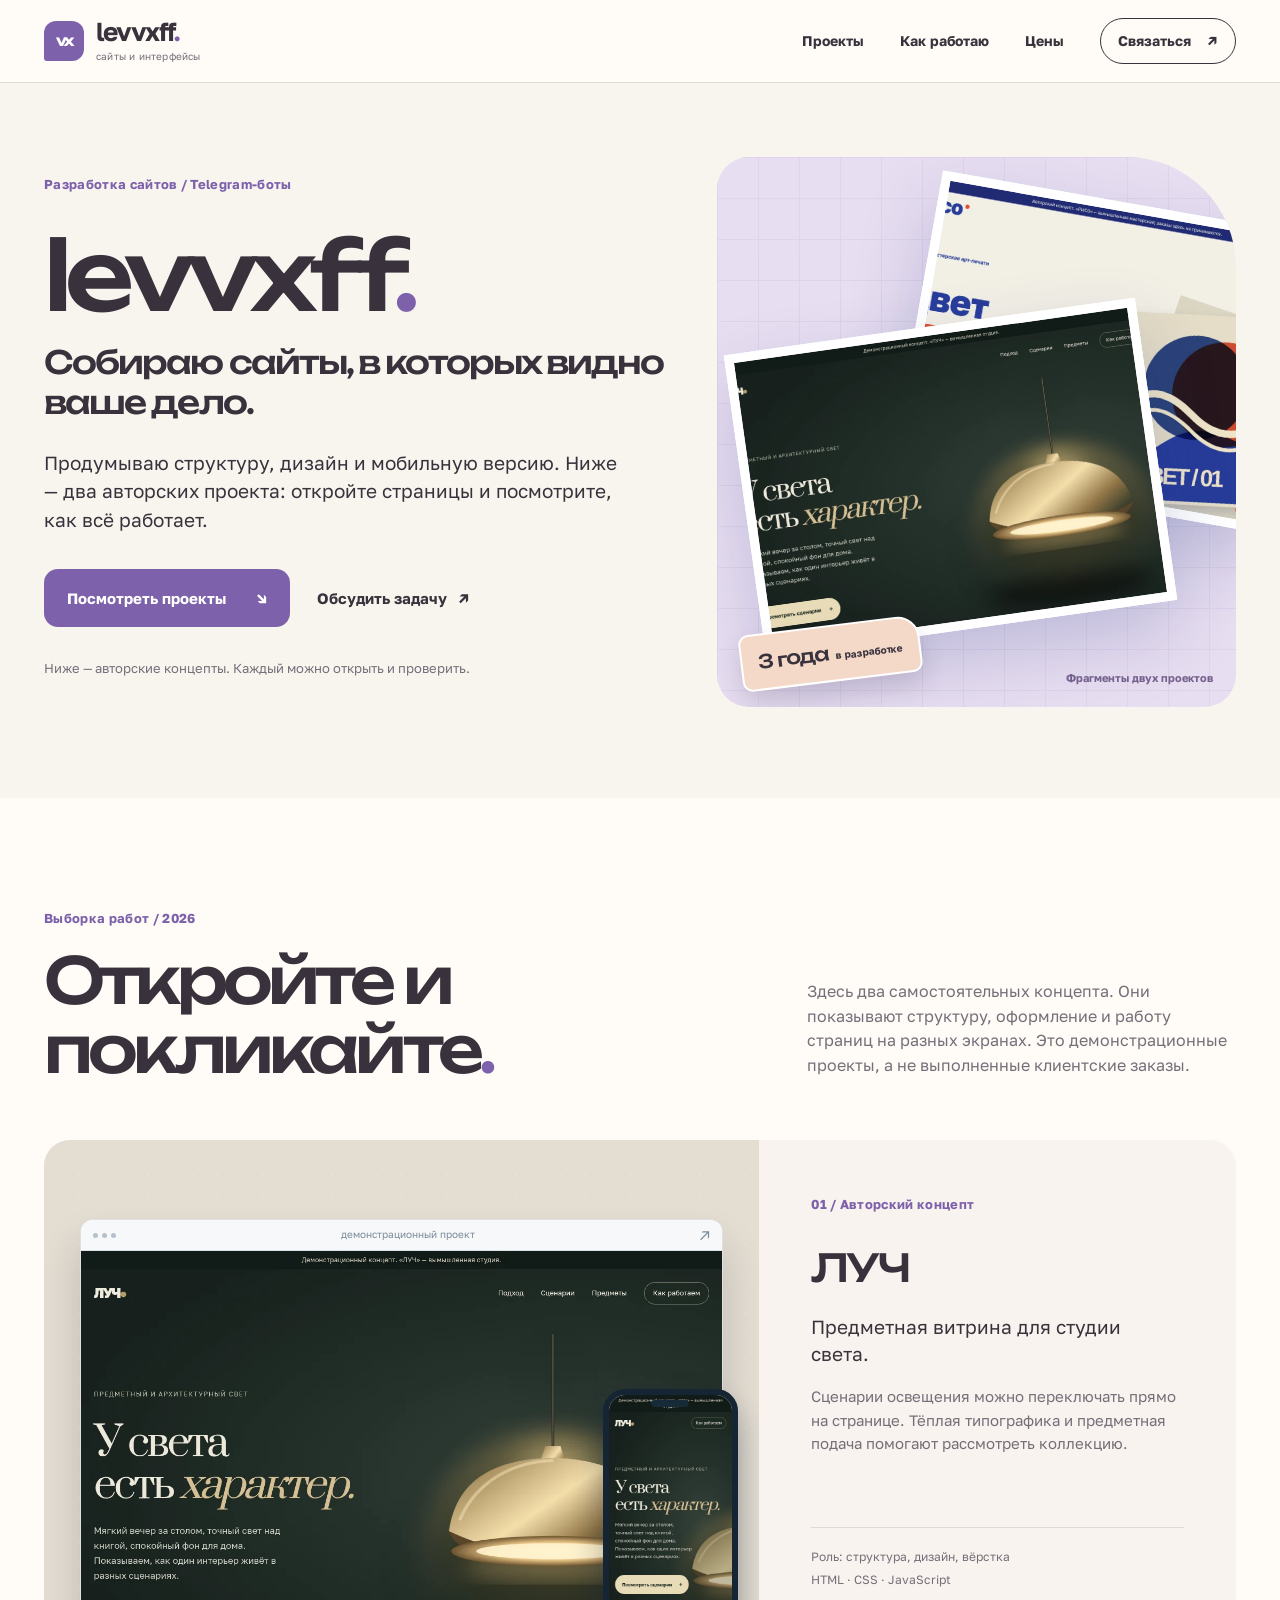
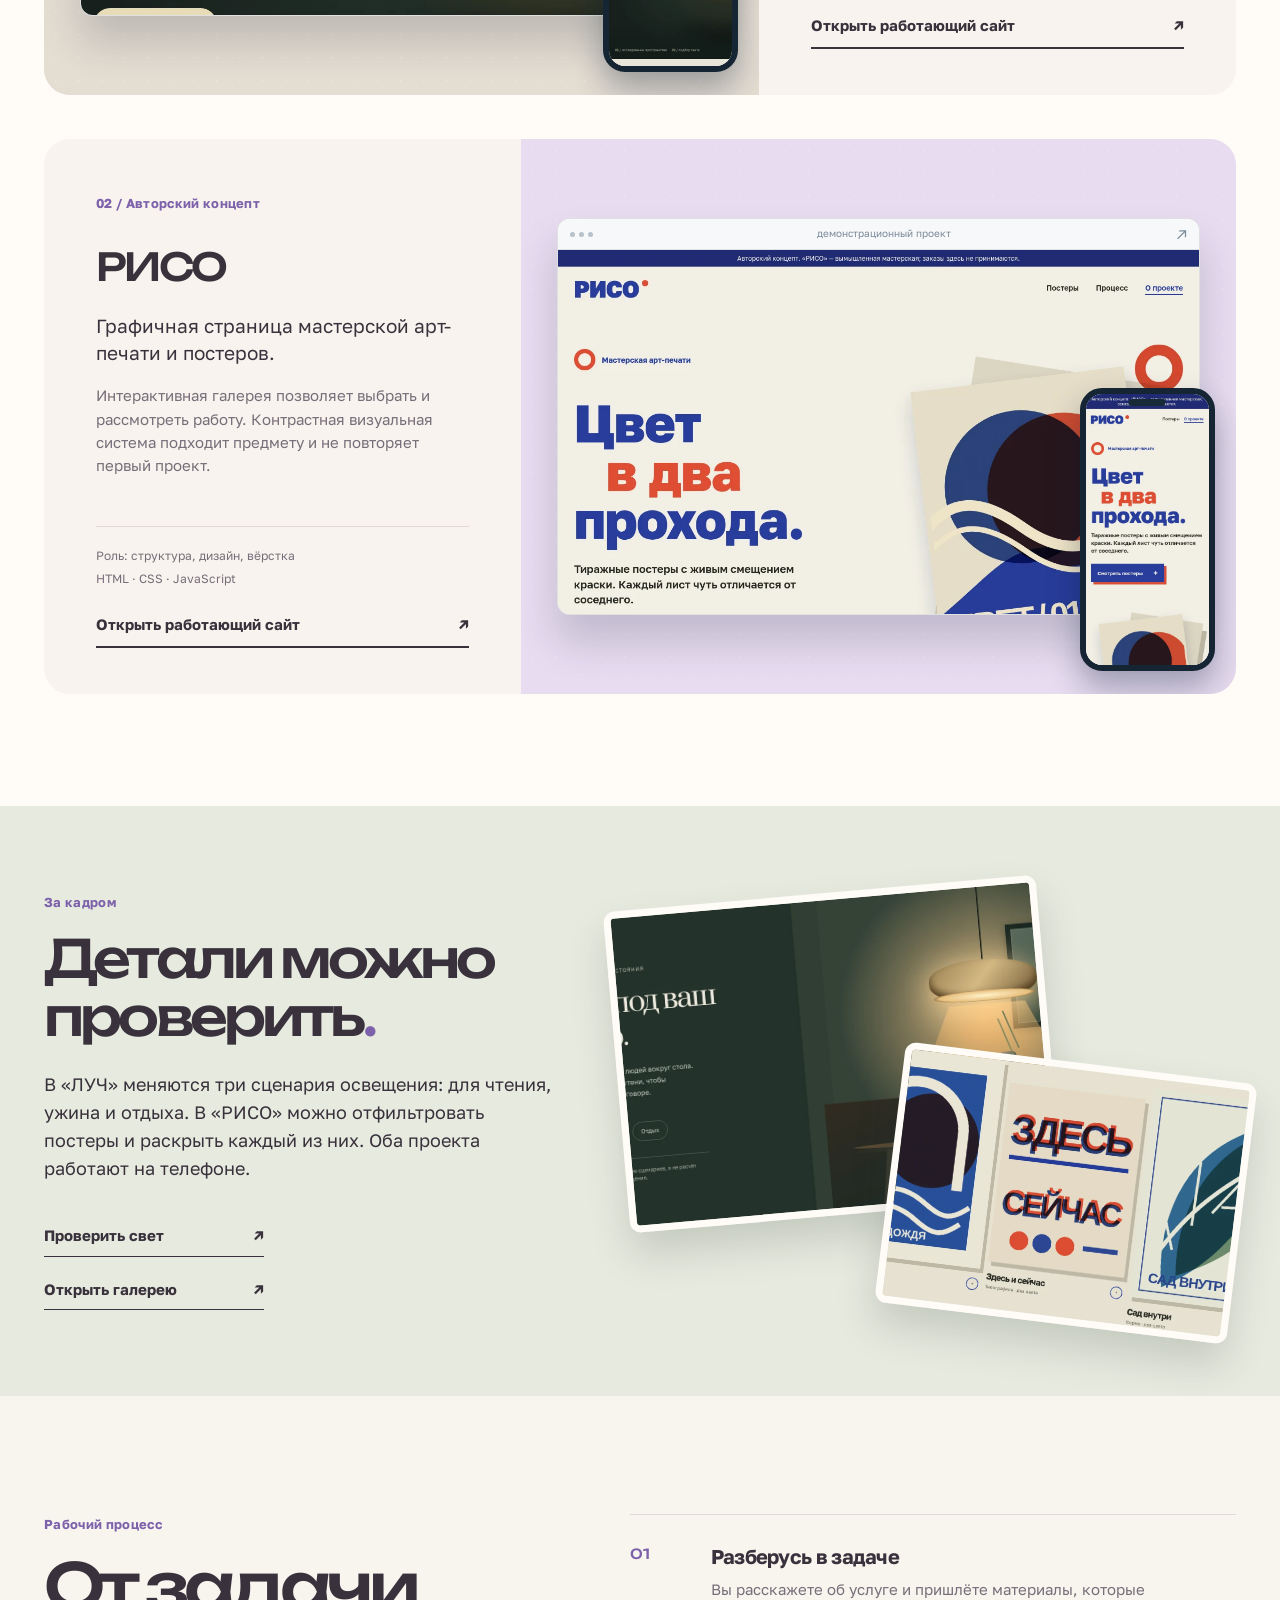
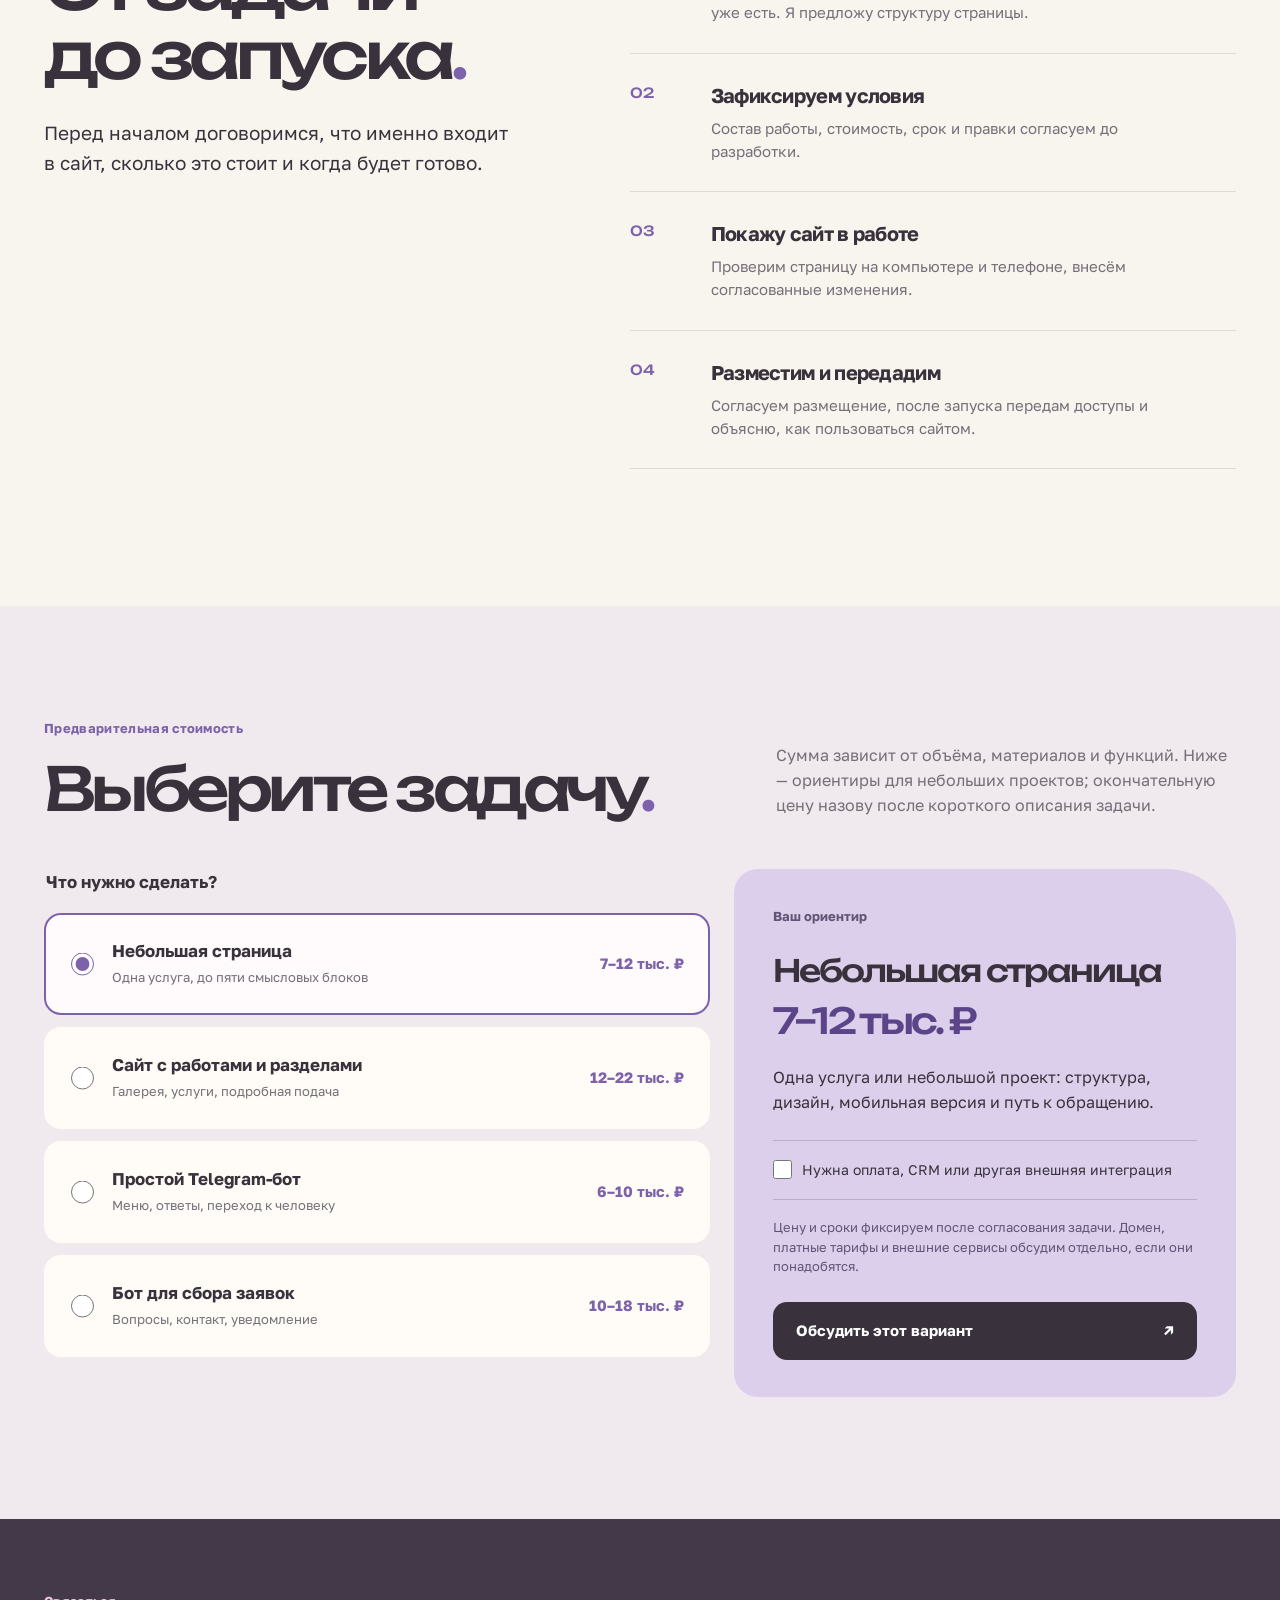
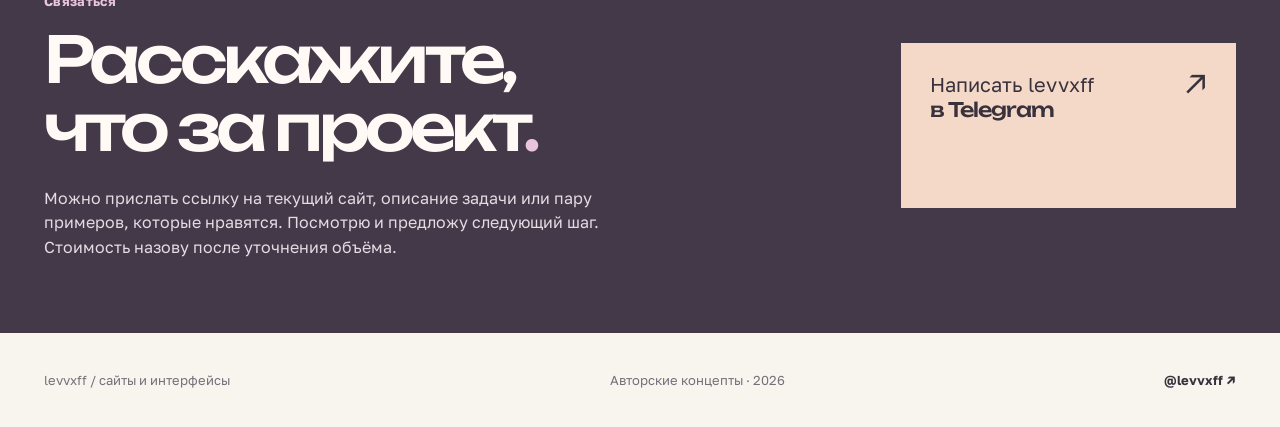
==== index.html @ 9b50fb4b "Publish levvxff portfolio" ====
<!doctype html>
<html lang="ru">
<head>
  <meta charset="utf-8">
  <meta name="viewport" content="width=device-width, initial-scale=1">
  <meta name="theme-color" content="#f8f5ef">
  <meta name="referrer" content="no-referrer">
  <meta http-equiv="Content-Security-Policy" content="default-src 'self'; img-src 'self' data:; style-src 'self'; font-src 'self'; script-src 'self'; object-src 'none'; base-uri 'none'; form-action 'none'">
  <meta name="description" content="levvxff: разработка сайтов и небольших Telegram-ботов. Два авторских концепта, живые страницы и ориентиры по цене.">
  <link rel="canonical" href="https://ccczxccc.github.io/portfolio/">
  <meta property="og:type" content="website">
  <meta property="og:title" content="levvxff — сайты и интерфейсы">
  <meta property="og:description" content="Авторские концепты сайтов, которые можно открыть и проверить. Структура, дизайн, адаптивная версия.">
  <meta property="og:url" content="https://ccczxccc.github.io/portfolio/">
  <meta property="og:image" content="https://ccczxccc.github.io/portfolio/assets/preview.png">
  <link rel="icon" href="assets/favicon.svg" type="image/svg+xml">
  <link rel="stylesheet" href="styles.css">
  <title>levvxff — сайты и интерфейсы</title>
</head>
<body>
  <a class="skip-link" href="#main">Перейти к содержимому</a>
  <header class="site-header">
    <div class="header-inner shell">
      <a class="wordmark" href="#top" aria-label="levvxff, на главную"><span class="wordmark-icon" aria-hidden="true">vx</span><span>levvxff<span class="wordmark-dot">.</span><small>сайты и интерфейсы</small></span></a>
      <nav aria-label="Основная навигация">
        <a href="#works">Проекты</a>
        <a href="#approach">Как работаю</a>
        <a href="#prices">Цены</a>
        <a class="nav-contact" href="https://t.me/levvxff" target="_blank" rel="noopener noreferrer">Связаться <span aria-hidden="true">↗</span></a>
      </nav>
    </div>
  </header>

  <main id="main" tabindex="-1">
    <section class="hero shell" id="top" aria-labelledby="hero-title">
      <div class="hero-copy">
        <p class="hero-intro">Разработка сайтов / Telegram-боты</p>
        <h1 id="hero-title">levvxff<span class="period">.</span></h1>
        <p class="hero-claim">Собираю сайты, в которых видно ваше дело.</p>
        <p class="hero-subtitle">Продумываю структуру, дизайн и мобильную версию. Ниже — два авторских проекта: откройте страницы и посмотрите, как всё работает.</p>
        <div class="hero-actions"><a class="button button-primary" href="#works">Посмотреть проекты <span aria-hidden="true">↘</span></a><a class="text-link" href="https://t.me/levvxff" target="_blank" rel="noopener noreferrer">Обсудить задачу <span aria-hidden="true">↗</span></a></div>
        <p class="hero-note">Ниже — авторские концепты. Каждый можно открыть и проверить.</p>
      </div>
      <div class="hero-art" aria-hidden="true">
        <div class="art-grid"></div>
        <div class="art-frame frame-back"><img src="assets/project-two-desktop.webp" width="1200" height="780" alt=""></div>
        <div class="art-frame frame-front"><img src="assets/project-one-desktop.webp" width="1200" height="780" alt=""></div>
        <span class="experience-badge"><strong>3 года</strong><small>в разработке</small></span>
        <span class="art-index">Фрагменты двух проектов</span>
      </div>
    </section>

    <section class="work-section" id="works" aria-labelledby="works-title">
      <div class="shell work-heading"><div><p class="section-index">Выборка работ / 2026</p><h2 id="works-title">Откройте и<br>покликайте<span class="period">.</span></h2></div><p>Здесь два самостоятельных концепта. Они показывают структуру, оформление и работу страниц на разных экранах. Это демонстрационные проекты, а не выполненные клиентские заказы.</p></div>
      <div class="shell project-list">
        <article class="project project-one" aria-labelledby="project-one-title">
          <div class="project-visual visual-one"><div class="browser"><div class="browser-top"><span class="browser-dots" aria-hidden="true"><i></i><i></i><i></i></span><span>демонстрационный проект</span><span class="browser-arrow" aria-hidden="true">↗</span></div><img src="assets/project-one-desktop.webp" width="1200" height="780" alt="Главный экран авторского концепта «ЛУЧ»"></div><div class="phone"><div class="phone-notch" aria-hidden="true"></div><img src="assets/project-one-mobile.webp" width="390" height="844" alt="Мобильная версия концепта «ЛУЧ»"></div></div>
          <div class="project-copy"><span class="project-number">01 / Авторский концепт</span><h3 id="project-one-title">ЛУЧ</h3><p class="project-lead">Предметная витрина для студии света.</p><p class="project-detail">Сценарии освещения можно переключать прямо на странице. Тёплая типографика и предметная подача помогают рассмотреть коллекцию.</p><div class="project-meta"><span>Роль: структура, дизайн, вёрстка</span><span>HTML · CSS · JavaScript</span></div><a class="project-link" href="projects/studio-light/" target="_blank" rel="noopener noreferrer">Открыть работающий сайт <span aria-hidden="true">↗</span></a></div>
        </article>
        <article class="project project-two" aria-labelledby="project-two-title">
          <div class="project-visual visual-two"><div class="browser"><div class="browser-top"><span class="browser-dots" aria-hidden="true"><i></i><i></i><i></i></span><span>демонстрационный проект</span><span class="browser-arrow" aria-hidden="true">↗</span></div><img src="assets/project-two-desktop.webp" width="1200" height="780" alt="Главный экран авторского концепта «РИСО»"></div><div class="phone"><div class="phone-notch" aria-hidden="true"></div><img src="assets/project-two-mobile.webp" width="390" height="844" alt="Мобильная версия концепта «РИСО»"></div></div>
          <div class="project-copy"><span class="project-number">02 / Авторский концепт</span><h3 id="project-two-title">РИСО</h3><p class="project-lead">Графичная страница мастерской арт-печати и постеров.</p><p class="project-detail">Интерактивная галерея позволяет выбрать и рассмотреть работу. Контрастная визуальная система подходит предмету и не повторяет первый проект.</p><div class="project-meta"><span>Роль: структура, дизайн, вёрстка</span><span>HTML · CSS · JavaScript</span></div><a class="project-link" href="projects/poster-studio/" target="_blank" rel="noopener noreferrer">Открыть работающий сайт <span aria-hidden="true">↗</span></a></div>
        </article>
      </div>
    </section>

    <section class="detail-section" aria-labelledby="detail-title"><div class="shell detail-inner"><div class="detail-copy"><p class="section-index">За кадром</p><h2 id="detail-title">Детали можно проверить<span class="period">.</span></h2><p>В «ЛУЧ» меняются три сценария освещения: для чтения, ужина и отдыха. В «РИСО» можно отфильтровать постеры и раскрыть каждый из них. Оба проекта работают на телефоне.</p><div class="detail-links"><a href="projects/studio-light/#scenes" target="_blank" rel="noopener noreferrer">Проверить свет <span aria-hidden="true">↗</span></a><a href="projects/poster-studio/#works" target="_blank" rel="noopener noreferrer">Открыть галерею <span aria-hidden="true">↗</span></a></div></div><div class="detail-previews"><img class="detail-img detail-luch" src="assets/luch-detail.webp" width="680" height="600" alt="Сценарий освещения в концепте «ЛУЧ»"><img class="detail-img detail-riso" src="assets/riso-detail.webp" width="680" height="600" alt="Галерея постеров в концепте «РИСО»"></div></div></section>

    <section class="approach shell" id="approach" aria-labelledby="approach-title"><div class="approach-heading"><p class="section-index">Рабочий процесс</p><h2 id="approach-title">От задачи<br>до запуска<span class="period">.</span></h2><p>Перед началом договоримся, что именно входит в сайт, сколько это стоит и когда будет готово.</p></div><ol class="steps"><li><span>01</span><div><h3>Разберусь в задаче</h3><p>Вы расскажете об услуге и пришлёте материалы, которые уже есть. Я предложу структуру страницы.</p></div></li><li><span>02</span><div><h3>Зафиксируем условия</h3><p>Состав работы, стоимость, срок и правки согласуем до разработки.</p></div></li><li><span>03</span><div><h3>Покажу сайт в работе</h3><p>Проверим страницу на компьютере и телефоне, внесём согласованные изменения.</p></div></li><li><span>04</span><div><h3>Разместим и передадим</h3><p>Согласуем размещение, после запуска передам доступы и объясню, как пользоваться сайтом.</p></div></li></ol></section>

    <section class="pricing-section" id="prices" aria-labelledby="prices-title"><div class="shell"><div class="pricing-heading"><div><p class="section-index">Предварительная стоимость</p><h2 id="prices-title">Выберите задачу<span class="period">.</span></h2></div><p>Сумма зависит от объёма, материалов и функций. Ниже — ориентиры для небольших проектов; окончательную цену назову после короткого описания задачи.</p></div><div class="pricing-layout"><fieldset class="price-options"><legend>Что нужно сделать?</legend><label class="price-option"><input type="radio" name="price-service" value="onepage" checked data-min="7000" data-max="12000" data-title="Небольшая страница" data-detail="Одна услуга или небольшой проект: структура, дизайн, мобильная версия и путь к обращению."><span class="price-option-main"><strong>Небольшая страница</strong><small>Одна услуга, до пяти смысловых блоков</small></span><span class="price-range">7–12 тыс. ₽</span></label><label class="price-option"><input type="radio" name="price-service" value="site" data-min="12000" data-max="22000" data-title="Сайт с работами и разделами" data-detail="Несколько разделов, галерея или каталог без сложной серверной части. Объём страниц уточним отдельно."><span class="price-option-main"><strong>Сайт с работами и разделами</strong><small>Галерея, услуги, подробная подача</small></span><span class="price-range">12–22 тыс. ₽</span></label><label class="price-option"><input type="radio" name="price-service" value="simple-bot" data-min="6000" data-max="10000" data-title="Простой Telegram-бот" data-detail="Меню, ответы на частые вопросы и переход к человеку. Без внешних систем и платежей."><span class="price-option-main"><strong>Простой Telegram-бот</strong><small>Меню, ответы, переход к человеку</small></span><span class="price-range">6–10 тыс. ₽</span></label><label class="price-option"><input type="radio" name="price-service" value="request-bot" data-min="10000" data-max="18000" data-title="Бот для сбора заявок" data-detail="Сценарий вопросов, сбор данных и уведомление о заявке. Способ хранения и передачи данных согласуем до работы."><span class="price-option-main"><strong>Бот для сбора заявок</strong><small>Вопросы, контакт, уведомление</small></span><span class="price-range">10–18 тыс. ₽</span></label></fieldset><aside class="price-result" aria-label="Предварительная оценка"><p class="result-kicker">Ваш ориентир</p><h3 id="estimate-title">Небольшая страница</h3><strong id="estimate-amount" aria-live="polite">7–12 тыс. ₽</strong><p id="estimate-detail">Одна услуга или небольшой проект: структура, дизайн, мобильная версия и путь к обращению.</p><label class="custom-option"><input id="complex-integration" type="checkbox"><span>Нужна оплата, CRM или другая внешняя интеграция</span></label><p class="estimate-note" id="estimate-note">Цену и сроки фиксируем после согласования задачи. Домен, платные тарифы и внешние сервисы обсудим отдельно, если они понадобятся.</p><a href="https://t.me/levvxff" target="_blank" rel="noopener noreferrer" class="button button-price">Обсудить этот вариант <span aria-hidden="true">↗</span></a></aside></div></div></section>

    <section class="contact-section" id="contact" aria-labelledby="contact-title"><div class="shell contact-inner"><div><p class="section-index">Связаться</p><h2 id="contact-title">Расскажите,<br>что за проект<span class="period">.</span></h2><p>Можно прислать ссылку на текущий сайт, описание задачи или пару примеров, которые нравятся. Посмотрю и предложу следующий шаг. Стоимость назову после уточнения объёма.</p></div><a class="contact-button" href="https://t.me/levvxff" target="_blank" rel="noopener noreferrer"><span>Написать levvxff<br><strong>в Telegram</strong></span><span aria-hidden="true">↗</span></a></div></section>
  </main>
  <footer class="site-footer shell"><span>levvxff / сайты и интерфейсы</span><span>Авторские концепты · 2026</span><a href="https://t.me/levvxff" target="_blank" rel="noopener noreferrer">@levvxff <span aria-hidden="true">↗</span></a></footer>
  <script src="pricing.js" defer></script>
</body>
</html>
---- styles.css ----
@font-face{font-family:Golos;src:url('assets/golos-regular.ttf') format('truetype');font-style:normal;font-weight:400;font-display:swap}
@font-face{font-family:Golos;src:url('assets/golos-bold.ttf') format('truetype');font-style:normal;font-weight:700;font-display:swap}
@font-face{font-family:Unbounded;src:url('assets/unbounded-medium.ttf') format('truetype');font-style:normal;font-weight:500;font-display:swap}
:root{--paper:#f8f5ef;--white:#fffcf7;--ink:#39323c;--muted:#766e79;--blue:#7d62ab;--line:#e0d9d8;--bluewash:#e9dff1;--lime:#f4d9c8;--display:Unbounded,Golos,Arial,sans-serif;--body:Golos,Arial,sans-serif}
*,*::before,*::after{box-sizing:border-box}
html{scroll-behavior:smooth;scroll-padding-top:90px}
body{margin:0;background:var(--paper);color:var(--ink);font-family:var(--body);font-size:17px;line-height:1.55;-webkit-font-smoothing:antialiased}
img{max-width:100%;display:block}
a{color:inherit;text-decoration:none}
button,a{-webkit-tap-highlight-color:transparent}
:focus-visible{outline:3px solid var(--blue);outline-offset:4px}
.skip-link{position:absolute;z-index:20;left:1rem;top:-4rem;padding:.65rem 1rem;background:var(--blue);color:#fff}
.skip-link:focus{top:1rem}
.shell{width:min(100% - 88px,1376px);margin-inline:auto}
.site-header{position:relative;z-index:10;border-bottom:1px solid var(--line);background:var(--white)}
.header-inner{min-height:82px;display:flex;align-items:center;justify-content:space-between;gap:2rem}
.wordmark{display:flex;align-items:center;gap:12px;font-size:26px;font-weight:700;line-height:.86;letter-spacing:-.065em}
.wordmark-icon{width:40px;height:40px;display:grid;place-items:center;border-radius:12px 12px 12px 3px;background:var(--blue);color:#fff;font-family:var(--display);font-size:14px;letter-spacing:-.12em}
.wordmark-dot,.period{color:var(--blue)}
.wordmark small{display:block;margin-top:8px;color:var(--muted);font-size:10px;font-weight:400;letter-spacing:.02em;line-height:1}
nav{display:flex;align-items:center;gap:36px;font-size:14px;font-weight:700}
nav a{padding:10px 0}
nav a:hover,.text-link:hover,.project-link:hover,.site-footer a:hover{color:var(--blue)}
nav .nav-contact{display:flex;align-items:center;gap:16px;padding:11px 17px;border:1px solid var(--ink);border-radius:100px}
nav .nav-contact:hover{border-color:var(--blue)}
.hero{min-height:690px;display:grid;grid-template-columns:1.1fr .9fr;align-items:center;gap:3vw;padding-top:74px;padding-bottom:91px}
.hero-copy{position:relative;z-index:2;padding-bottom:12px}
.hero-intro,.section-index,.project-number{margin:0;color:var(--blue);font-size:13px;font-weight:700;letter-spacing:.025em}
h1,h2,h3,p{margin-top:0}
h1,h2{font-family:var(--display);font-weight:500;letter-spacing:-.075em;line-height:1.07}
h1{max-width:850px;margin:30px 0 17px;font-size:clamp(65px,7.5vw,112px)}
.hero-claim{max-width:650px;margin:0 0 26px;font-family:var(--display);font-size:clamp(26px,2.5vw,36px);font-weight:500;letter-spacing:-.06em;line-height:1.24}
.hero-subtitle{max-width:580px;margin-bottom:35px;font-size:19px;line-height:1.5}
.hero-actions{display:flex;align-items:center;gap:27px;flex-wrap:wrap}
.button{min-height:58px;display:inline-flex;align-items:center;justify-content:space-between;gap:30px;padding:15px 23px;border-radius:14px;font-size:15px;font-weight:700;transition:transform .2s ease,background .2s ease}
.button:hover{transform:translateY(-2px)}
.button-primary{background:var(--blue);color:#fff}
.button-primary:hover{background:#694e98}
.text-link{font-size:15px;font-weight:700}
.text-link span{margin-left:7px}
.hero-note{margin:31px 0 0;color:var(--muted);font-size:13px}
.hero-art{position:relative;isolation:isolate;width:100%;height:550px;overflow:hidden;border-radius:32px 110px 32px 32px;background:#e8def1}
.art-grid{position:absolute;inset:0;background-image:linear-gradient(#d6c9e3 1px,transparent 1px),linear-gradient(90deg,#d6c9e3 1px,transparent 1px);background-size:41px 41px;opacity:.5}
.art-frame{position:absolute;overflow:hidden;border:9px solid #fff;background:#fff;box-shadow:0 30px 70px rgba(24,48,126,.2)}
.art-frame img{width:100%;height:100%;object-fit:cover;object-position:center top}
.frame-back{top:44px;right:-11%;width:73%;height:302px;transform:rotate(10deg)}
.frame-front{top:168px;left:5%;width:80%;height:305px;transform:rotate(-8deg)}
.browser-dots i{width:6px;height:6px;display:block;border-radius:50%;background:#9fabc6}
.experience-badge{position:absolute;z-index:3;left:23px;bottom:25px;display:flex;align-items:baseline;gap:7px;padding:12px 16px;border:2px solid #fff;border-radius:10px 22px 10px 10px;background:#f4d9c8;color:var(--ink);box-shadow:0 12px 23px #40304926;transform:rotate(-7deg)}
.experience-badge strong{font-family:var(--display);font-size:19px;font-weight:500;letter-spacing:-.06em}
.experience-badge small{font-size:10px;font-weight:700}
.art-index{position:absolute;right:23px;bottom:21px;color:#74618e;font-size:11px;font-weight:700}
.work-section{padding:110px 0 112px;background:var(--white)}
.work-heading{display:flex;align-items:end;justify-content:space-between;gap:4rem;margin-bottom:57px}
.work-heading h2,.approach h2,.contact-section h2{margin:18px 0 0;font-size:clamp(44px,5vw,75px)}
.work-heading>p{max-width:425px;margin:0 4px 5px 0;color:var(--muted);font-size:16px}
.project-list{display:grid;gap:44px}
.project{min-height:555px;display:grid;grid-template-columns:minmax(0,1.2fr) minmax(330px,.8fr);overflow:hidden;border-radius:26px;background:#f8f3ee}
.project-two{grid-template-columns:minmax(330px,.8fr) minmax(0,1.2fr)}
.project-two .project-visual{order:2}
.project-visual{position:relative;min-height:555px;overflow:hidden;display:flex;align-items:center;justify-content:center;padding:54px 36px}
.visual-one{background:#e4ddd2}
.visual-two{background:#e7dcf0}
.project-visual::before{content:'';position:absolute;inset:0;background-image:radial-gradient(circle at 50% 50%,rgba(255,255,255,.35) 1px,transparent 1px);background-size:23px 23px;opacity:.5}
.browser{position:relative;z-index:1;width:min(100%,680px);height:397px;overflow:hidden;background:#fff;border:1px solid rgba(0,0,0,.12);border-radius:13px;box-shadow:0 26px 40px rgba(25,36,55,.19)}
.browser-top{height:31px;display:flex;align-items:center;justify-content:space-between;gap:10px;padding:0 12px;background:#f6f8f9;border-bottom:1px solid #dde2e7;color:#7b8a99;font-size:10px}
.browser-dots{display:flex;gap:4px}
.browser-dots i{width:5px;height:5px;background:#b7c1cc}
.browser-arrow{font-size:15px;line-height:1}
.browser img{width:100%;height:calc(100% - 31px);object-fit:cover;object-position:top center}
.phone{position:absolute;z-index:2;right:3%;bottom:23px;width:135px;height:283px;overflow:hidden;border:6px solid #152534;border-radius:22px;background:#fff;box-shadow:0 17px 32px rgba(13,28,52,.33)}
.phone-notch{position:absolute;z-index:2;top:5px;left:50%;width:37px;height:7px;transform:translateX(-50%);background:#172a38;border-radius:99px}
.phone img{width:100%;height:100%;object-fit:cover;object-position:top center}
.project-copy{display:flex;flex-direction:column;align-items:start;padding:54px 52px 46px}
.project-copy h3{margin:32px 0 23px;font-family:var(--display);font-size:clamp(32px,3vw,48px);font-weight:500;letter-spacing:-.07em;line-height:1.14}
.project-lead{max-width:390px;margin-bottom:18px;font-size:19px;line-height:1.43}
.project-detail{max-width:420px;margin-bottom:30px;color:var(--muted);font-size:15px;line-height:1.55}
.project-meta{display:flex;flex-direction:column;gap:5px;width:100%;margin-top:auto;padding-top:20px;border-top:1px solid var(--line);color:var(--muted);font-size:12px}
.project-link{display:flex;align-items:center;justify-content:space-between;gap:20px;width:100%;margin-top:24px;padding-bottom:10px;border-bottom:2px solid var(--ink);font-size:15px;font-weight:700}
.detail-section{overflow:hidden;background:#e7eadf}
.detail-inner{display:grid;grid-template-columns:.9fr 1.1fr;align-items:center;gap:5vw;min-height:590px;padding-top:70px;padding-bottom:70px}
.detail-copy h2{max-width:560px;margin:18px 0 25px;font-family:var(--display);font-size:clamp(40px,4.1vw,64px);font-weight:500;letter-spacing:-.073em;line-height:1.1}
.detail-copy>p:not(.section-index){max-width:530px;margin-bottom:34px;font-size:18px}
.detail-links{display:flex;align-items:start;flex-direction:column;gap:13px}
.detail-links a{display:flex;justify-content:space-between;gap:18px;min-width:220px;padding:8px 0;border-bottom:1px solid var(--ink);font-size:15px;font-weight:700}
.detail-links a:hover{color:var(--blue);border-color:var(--blue)}
.detail-previews{position:relative;min-height:445px}
.detail-img{position:absolute;display:block;aspect-ratio:1.35;max-width:none;height:auto;object-fit:cover;object-position:center;border:7px solid var(--white);border-radius:11px;box-shadow:0 22px 39px #343c352e}
.detail-luch{top:14px;left:0;width:70%;transform:rotate(-5deg)}
.detail-riso{right:-1%;bottom:0;width:57%;transform:rotate(7deg)}
.approach{display:grid;grid-template-columns:.9fr 1.1fr;gap:7vw;padding-top:118px;padding-bottom:137px}
.approach-heading>p:last-child{max-width:470px;margin:29px 0 0;font-size:19px}
.steps{list-style:none;margin:0;padding:0;border-top:1px solid var(--line)}
.steps li{display:grid;grid-template-columns:61px 1fr;gap:20px;padding:26px 0 28px;border-bottom:1px solid var(--line)}
.steps li>span{padding-top:2px;color:var(--blue);font-family:var(--display);font-size:14px}
.steps h3{margin:0 0 6px;font-size:20px;letter-spacing:-.035em}
.steps p{max-width:460px;margin:0;color:var(--muted);font-size:15px}
.pricing-section{padding:112px 0 122px;background:#f0e9ed}
.pricing-heading{display:flex;align-items:end;justify-content:space-between;gap:50px;margin-bottom:47px}
.pricing-heading h2{margin:18px 0 0;font-family:var(--display);font-size:clamp(42px,4.7vw,72px);font-weight:500;letter-spacing:-.075em;line-height:1.1}
.pricing-heading>p{max-width:460px;margin:0 0 5px;color:var(--muted);font-size:16px}
.pricing-layout{display:grid;grid-template-columns:1.14fr .86fr;gap:24px;align-items:start}
.price-options{display:grid;gap:12px;margin:0;padding:0;border:0}
.price-options legend{margin-bottom:17px;font-size:17px;font-weight:700}
.price-option{position:relative;display:flex;align-items:center;justify-content:space-between;gap:20px;min-height:102px;padding:21px 24px 21px 66px;border:2px solid transparent;border-radius:17px;background:var(--white);cursor:pointer;transition:border-color .18s ease,transform .18s ease}
.price-option:hover{transform:translateX(3px)}
.price-option:has(input:checked){border-color:var(--blue);background:#fffafc}
.price-option:has(input:focus-visible){outline:3px solid var(--blue);outline-offset:4px}
.price-option input{position:absolute;left:25px;top:50%;width:23px;height:23px;margin:0;transform:translateY(-50%);accent-color:var(--blue)}
.price-option-main{display:flex;flex-direction:column;gap:5px}
.price-option-main strong{font-size:17px;line-height:1.28}
.price-option-main small{color:var(--muted);font-size:13px}
.price-range{flex:none;color:var(--blue);font-size:15px;font-weight:700;white-space:nowrap}
.price-result{position:sticky;top:24px;min-height:444px;display:flex;flex-direction:column;padding:37px 39px;border-radius:24px 70px 24px 24px;background:#dbcfeb}
.result-kicker{margin:0 0 26px;color:#625477;font-size:13px;font-weight:700}
.price-result h3{margin:0 0 12px;font-family:var(--display);font-size:clamp(27px,2.4vw,37px);font-weight:500;letter-spacing:-.065em;line-height:1.2}
#estimate-amount{display:block;margin-bottom:24px;color:#5c4488;font-family:var(--display);font-size:clamp(29px,2.8vw,42px);font-weight:500;letter-spacing:-.075em;line-height:1.1}
#estimate-detail{max-width:440px;margin:0 0 26px;font-size:16px}
.custom-option{display:flex;align-items:start;gap:10px;padding:19px 0;border-top:1px solid #b9adca;border-bottom:1px solid #b9adca;font-size:14px;line-height:1.4;cursor:pointer}
.custom-option input{flex:none;width:19px;height:19px;margin:0;accent-color:var(--blue)}
.estimate-note{margin:18px 0 25px;color:#625477;font-size:13px;line-height:1.5}
.button-price{width:100%;margin-top:auto;background:var(--ink);color:#fff}
.button-price:hover{background:#584a60}
.contact-section{background:#433948;color:#fffaf5}
.contact-inner{min-height:380px;display:flex;align-items:center;justify-content:space-between;gap:50px;padding-top:72px;padding-bottom:73px}
.contact-section .section-index{color:#e9c5db}
.contact-section h2{margin:14px 0 24px}
.contact-section .period{color:#e9c5db}
.contact-section p:not(.section-index){max-width:600px;margin:0;color:#e4dce4;font-size:16px}
.contact-button{flex:0 0 335px;min-height:165px;display:flex;align-items:start;justify-content:space-between;padding:29px;background:var(--lime);color:var(--ink);font-size:20px;line-height:1.27;transition:transform .2s ease}
.contact-button:hover{transform:translateY(-4px)}
.contact-button strong{font-family:var(--display);font-size:20px;font-weight:500;letter-spacing:-.05em}
.contact-button>span:last-child{font-size:31px;line-height:.8}
.site-footer{min-height:94px;display:flex;align-items:center;justify-content:space-between;gap:20px;color:var(--muted);font-size:13px}
.site-footer a{color:var(--ink);font-weight:700}
@media(max-width:1100px){.shell{width:min(100% - 54px,1376px)}.hero{grid-template-columns:1fr .8fr;min-height:615px}.hero-art{height:465px}.frame-front{top:135px;height:275px}.frame-back{top:47px;height:270px}.project{grid-template-columns:1fr 1fr}.project-two{grid-template-columns:1fr 1fr}.project-visual{min-height:505px;padding:38px 24px}.browser{height:330px}.project-copy{padding:38px 34px}.phone{width:111px;height:235px;right:2%}.approach{gap:5vw}}
@media(max-width:780px){.shell{width:min(100% - 38px,1376px)}.header-inner{min-height:72px}.site-header nav{gap:19px}.site-header nav a:not(.nav-contact){display:none}.hero{grid-template-columns:1fr;gap:42px;padding-top:80px;padding-bottom:78px}.hero-copy{padding:0}.hero-art{height:410px;max-width:620px}.hero h1{max-width:690px;font-size:clamp(64px,12vw,100px)}.work-section{padding-top:76px;padding-bottom:82px}.work-heading{display:block;margin-bottom:38px}.work-heading>p{max-width:650px;margin-top:27px}.project-list{gap:26px}.project,.project-two{grid-template-columns:1fr}.project-two .project-visual{order:0}.project-visual{min-height:435px}.browser{height:320px}.phone{right:7%;bottom:19px}.project-copy{min-height:390px}.project-copy h3{margin-top:22px}.approach{grid-template-columns:1fr;gap:54px;padding-top:84px;padding-bottom:99px}.contact-inner{align-items:start;flex-direction:column;gap:38px}.contact-button{flex-basis:auto;width:min(100%,420px);min-height:145px}.site-footer{flex-wrap:wrap;padding-top:27px;padding-bottom:27px}}
@media(max-width:500px){body{font-size:16px}.header-inner{gap:9px}.wordmark{font-size:20px}.wordmark-icon{width:36px;height:36px;font-size:12px}.wordmark small{font-size:9px}.site-header nav .nav-contact{padding:9px 12px;font-size:12px;gap:7px}.hero{padding-top:61px;gap:36px}.hero h1{margin:21px 0 17px;font-size:clamp(47px,13vw,65px)}.hero-claim{font-size:23px;margin-bottom:20px}.hero-subtitle{margin-bottom:28px;font-size:17px}.hero-actions{gap:16px}.button{width:100%}.hero-note{margin-top:23px}.hero-art{height:345px;border-top-right-radius:61px}.frame-back{top:39px;right:-33px;height:205px}.frame-front{top:102px;left:7%;height:204px;width:80%}.art-index{right:16px;bottom:11px;font-size:10px}.work-heading h2,.approach h2,.contact-section h2{font-size:clamp(38px,11vw,56px)}.work-heading>p{font-size:15px}.project-visual{min-height:320px;padding:22px 19px}.browser{height:225px}.browser-top{height:26px;font-size:8px}.browser img{height:calc(100% - 26px)}.phone{right:2%;bottom:11px;width:87px;height:177px;border-width:4px;border-radius:16px}.phone-notch{top:4px;width:26px;height:5px}.project-copy{min-height:0;padding:32px 25px 35px}.project-copy h3{font-size:35px;margin:19px 0 18px}.project-lead{font-size:17px}.project-detail{font-size:14px}.project-meta{margin-top:8px}.approach-heading>p:last-child{font-size:17px}.steps li{grid-template-columns:45px 1fr;gap:12px}.steps h3{font-size:18px}.steps p{font-size:14px}.contact-inner{padding-top:65px;padding-bottom:65px}.contact-section p:not(.section-index){font-size:15px}.site-footer span:nth-child(2){display:none}}
@media(max-width:900px){.pricing-layout{grid-template-columns:1fr}.price-result{position:static;min-height:0}.pricing-heading{display:block}.pricing-heading>p{margin:23px 0 0;max-width:650px}}
@media(max-width:780px){.detail-inner{grid-template-columns:1fr;gap:35px;padding-top:75px;padding-bottom:65px}.detail-previews{min-height:420px;max-width:630px;width:100%;margin-inline:auto}.detail-copy h2{font-size:clamp(40px,7vw,60px)}}
@media(max-width:780px){.pricing-section{padding-top:81px;padding-bottom:89px}.pricing-heading{margin-bottom:33px}.price-option{min-height:93px}.price-result{padding:32px}}
@media(max-width:500px){.experience-badge{left:13px;bottom:14px;padding:9px 11px}.experience-badge strong{font-size:15px}.experience-badge small{font-size:8px}.art-index{max-width:86px;text-align:right}.detail-copy h2{font-size:40px}.detail-copy>p:not(.section-index){font-size:16px}.detail-previews{min-height:275px}.detail-img{border-width:5px}.detail-luch{width:78%;top:7px}.detail-riso{width:63%;bottom:3px}}
@media(max-width:500px){.pricing-heading h2{font-size:clamp(38px,10.4vw,55px)}.pricing-heading>p{font-size:15px}.price-option{align-items:start;flex-direction:column;justify-content:center;gap:5px;padding:17px 17px 17px 54px}.price-option input{left:17px;top:23px;transform:none}.price-option-main strong{font-size:15px}.price-option-main small{font-size:12px}.price-range{font-size:14px}.price-result{padding:27px;border-top-right-radius:53px}.price-result h3{font-size:28px}#estimate-amount{font-size:32px}.custom-option{font-size:13px}}
@media(prefers-reduced-motion:reduce){html{scroll-behavior:auto}.button,.contact-button{transition:none}}
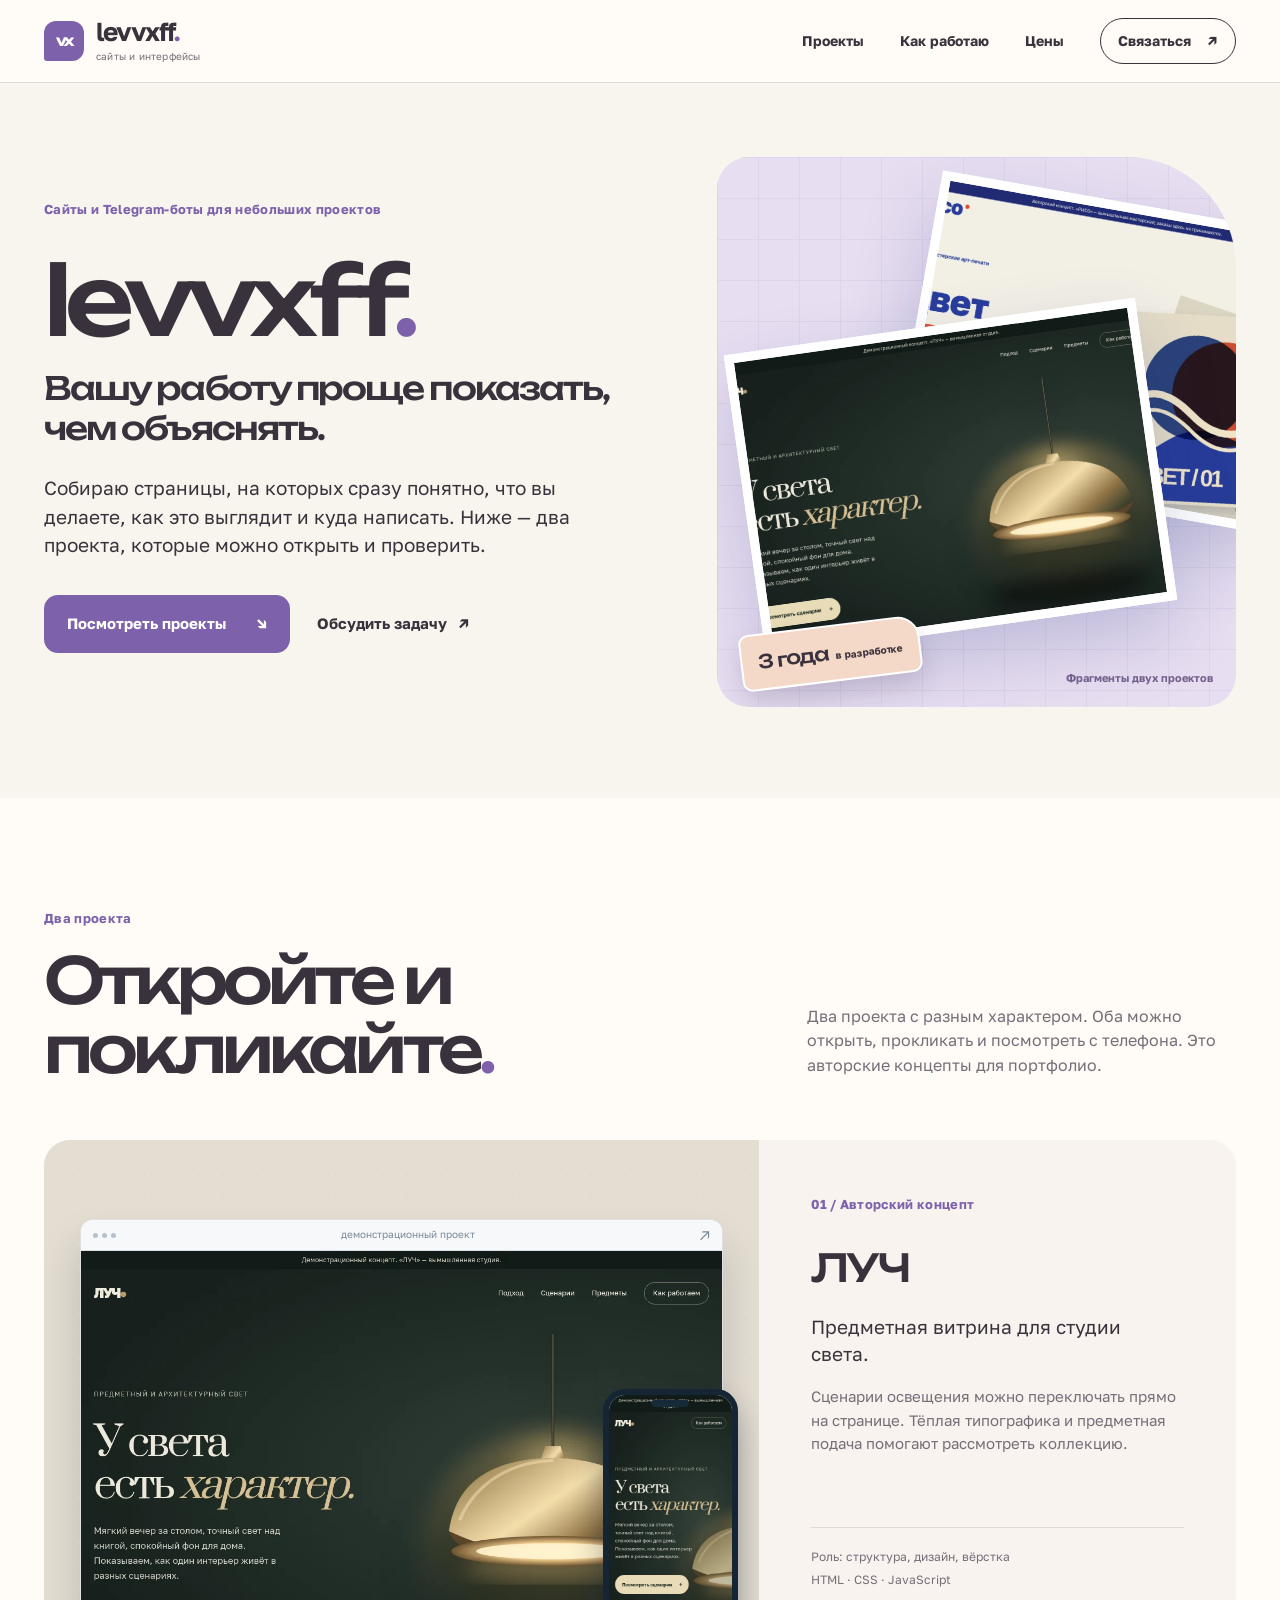
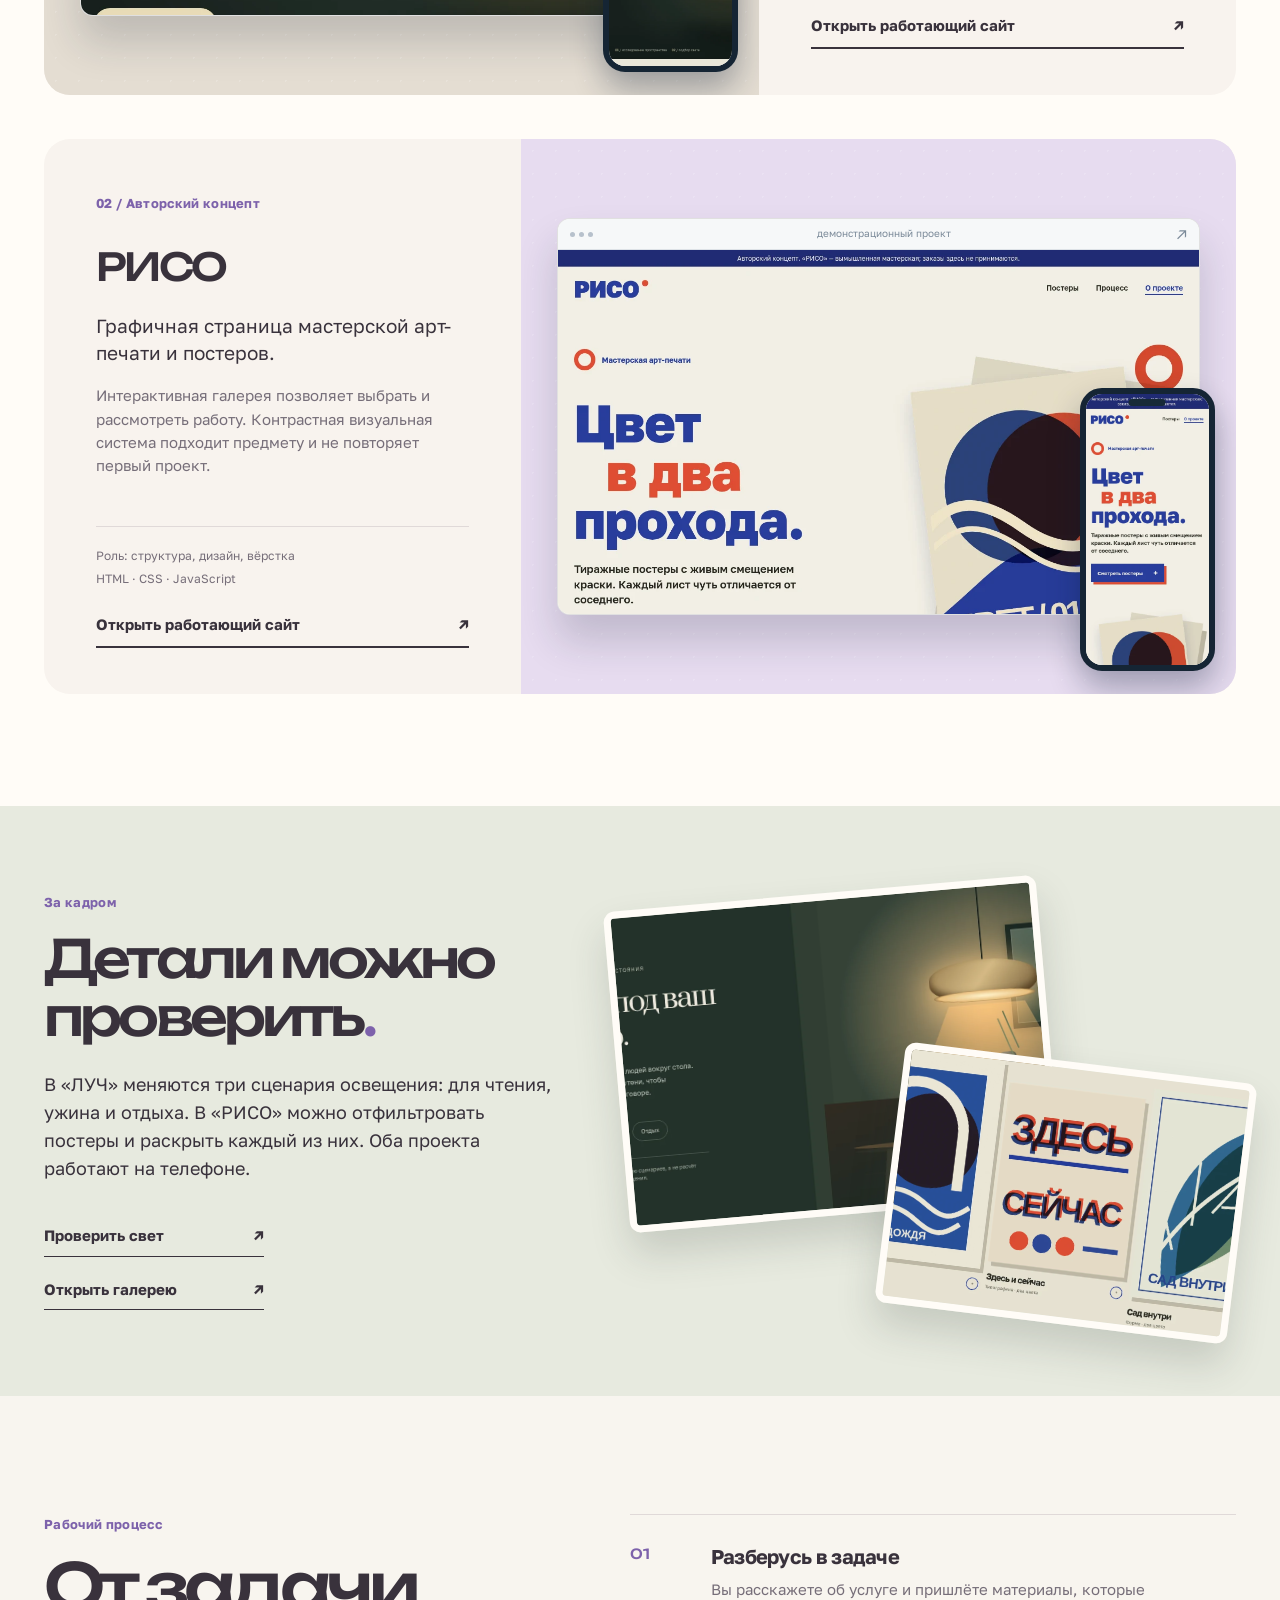
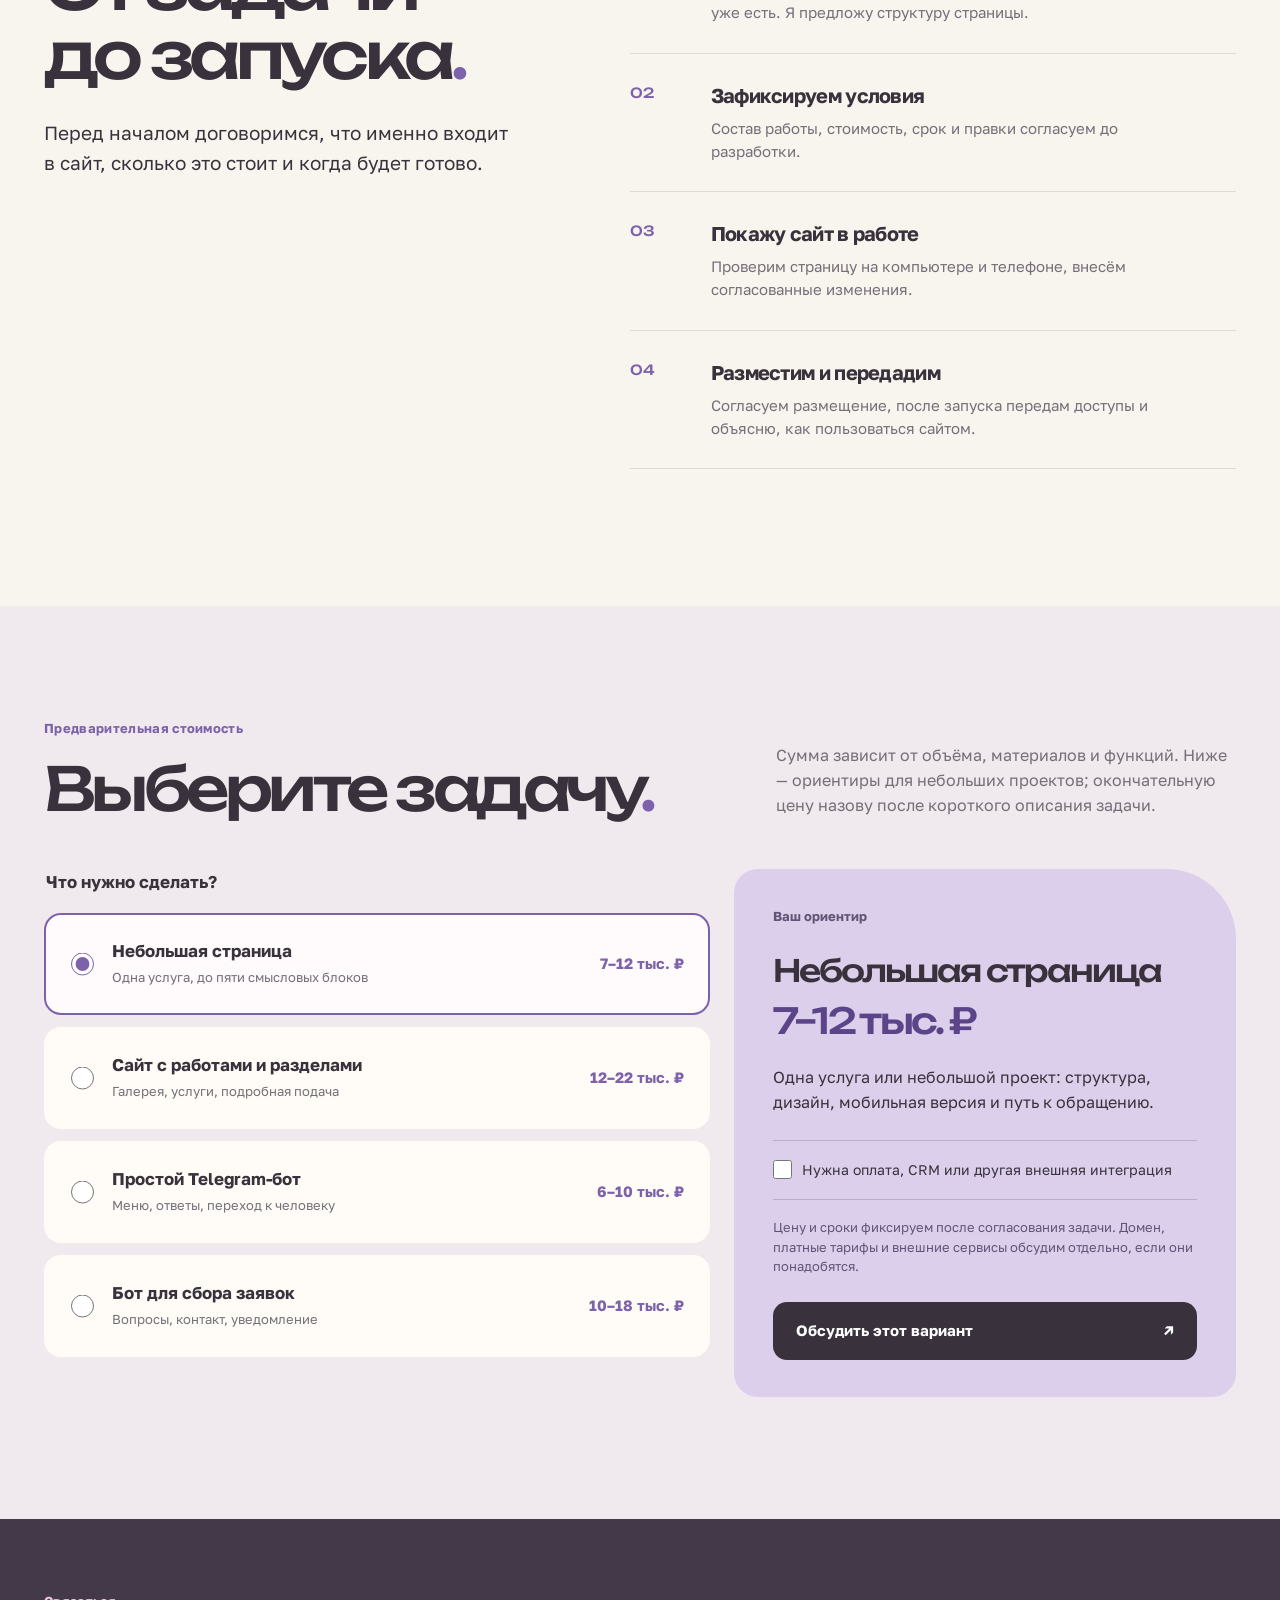
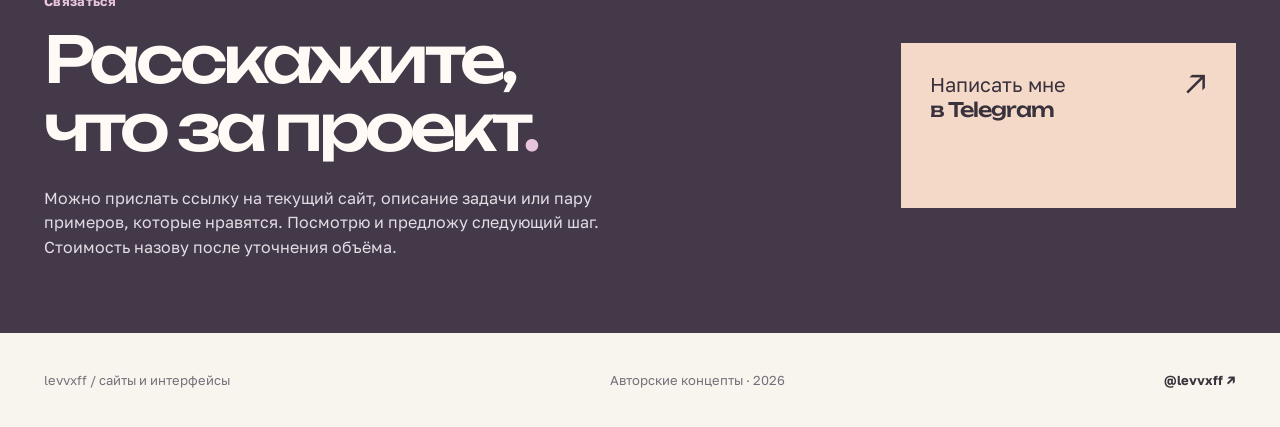
==== commit 7a6e29fd: "Refine portfolio introduction" ====
--- a/index.html
+++ b/index.html
@@ -34,12 +34,11 @@
   <main id="main" tabindex="-1">
     <section class="hero shell" id="top" aria-labelledby="hero-title">
       <div class="hero-copy">
-        <p class="hero-intro">Разработка сайтов / Telegram-боты</p>
+        <p class="hero-intro">Сайты и Telegram-боты для небольших проектов</p>
         <h1 id="hero-title">levvxff<span class="period">.</span></h1>
-        <p class="hero-claim">Собираю сайты, в которых видно ваше дело.</p>
-        <p class="hero-subtitle">Продумываю структуру, дизайн и мобильную версию. Ниже — два авторских проекта: откройте страницы и посмотрите, как всё работает.</p>
+        <p class="hero-claim">Вашу работу проще показать, чем объяснять.</p>
+        <p class="hero-subtitle">Собираю страницы, на которых сразу понятно, что вы делаете, как это выглядит и куда написать. Ниже — два проекта, которые можно открыть и проверить.</p>
         <div class="hero-actions"><a class="button button-primary" href="#works">Посмотреть проекты <span aria-hidden="true">↘</span></a><a class="text-link" href="https://t.me/levvxff" target="_blank" rel="noopener noreferrer">Обсудить задачу <span aria-hidden="true">↗</span></a></div>
-        <p class="hero-note">Ниже — авторские концепты. Каждый можно открыть и проверить.</p>
       </div>
       <div class="hero-art" aria-hidden="true">
         <div class="art-grid"></div>
@@ -51,7 +50,7 @@
     </section>
 
     <section class="work-section" id="works" aria-labelledby="works-title">
-      <div class="shell work-heading"><div><p class="section-index">Выборка работ / 2026</p><h2 id="works-title">Откройте и<br>покликайте<span class="period">.</span></h2></div><p>Здесь два самостоятельных концепта. Они показывают структуру, оформление и работу страниц на разных экранах. Это демонстрационные проекты, а не выполненные клиентские заказы.</p></div>
+      <div class="shell work-heading"><div><p class="section-index">Два проекта</p><h2 id="works-title">Откройте и<br>покликайте<span class="period">.</span></h2></div><p>Два проекта с разным характером. Оба можно открыть, прокликать и посмотреть с телефона. Это авторские концепты для портфолио.</p></div>
       <div class="shell project-list">
         <article class="project project-one" aria-labelledby="project-one-title">
           <div class="project-visual visual-one"><div class="browser"><div class="browser-top"><span class="browser-dots" aria-hidden="true"><i></i><i></i><i></i></span><span>демонстрационный проект</span><span class="browser-arrow" aria-hidden="true">↗</span></div><img src="assets/project-one-desktop.webp" width="1200" height="780" alt="Главный экран авторского концепта «ЛУЧ»"></div><div class="phone"><div class="phone-notch" aria-hidden="true"></div><img src="assets/project-one-mobile.webp" width="390" height="844" alt="Мобильная версия концепта «ЛУЧ»"></div></div>
@@ -70,7 +69,7 @@
 
     <section class="pricing-section" id="prices" aria-labelledby="prices-title"><div class="shell"><div class="pricing-heading"><div><p class="section-index">Предварительная стоимость</p><h2 id="prices-title">Выберите задачу<span class="period">.</span></h2></div><p>Сумма зависит от объёма, материалов и функций. Ниже — ориентиры для небольших проектов; окончательную цену назову после короткого описания задачи.</p></div><div class="pricing-layout"><fieldset class="price-options"><legend>Что нужно сделать?</legend><label class="price-option"><input type="radio" name="price-service" value="onepage" checked data-min="7000" data-max="12000" data-title="Небольшая страница" data-detail="Одна услуга или небольшой проект: структура, дизайн, мобильная версия и путь к обращению."><span class="price-option-main"><strong>Небольшая страница</strong><small>Одна услуга, до пяти смысловых блоков</small></span><span class="price-range">7–12 тыс. ₽</span></label><label class="price-option"><input type="radio" name="price-service" value="site" data-min="12000" data-max="22000" data-title="Сайт с работами и разделами" data-detail="Несколько разделов, галерея или каталог без сложной серверной части. Объём страниц уточним отдельно."><span class="price-option-main"><strong>Сайт с работами и разделами</strong><small>Галерея, услуги, подробная подача</small></span><span class="price-range">12–22 тыс. ₽</span></label><label class="price-option"><input type="radio" name="price-service" value="simple-bot" data-min="6000" data-max="10000" data-title="Простой Telegram-бот" data-detail="Меню, ответы на частые вопросы и переход к человеку. Без внешних систем и платежей."><span class="price-option-main"><strong>Простой Telegram-бот</strong><small>Меню, ответы, переход к человеку</small></span><span class="price-range">6–10 тыс. ₽</span></label><label class="price-option"><input type="radio" name="price-service" value="request-bot" data-min="10000" data-max="18000" data-title="Бот для сбора заявок" data-detail="Сценарий вопросов, сбор данных и уведомление о заявке. Способ хранения и передачи данных согласуем до работы."><span class="price-option-main"><strong>Бот для сбора заявок</strong><small>Вопросы, контакт, уведомление</small></span><span class="price-range">10–18 тыс. ₽</span></label></fieldset><aside class="price-result" aria-label="Предварительная оценка"><p class="result-kicker">Ваш ориентир</p><h3 id="estimate-title">Небольшая страница</h3><strong id="estimate-amount" aria-live="polite">7–12 тыс. ₽</strong><p id="estimate-detail">Одна услуга или небольшой проект: структура, дизайн, мобильная версия и путь к обращению.</p><label class="custom-option"><input id="complex-integration" type="checkbox"><span>Нужна оплата, CRM или другая внешняя интеграция</span></label><p class="estimate-note" id="estimate-note">Цену и сроки фиксируем после согласования задачи. Домен, платные тарифы и внешние сервисы обсудим отдельно, если они понадобятся.</p><a href="https://t.me/levvxff" target="_blank" rel="noopener noreferrer" class="button button-price">Обсудить этот вариант <span aria-hidden="true">↗</span></a></aside></div></div></section>
 
-    <section class="contact-section" id="contact" aria-labelledby="contact-title"><div class="shell contact-inner"><div><p class="section-index">Связаться</p><h2 id="contact-title">Расскажите,<br>что за проект<span class="period">.</span></h2><p>Можно прислать ссылку на текущий сайт, описание задачи или пару примеров, которые нравятся. Посмотрю и предложу следующий шаг. Стоимость назову после уточнения объёма.</p></div><a class="contact-button" href="https://t.me/levvxff" target="_blank" rel="noopener noreferrer"><span>Написать levvxff<br><strong>в Telegram</strong></span><span aria-hidden="true">↗</span></a></div></section>
+    <section class="contact-section" id="contact" aria-labelledby="contact-title"><div class="shell contact-inner"><div><p class="section-index">Связаться</p><h2 id="contact-title">Расскажите,<br>что за проект<span class="period">.</span></h2><p>Можно прислать ссылку на текущий сайт, описание задачи или пару примеров, которые нравятся. Посмотрю и предложу следующий шаг. Стоимость назову после уточнения объёма.</p></div><a class="contact-button" href="https://t.me/levvxff" target="_blank" rel="noopener noreferrer"><span>Написать мне<br><strong>в Telegram</strong></span><span aria-hidden="true">↗</span></a></div></section>
   </main>
   <footer class="site-footer shell"><span>levvxff / сайты и интерфейсы</span><span>Авторские концепты · 2026</span><a href="https://t.me/levvxff" target="_blank" rel="noopener noreferrer">@levvxff <span aria-hidden="true">↗</span></a></footer>
   <script src="pricing.js" defer></script>
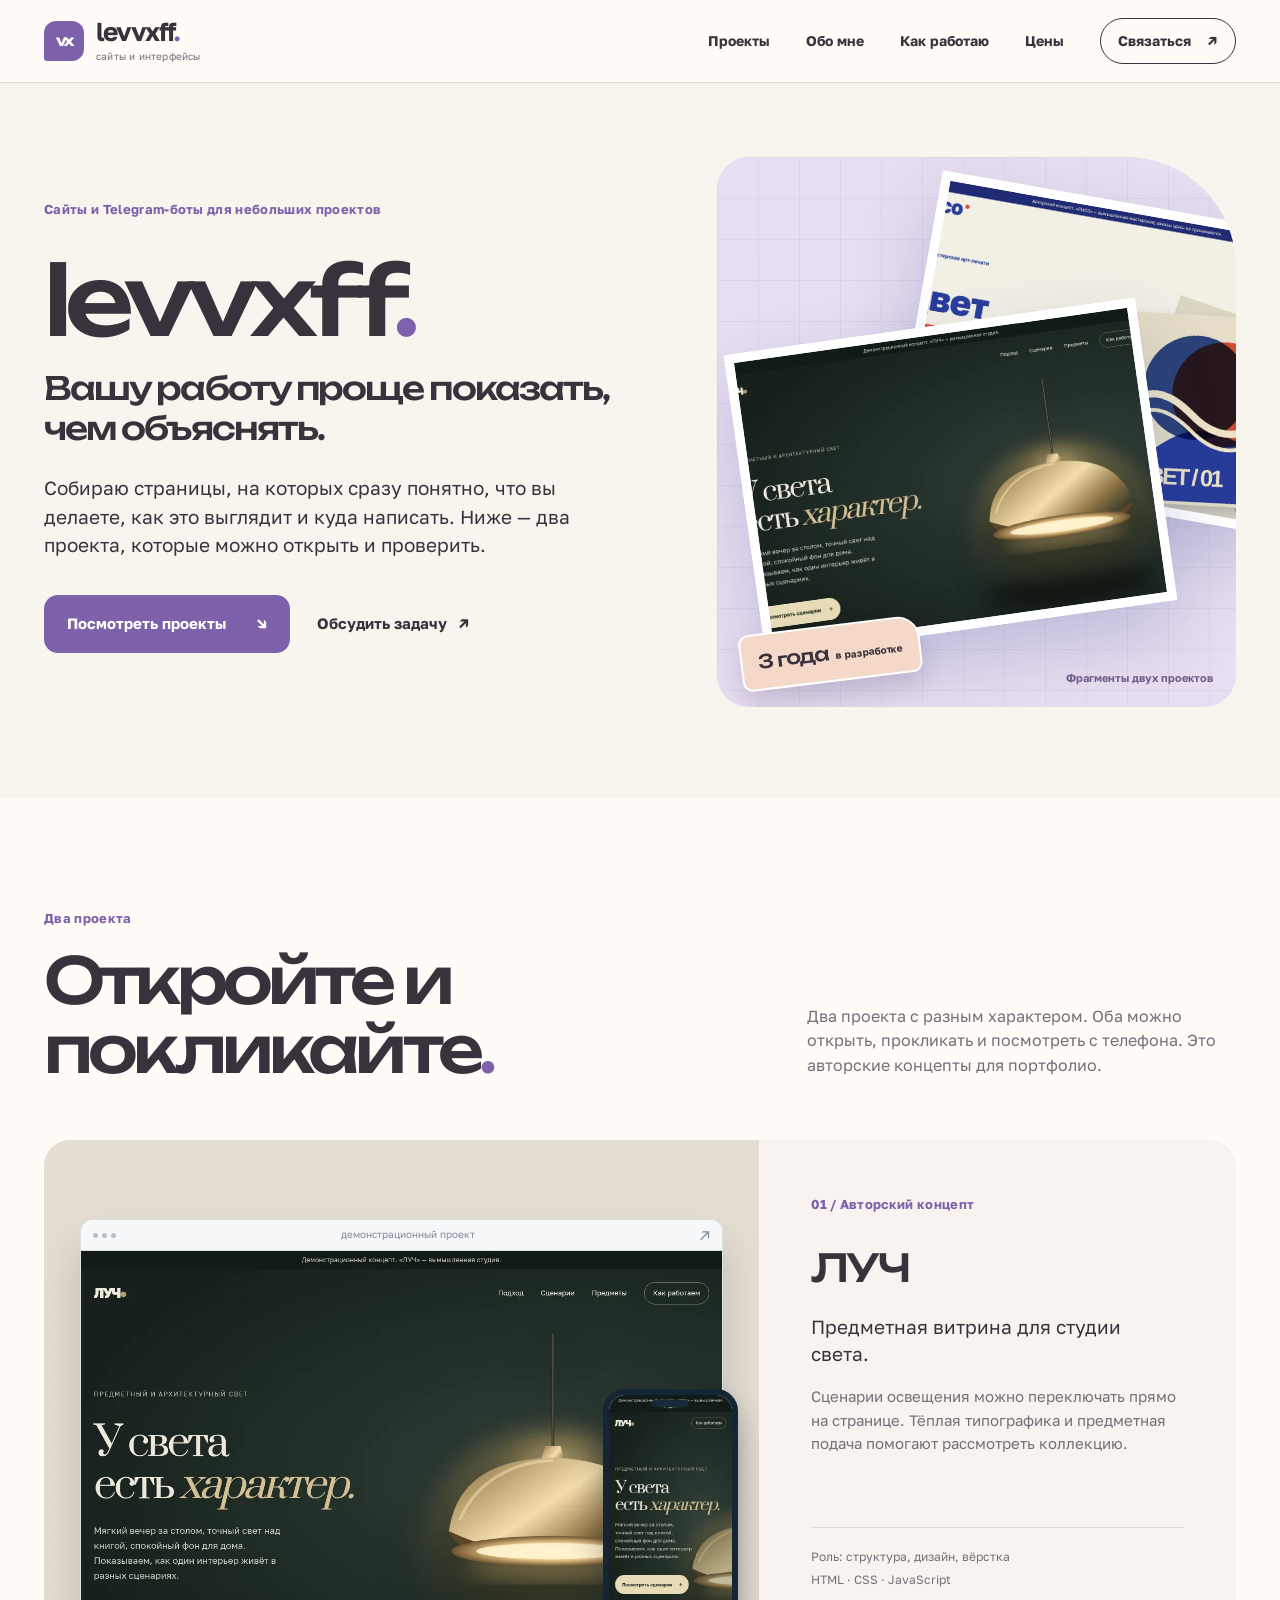
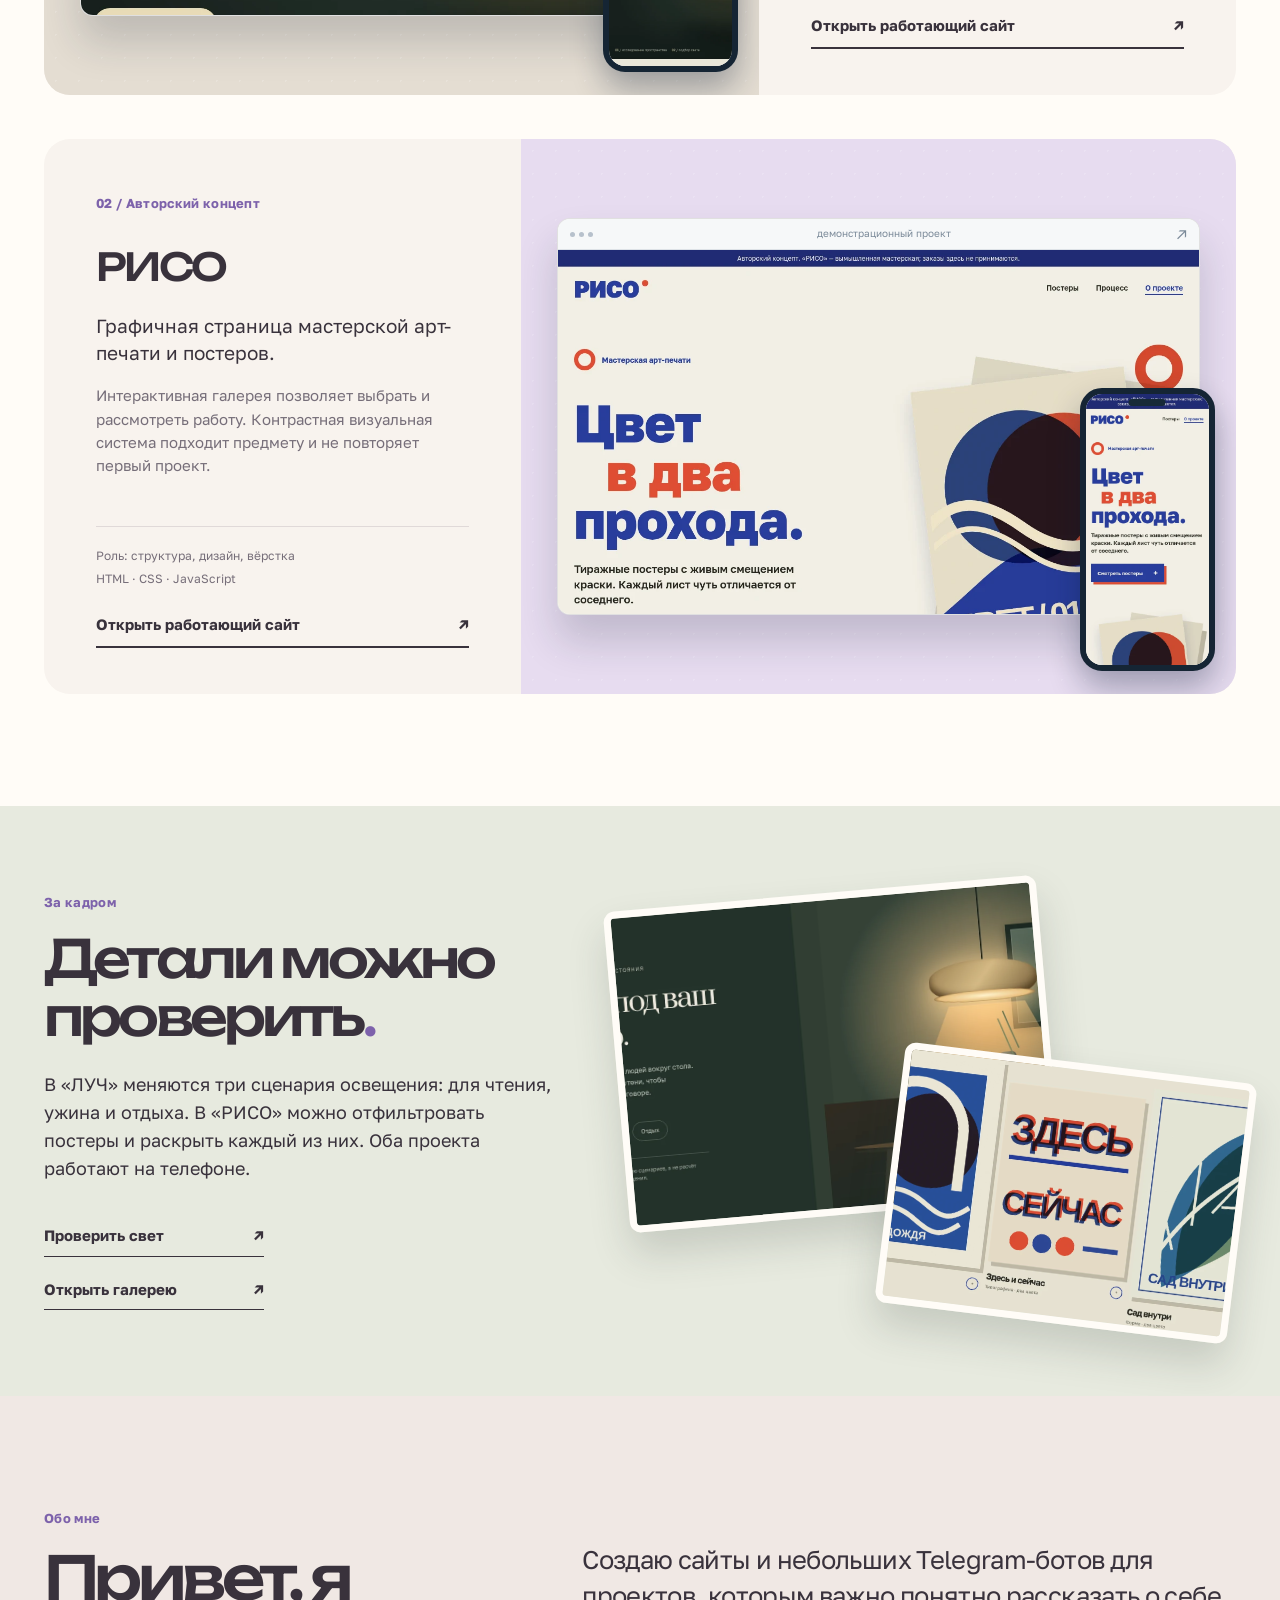
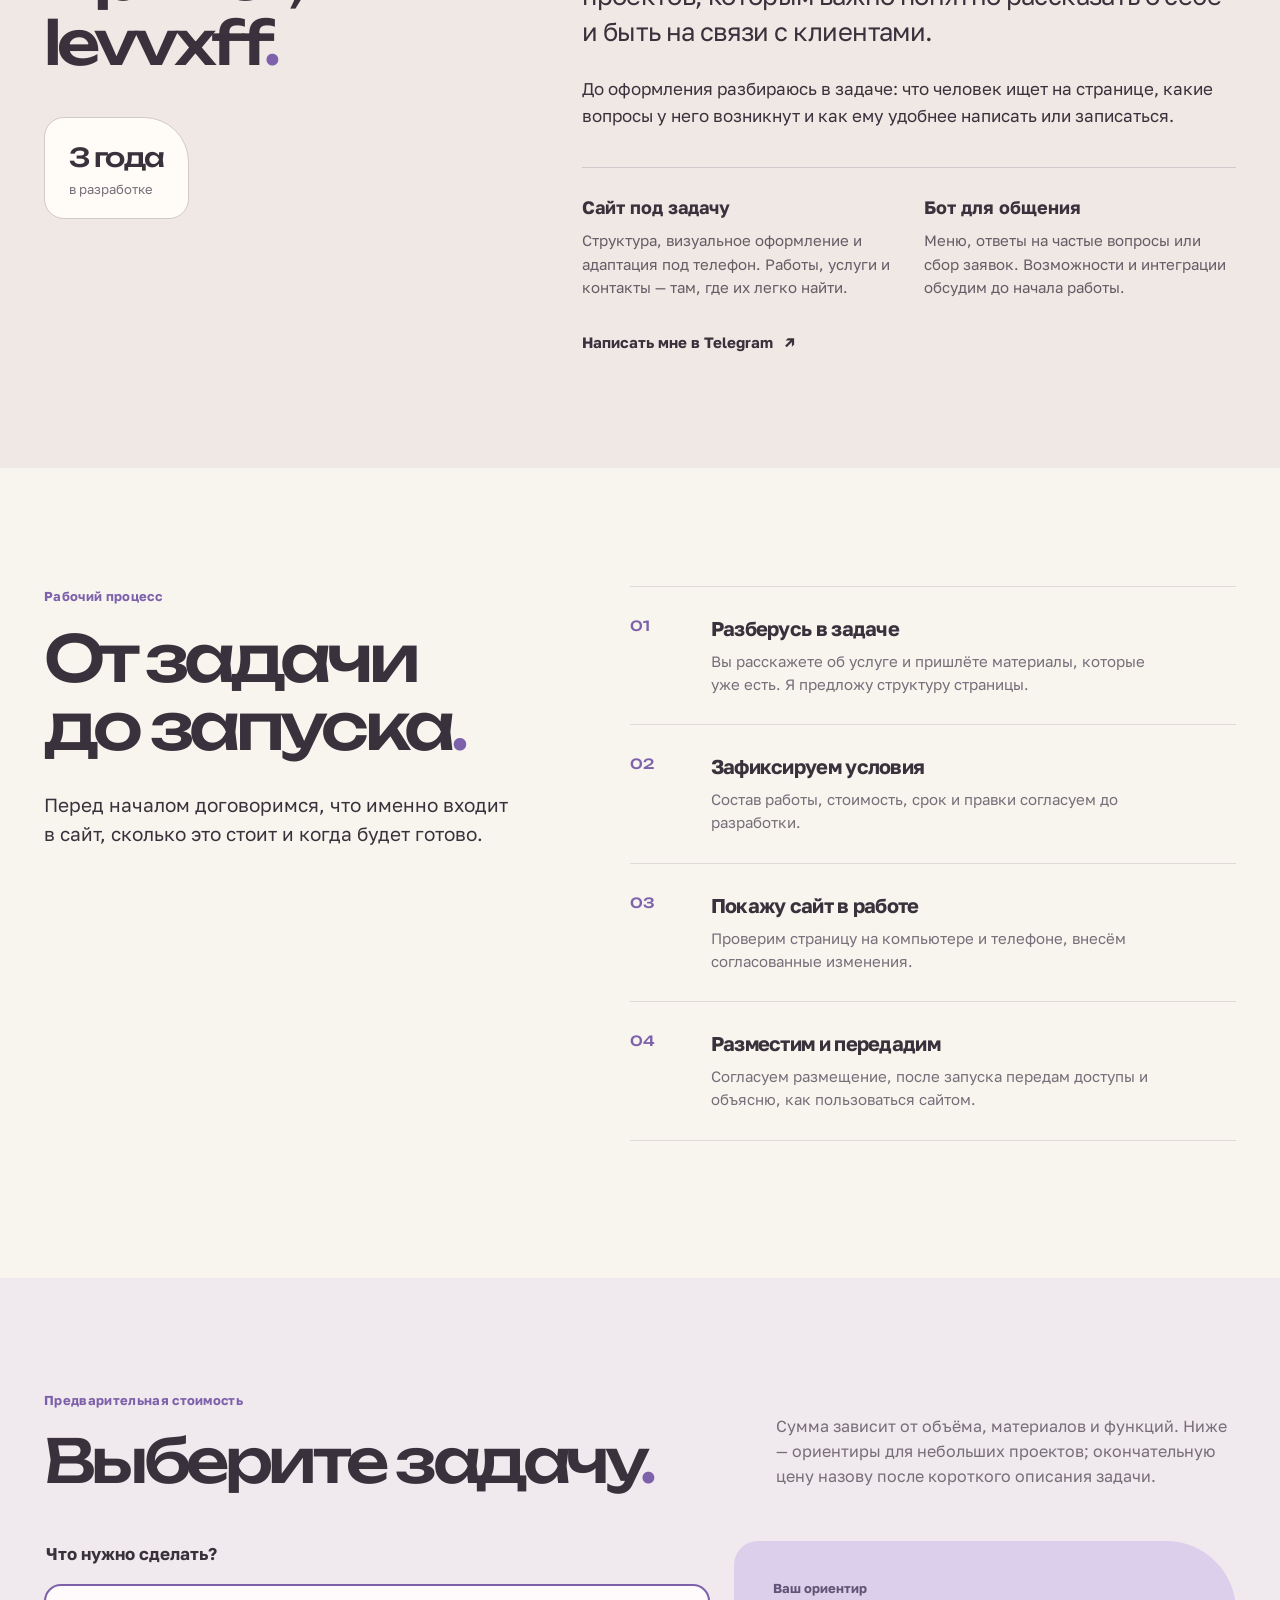
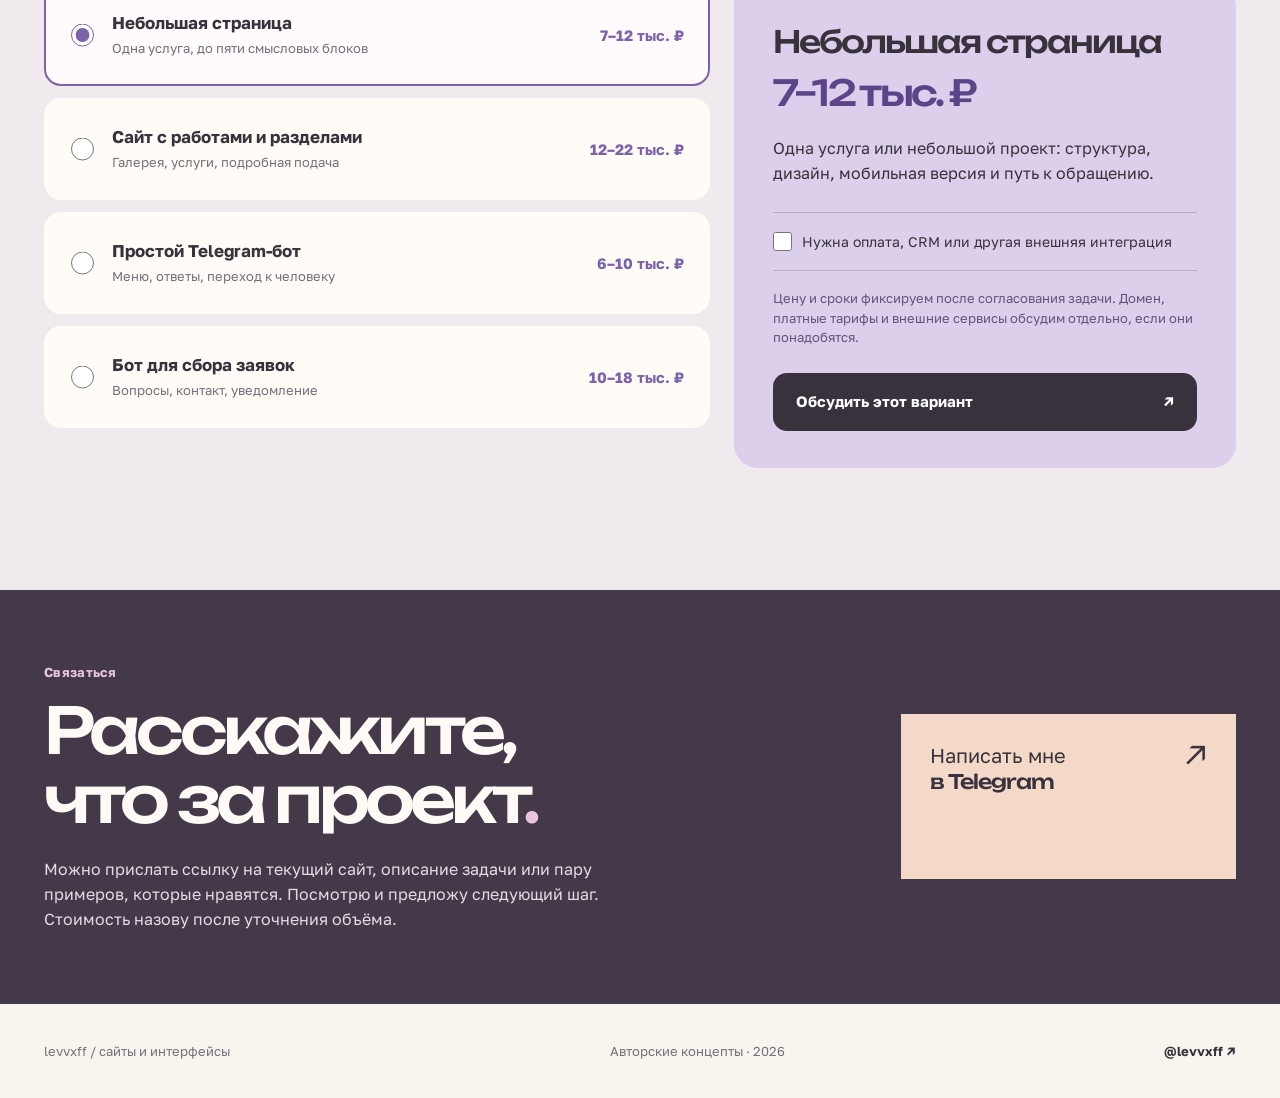
==== commit 30a19914: "Add introduction and services" ====
--- a/index.html
+++ b/index.html
@@ -24,6 +24,7 @@
       <a class="wordmark" href="#top" aria-label="levvxff, на главную"><span class="wordmark-icon" aria-hidden="true">vx</span><span>levvxff<span class="wordmark-dot">.</span><small>сайты и интерфейсы</small></span></a>
       <nav aria-label="Основная навигация">
         <a href="#works">Проекты</a>
+        <a href="#about">Обо мне</a>
         <a href="#approach">Как работаю</a>
         <a href="#prices">Цены</a>
         <a class="nav-contact" href="https://t.me/levvxff" target="_blank" rel="noopener noreferrer">Связаться <span aria-hidden="true">↗</span></a>
@@ -65,6 +66,8 @@
 
     <section class="detail-section" aria-labelledby="detail-title"><div class="shell detail-inner"><div class="detail-copy"><p class="section-index">За кадром</p><h2 id="detail-title">Детали можно проверить<span class="period">.</span></h2><p>В «ЛУЧ» меняются три сценария освещения: для чтения, ужина и отдыха. В «РИСО» можно отфильтровать постеры и раскрыть каждый из них. Оба проекта работают на телефоне.</p><div class="detail-links"><a href="projects/studio-light/#scenes" target="_blank" rel="noopener noreferrer">Проверить свет <span aria-hidden="true">↗</span></a><a href="projects/poster-studio/#works" target="_blank" rel="noopener noreferrer">Открыть галерею <span aria-hidden="true">↗</span></a></div></div><div class="detail-previews"><img class="detail-img detail-luch" src="assets/luch-detail.webp" width="680" height="600" alt="Сценарий освещения в концепте «ЛУЧ»"><img class="detail-img detail-riso" src="assets/riso-detail.webp" width="680" height="600" alt="Галерея постеров в концепте «РИСО»"></div></div></section>
 
+    <section class="about-section" id="about" aria-labelledby="about-title"><div class="shell about-layout"><div class="about-heading"><p class="section-index">Обо мне</p><h2 id="about-title">Привет, я<br>levvxff<span class="period">.</span></h2><p class="about-experience"><strong>3 года</strong><span>в разработке</span></p></div><div class="about-copy"><p class="about-lead">Создаю сайты и небольших Telegram-ботов для проектов, которым важно понятно рассказать о себе и быть на связи с клиентами.</p><p>До оформления разбираюсь в задаче: что человек ищет на странице, какие вопросы у него возникнут и как ему удобнее написать или записаться.</p><div class="about-offer"><div><h3>Сайт под задачу</h3><p>Структура, визуальное оформление и адаптация под телефон. Работы, услуги и контакты — там, где их легко найти.</p></div><div><h3>Бот для общения</h3><p>Меню, ответы на частые вопросы или сбор заявок. Возможности и интеграции обсудим до начала работы.</p></div></div><a class="text-link" href="https://t.me/levvxff" target="_blank" rel="noopener noreferrer">Написать мне в Telegram <span aria-hidden="true">↗</span></a></div></div></section>
+
     <section class="approach shell" id="approach" aria-labelledby="approach-title"><div class="approach-heading"><p class="section-index">Рабочий процесс</p><h2 id="approach-title">От задачи<br>до запуска<span class="period">.</span></h2><p>Перед началом договоримся, что именно входит в сайт, сколько это стоит и когда будет готово.</p></div><ol class="steps"><li><span>01</span><div><h3>Разберусь в задаче</h3><p>Вы расскажете об услуге и пришлёте материалы, которые уже есть. Я предложу структуру страницы.</p></div></li><li><span>02</span><div><h3>Зафиксируем условия</h3><p>Состав работы, стоимость, срок и правки согласуем до разработки.</p></div></li><li><span>03</span><div><h3>Покажу сайт в работе</h3><p>Проверим страницу на компьютере и телефоне, внесём согласованные изменения.</p></div></li><li><span>04</span><div><h3>Разместим и передадим</h3><p>Согласуем размещение, после запуска передам доступы и объясню, как пользоваться сайтом.</p></div></li></ol></section>
 
     <section class="pricing-section" id="prices" aria-labelledby="prices-title"><div class="shell"><div class="pricing-heading"><div><p class="section-index">Предварительная стоимость</p><h2 id="prices-title">Выберите задачу<span class="period">.</span></h2></div><p>Сумма зависит от объёма, материалов и функций. Ниже — ориентиры для небольших проектов; окончательную цену назову после короткого описания задачи.</p></div><div class="pricing-layout"><fieldset class="price-options"><legend>Что нужно сделать?</legend><label class="price-option"><input type="radio" name="price-service" value="onepage" checked data-min="7000" data-max="12000" data-title="Небольшая страница" data-detail="Одна услуга или небольшой проект: структура, дизайн, мобильная версия и путь к обращению."><span class="price-option-main"><strong>Небольшая страница</strong><small>Одна услуга, до пяти смысловых блоков</small></span><span class="price-range">7–12 тыс. ₽</span></label><label class="price-option"><input type="radio" name="price-service" value="site" data-min="12000" data-max="22000" data-title="Сайт с работами и разделами" data-detail="Несколько разделов, галерея или каталог без сложной серверной части. Объём страниц уточним отдельно."><span class="price-option-main"><strong>Сайт с работами и разделами</strong><small>Галерея, услуги, подробная подача</small></span><span class="price-range">12–22 тыс. ₽</span></label><label class="price-option"><input type="radio" name="price-service" value="simple-bot" data-min="6000" data-max="10000" data-title="Простой Telegram-бот" data-detail="Меню, ответы на частые вопросы и переход к человеку. Без внешних систем и платежей."><span class="price-option-main"><strong>Простой Telegram-бот</strong><small>Меню, ответы, переход к человеку</small></span><span class="price-range">6–10 тыс. ₽</span></label><label class="price-option"><input type="radio" name="price-service" value="request-bot" data-min="10000" data-max="18000" data-title="Бот для сбора заявок" data-detail="Сценарий вопросов, сбор данных и уведомление о заявке. Способ хранения и передачи данных согласуем до работы."><span class="price-option-main"><strong>Бот для сбора заявок</strong><small>Вопросы, контакт, уведомление</small></span><span class="price-range">10–18 тыс. ₽</span></label></fieldset><aside class="price-result" aria-label="Предварительная оценка"><p class="result-kicker">Ваш ориентир</p><h3 id="estimate-title">Небольшая страница</h3><strong id="estimate-amount" aria-live="polite">7–12 тыс. ₽</strong><p id="estimate-detail">Одна услуга или небольшой проект: структура, дизайн, мобильная версия и путь к обращению.</p><label class="custom-option"><input id="complex-integration" type="checkbox"><span>Нужна оплата, CRM или другая внешняя интеграция</span></label><p class="estimate-note" id="estimate-note">Цену и сроки фиксируем после согласования задачи. Домен, платные тарифы и внешние сервисы обсудим отдельно, если они понадобятся.</p><a href="https://t.me/levvxff" target="_blank" rel="noopener noreferrer" class="button button-price">Обсудить этот вариант <span aria-hidden="true">↗</span></a></aside></div></div></section>
--- a/styles.css
+++ b/styles.css
@@ -88,6 +88,20 @@
 .detail-img{position:absolute;display:block;aspect-ratio:1.35;max-width:none;height:auto;object-fit:cover;object-position:center;border:7px solid var(--white);border-radius:11px;box-shadow:0 22px 39px #343c352e}
 .detail-luch{top:14px;left:0;width:70%;transform:rotate(-5deg)}
 .detail-riso{right:-1%;bottom:0;width:57%;transform:rotate(7deg)}
+.about-section{padding:112px 0;background:#f0e8e4}
+.about-layout{display:grid;grid-template-columns:.8fr 1.2fr;gap:8vw}
+.about-heading h2{margin:18px 0 42px;font-size:clamp(42px,4.7vw,70px)}
+.about-experience{display:inline-flex;flex-direction:column;gap:2px;margin:0;padding:19px 24px;border:1px solid #d3c8cb;border-radius:20px 45px 20px 20px;background:var(--white)}
+.about-experience strong{font-family:var(--display);font-size:26px;font-weight:500;letter-spacing:-.06em}
+.about-experience span{color:var(--muted);font-size:13px}
+.about-copy{max-width:690px;padding-top:34px}
+.about-copy>p{max-width:640px;font-size:17px;line-height:1.6}
+.about-copy .about-lead{font-size:clamp(22px,2vw,29px);line-height:1.4;letter-spacing:-.025em}
+.about-offer{display:grid;grid-template-columns:1fr 1fr;gap:30px;margin:37px 0 30px;padding-top:26px;border-top:1px solid #d3c8cb}
+.about-offer h3{margin:0 0 8px;font-size:18px}
+.about-offer p{margin:0;color:#655d66;font-size:15px;line-height:1.55}
+@media(max-width:780px){.about-section{padding:80px 0}.about-layout{grid-template-columns:1fr;gap:32px}.about-heading h2{margin-bottom:26px}.about-copy{padding-top:0}}
+@media(max-width:500px){.about-heading h2{font-size:42px}.about-offer{grid-template-columns:1fr;gap:22px}}
 .approach{display:grid;grid-template-columns:.9fr 1.1fr;gap:7vw;padding-top:118px;padding-bottom:137px}
 .approach-heading>p:last-child{max-width:470px;margin:29px 0 0;font-size:19px}
 .steps{list-style:none;margin:0;padding:0;border-top:1px solid var(--line)}
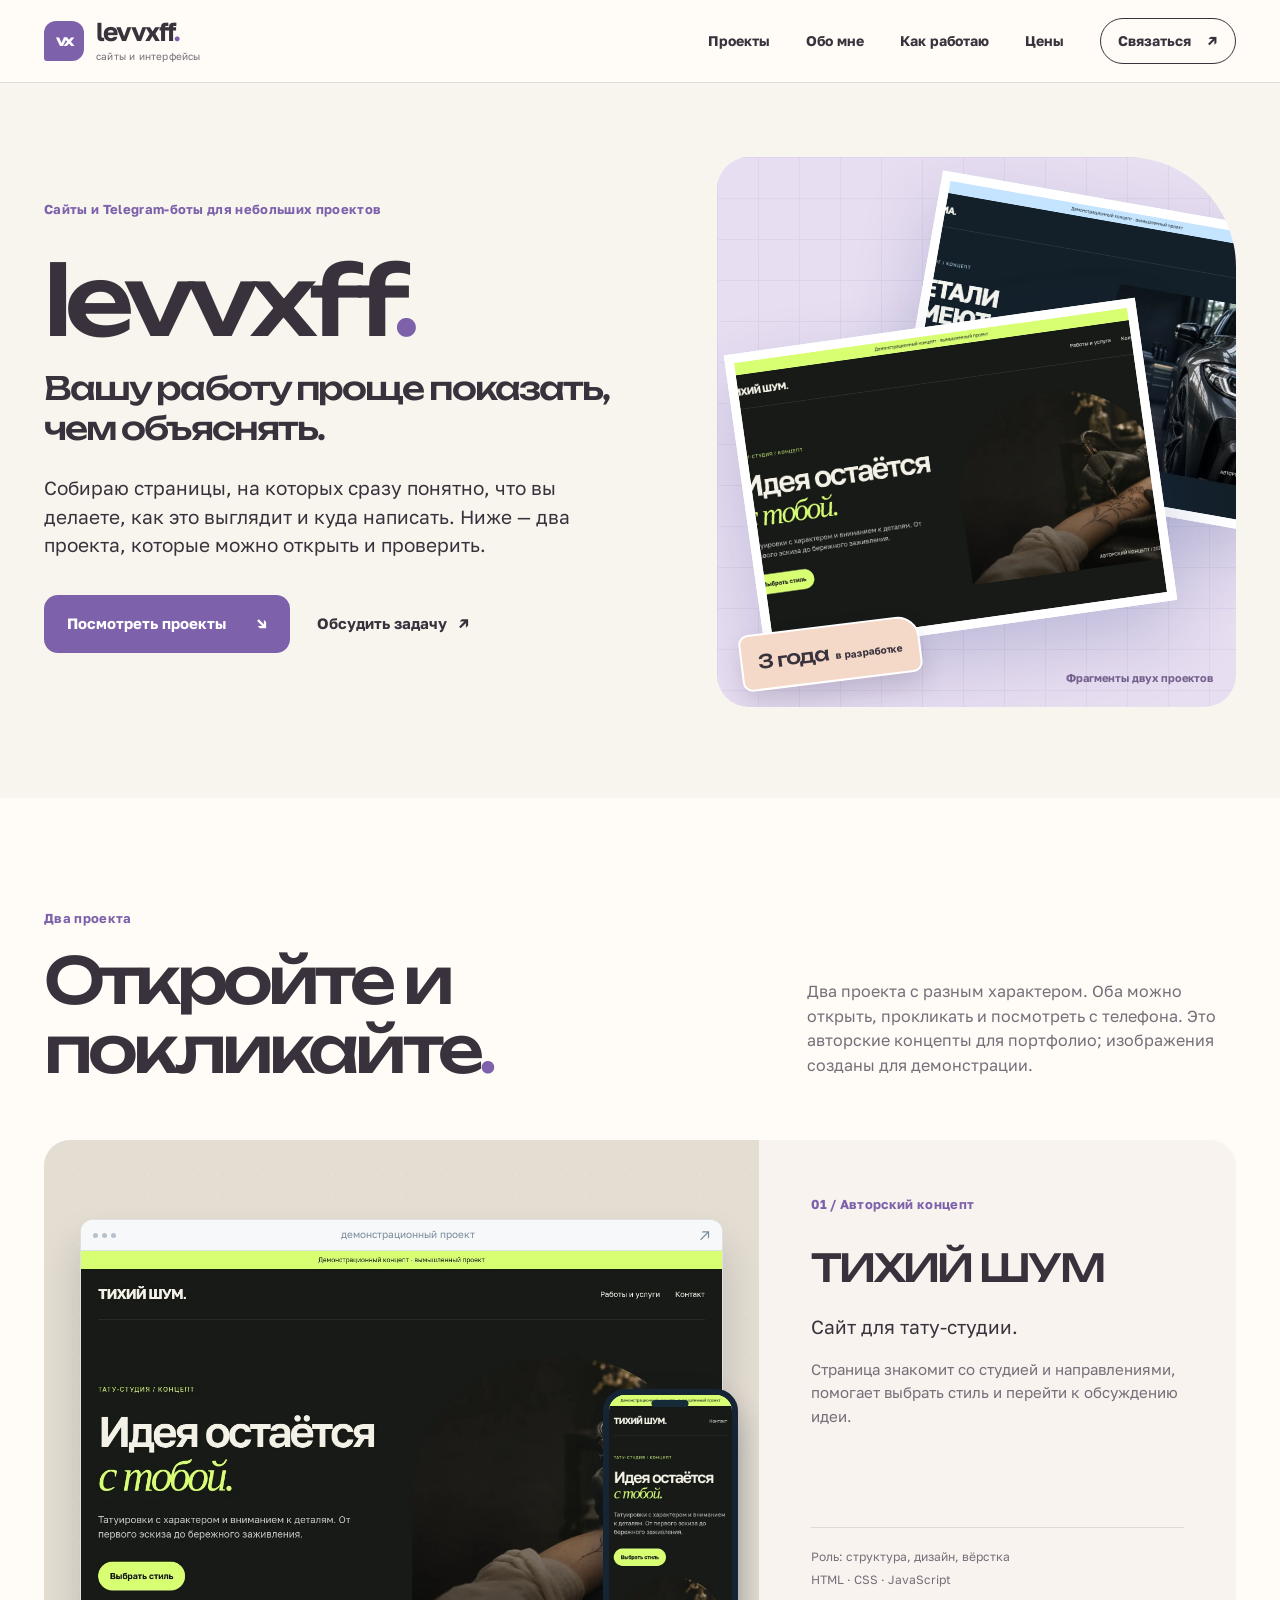
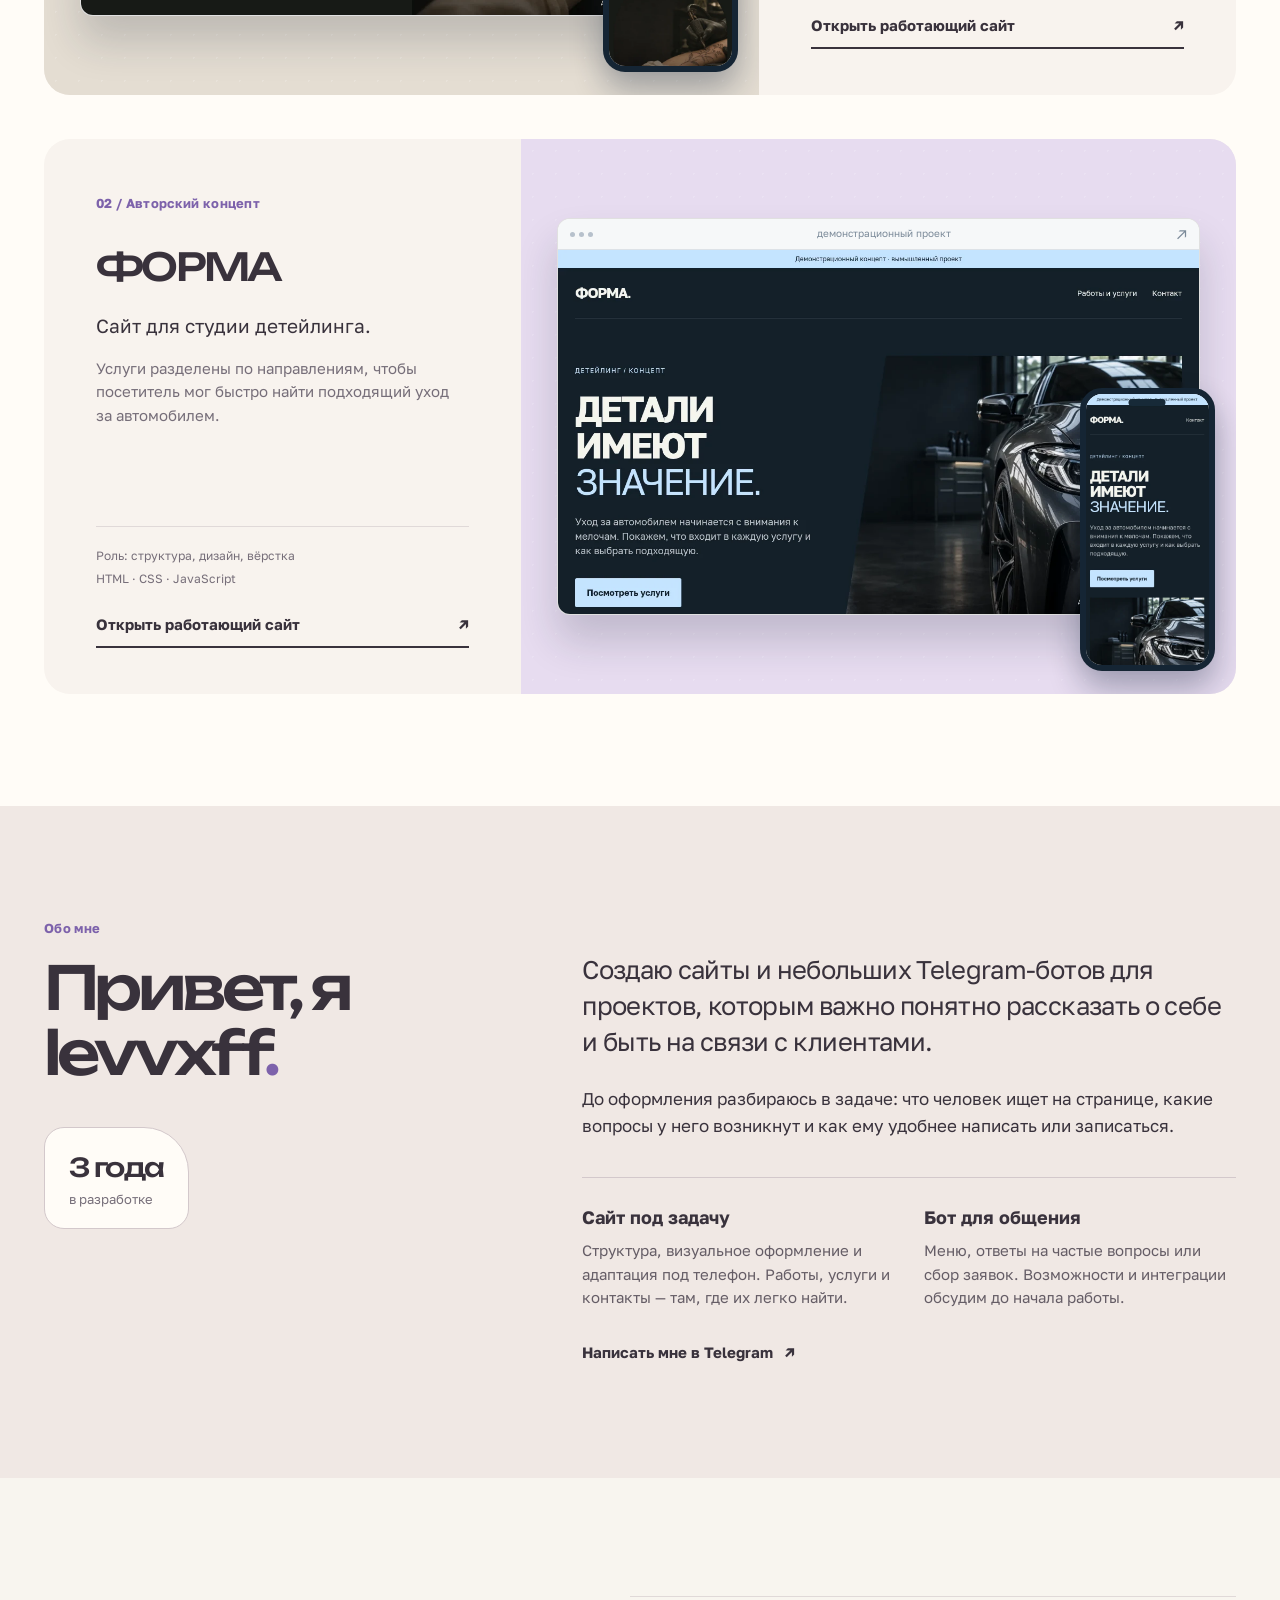
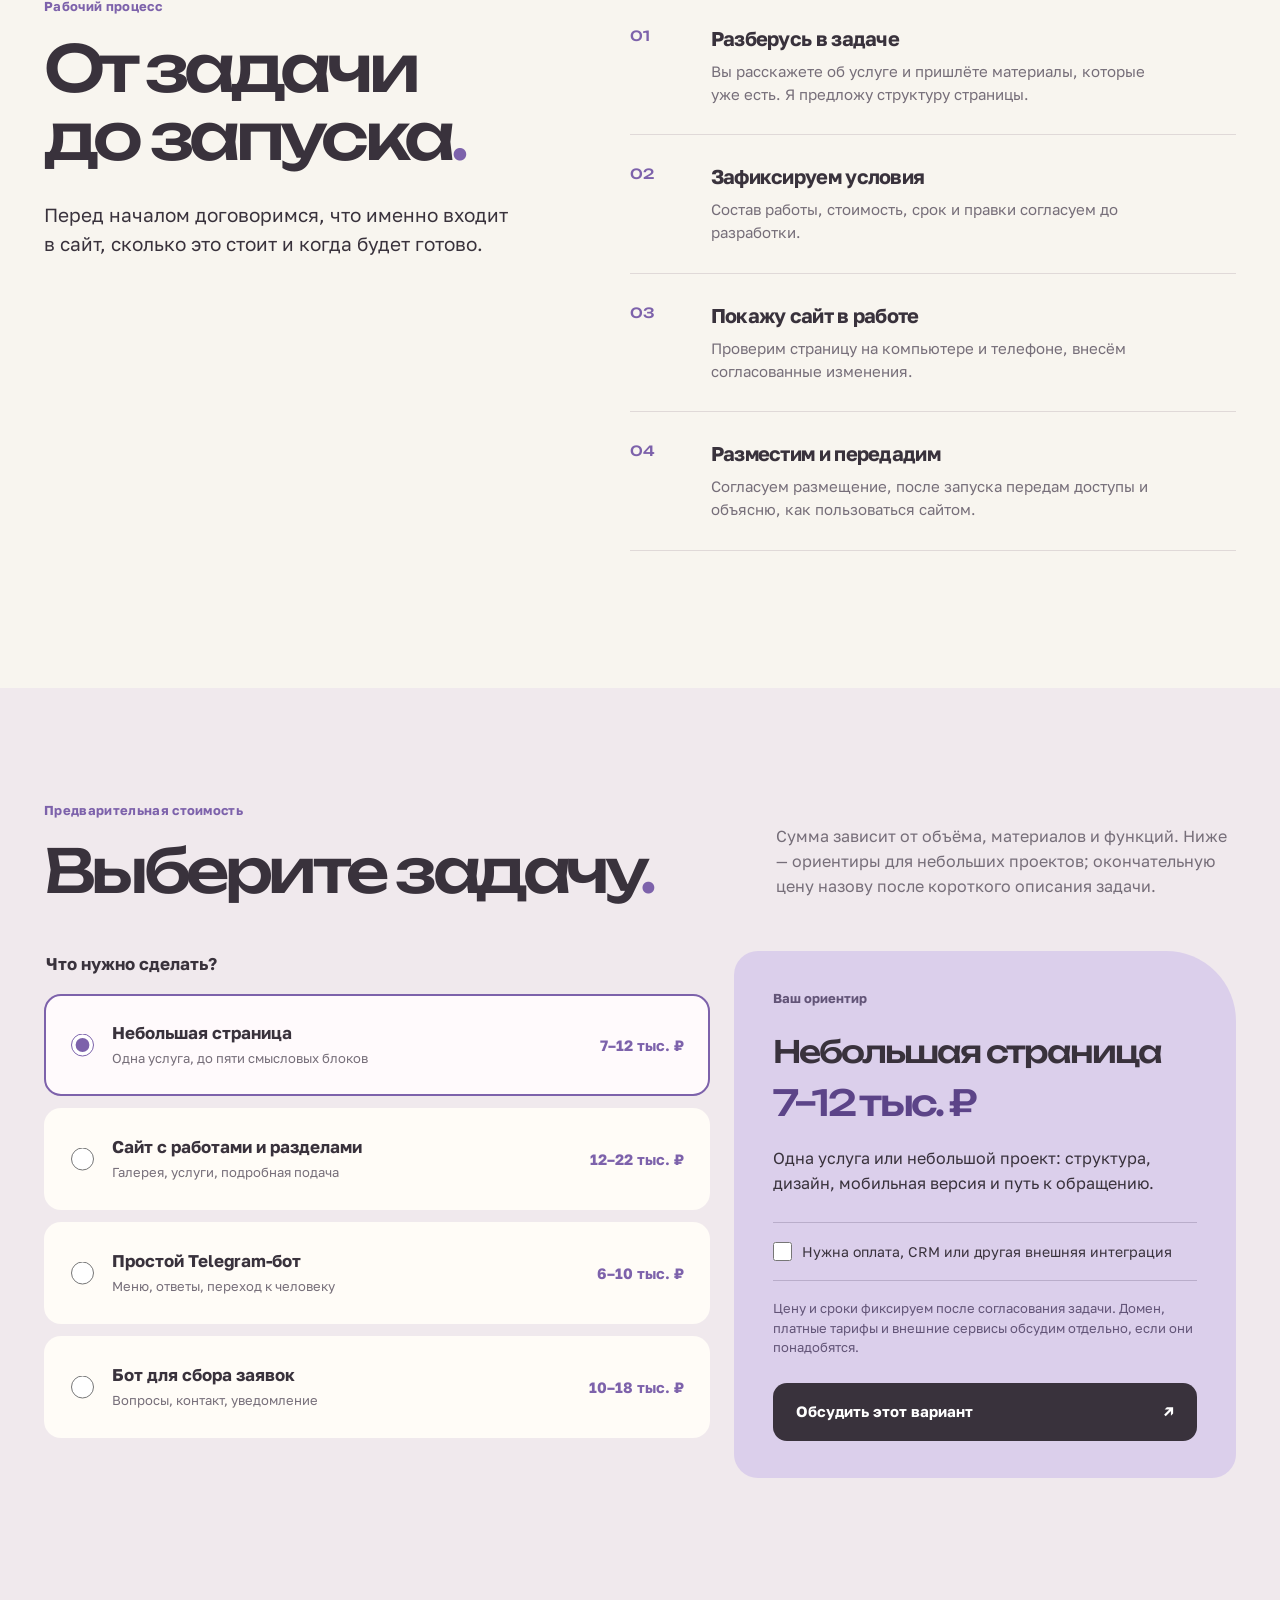
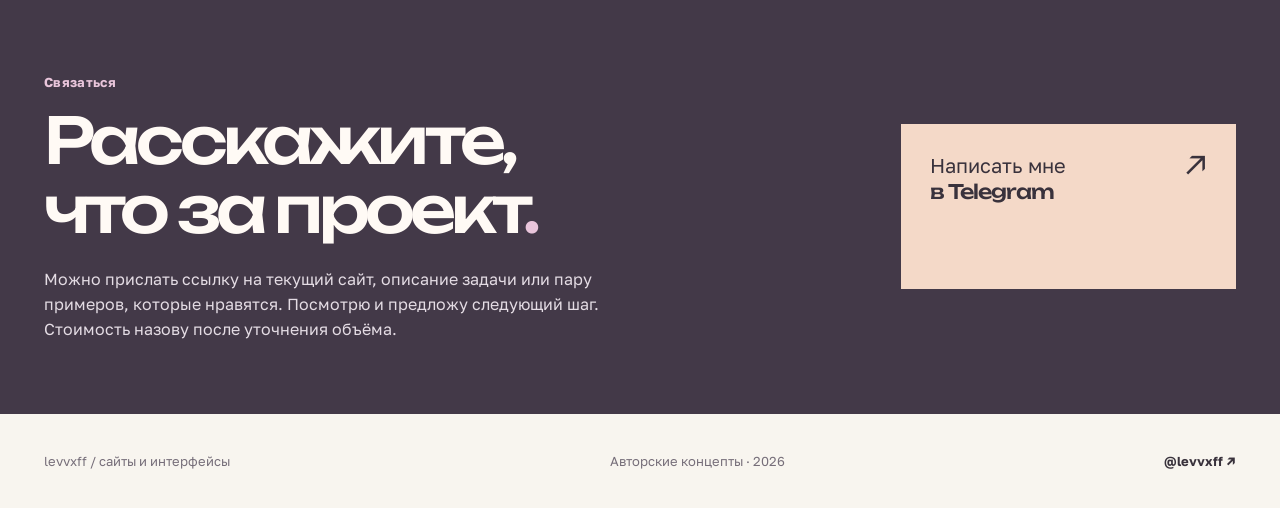
==== commit 7130b3aa: "Showcase tattoo and detailing concepts" ====
--- a/index.html
+++ b/index.html
@@ -51,20 +51,18 @@
     </section>
 
     <section class="work-section" id="works" aria-labelledby="works-title">
-      <div class="shell work-heading"><div><p class="section-index">Два проекта</p><h2 id="works-title">Откройте и<br>покликайте<span class="period">.</span></h2></div><p>Два проекта с разным характером. Оба можно открыть, прокликать и посмотреть с телефона. Это авторские концепты для портфолио.</p></div>
+      <div class="shell work-heading"><div><p class="section-index">Два проекта</p><h2 id="works-title">Откройте и<br>покликайте<span class="period">.</span></h2></div><p>Два проекта с разным характером. Оба можно открыть, прокликать и посмотреть с телефона. Это авторские концепты для портфолио; изображения созданы для демонстрации.</p></div>
       <div class="shell project-list">
         <article class="project project-one" aria-labelledby="project-one-title">
-          <div class="project-visual visual-one"><div class="browser"><div class="browser-top"><span class="browser-dots" aria-hidden="true"><i></i><i></i><i></i></span><span>демонстрационный проект</span><span class="browser-arrow" aria-hidden="true">↗</span></div><img src="assets/project-one-desktop.webp" width="1200" height="780" alt="Главный экран авторского концепта «ЛУЧ»"></div><div class="phone"><div class="phone-notch" aria-hidden="true"></div><img src="assets/project-one-mobile.webp" width="390" height="844" alt="Мобильная версия концепта «ЛУЧ»"></div></div>
-          <div class="project-copy"><span class="project-number">01 / Авторский концепт</span><h3 id="project-one-title">ЛУЧ</h3><p class="project-lead">Предметная витрина для студии света.</p><p class="project-detail">Сценарии освещения можно переключать прямо на странице. Тёплая типографика и предметная подача помогают рассмотреть коллекцию.</p><div class="project-meta"><span>Роль: структура, дизайн, вёрстка</span><span>HTML · CSS · JavaScript</span></div><a class="project-link" href="projects/studio-light/" target="_blank" rel="noopener noreferrer">Открыть работающий сайт <span aria-hidden="true">↗</span></a></div>
+          <div class="project-visual visual-one"><div class="browser"><div class="browser-top"><span class="browser-dots" aria-hidden="true"><i></i><i></i><i></i></span><span>демонстрационный проект</span><span class="browser-arrow" aria-hidden="true">↗</span></div><img src="assets/project-one-desktop.webp" width="1200" height="780" alt="Главный экран авторского концепта «ТИХИЙ ШУМ»"></div><div class="phone"><div class="phone-notch" aria-hidden="true"></div><img src="assets/project-one-mobile.webp" width="390" height="844" alt="Мобильная версия концепта «ТИХИЙ ШУМ»"></div></div>
+          <div class="project-copy"><span class="project-number">01 / Авторский концепт</span><h3 id="project-one-title">ТИХИЙ ШУМ</h3><p class="project-lead">Сайт для тату-студии.</p><p class="project-detail">Страница знакомит со студией и направлениями, помогает выбрать стиль и перейти к обсуждению идеи.</p><div class="project-meta"><span>Роль: структура, дизайн, вёрстка</span><span>HTML · CSS · JavaScript</span></div><a class="project-link" href="projects/atelier-ink/" target="_blank" rel="noopener noreferrer">Открыть работающий сайт <span aria-hidden="true">↗</span></a></div>
         </article>
         <article class="project project-two" aria-labelledby="project-two-title">
-          <div class="project-visual visual-two"><div class="browser"><div class="browser-top"><span class="browser-dots" aria-hidden="true"><i></i><i></i><i></i></span><span>демонстрационный проект</span><span class="browser-arrow" aria-hidden="true">↗</span></div><img src="assets/project-two-desktop.webp" width="1200" height="780" alt="Главный экран авторского концепта «РИСО»"></div><div class="phone"><div class="phone-notch" aria-hidden="true"></div><img src="assets/project-two-mobile.webp" width="390" height="844" alt="Мобильная версия концепта «РИСО»"></div></div>
-          <div class="project-copy"><span class="project-number">02 / Авторский концепт</span><h3 id="project-two-title">РИСО</h3><p class="project-lead">Графичная страница мастерской арт-печати и постеров.</p><p class="project-detail">Интерактивная галерея позволяет выбрать и рассмотреть работу. Контрастная визуальная система подходит предмету и не повторяет первый проект.</p><div class="project-meta"><span>Роль: структура, дизайн, вёрстка</span><span>HTML · CSS · JavaScript</span></div><a class="project-link" href="projects/poster-studio/" target="_blank" rel="noopener noreferrer">Открыть работающий сайт <span aria-hidden="true">↗</span></a></div>
+          <div class="project-visual visual-two"><div class="browser"><div class="browser-top"><span class="browser-dots" aria-hidden="true"><i></i><i></i><i></i></span><span>демонстрационный проект</span><span class="browser-arrow" aria-hidden="true">↗</span></div><img src="assets/project-two-desktop.webp" width="1200" height="780" alt="Главный экран авторского концепта «ФОРМА»"></div><div class="phone"><div class="phone-notch" aria-hidden="true"></div><img src="assets/project-two-mobile.webp" width="390" height="844" alt="Мобильная версия концепта «ФОРМА»"></div></div>
+          <div class="project-copy"><span class="project-number">02 / Авторский концепт</span><h3 id="project-two-title">ФОРМА</h3><p class="project-lead">Сайт для студии детейлинга.</p><p class="project-detail">Услуги разделены по направлениям, чтобы посетитель мог быстро найти подходящий уход за автомобилем.</p><div class="project-meta"><span>Роль: структура, дизайн, вёрстка</span><span>HTML · CSS · JavaScript</span></div><a class="project-link" href="projects/drive-care/" target="_blank" rel="noopener noreferrer">Открыть работающий сайт <span aria-hidden="true">↗</span></a></div>
         </article>
       </div>
     </section>
-
-    <section class="detail-section" aria-labelledby="detail-title"><div class="shell detail-inner"><div class="detail-copy"><p class="section-index">За кадром</p><h2 id="detail-title">Детали можно проверить<span class="period">.</span></h2><p>В «ЛУЧ» меняются три сценария освещения: для чтения, ужина и отдыха. В «РИСО» можно отфильтровать постеры и раскрыть каждый из них. Оба проекта работают на телефоне.</p><div class="detail-links"><a href="projects/studio-light/#scenes" target="_blank" rel="noopener noreferrer">Проверить свет <span aria-hidden="true">↗</span></a><a href="projects/poster-studio/#works" target="_blank" rel="noopener noreferrer">Открыть галерею <span aria-hidden="true">↗</span></a></div></div><div class="detail-previews"><img class="detail-img detail-luch" src="assets/luch-detail.webp" width="680" height="600" alt="Сценарий освещения в концепте «ЛУЧ»"><img class="detail-img detail-riso" src="assets/riso-detail.webp" width="680" height="600" alt="Галерея постеров в концепте «РИСО»"></div></div></section>
 
     <section class="about-section" id="about" aria-labelledby="about-title"><div class="shell about-layout"><div class="about-heading"><p class="section-index">Обо мне</p><h2 id="about-title">Привет, я<br>levvxff<span class="period">.</span></h2><p class="about-experience"><strong>3 года</strong><span>в разработке</span></p></div><div class="about-copy"><p class="about-lead">Создаю сайты и небольших Telegram-ботов для проектов, которым важно понятно рассказать о себе и быть на связи с клиентами.</p><p>До оформления разбираюсь в задаче: что человек ищет на странице, какие вопросы у него возникнут и как ему удобнее написать или записаться.</p><div class="about-offer"><div><h3>Сайт под задачу</h3><p>Структура, визуальное оформление и адаптация под телефон. Работы, услуги и контакты — там, где их легко найти.</p></div><div><h3>Бот для общения</h3><p>Меню, ответы на частые вопросы или сбор заявок. Возможности и интеграции обсудим до начала работы.</p></div></div><a class="text-link" href="https://t.me/levvxff" target="_blank" rel="noopener noreferrer">Написать мне в Telegram <span aria-hidden="true">↗</span></a></div></div></section>
 
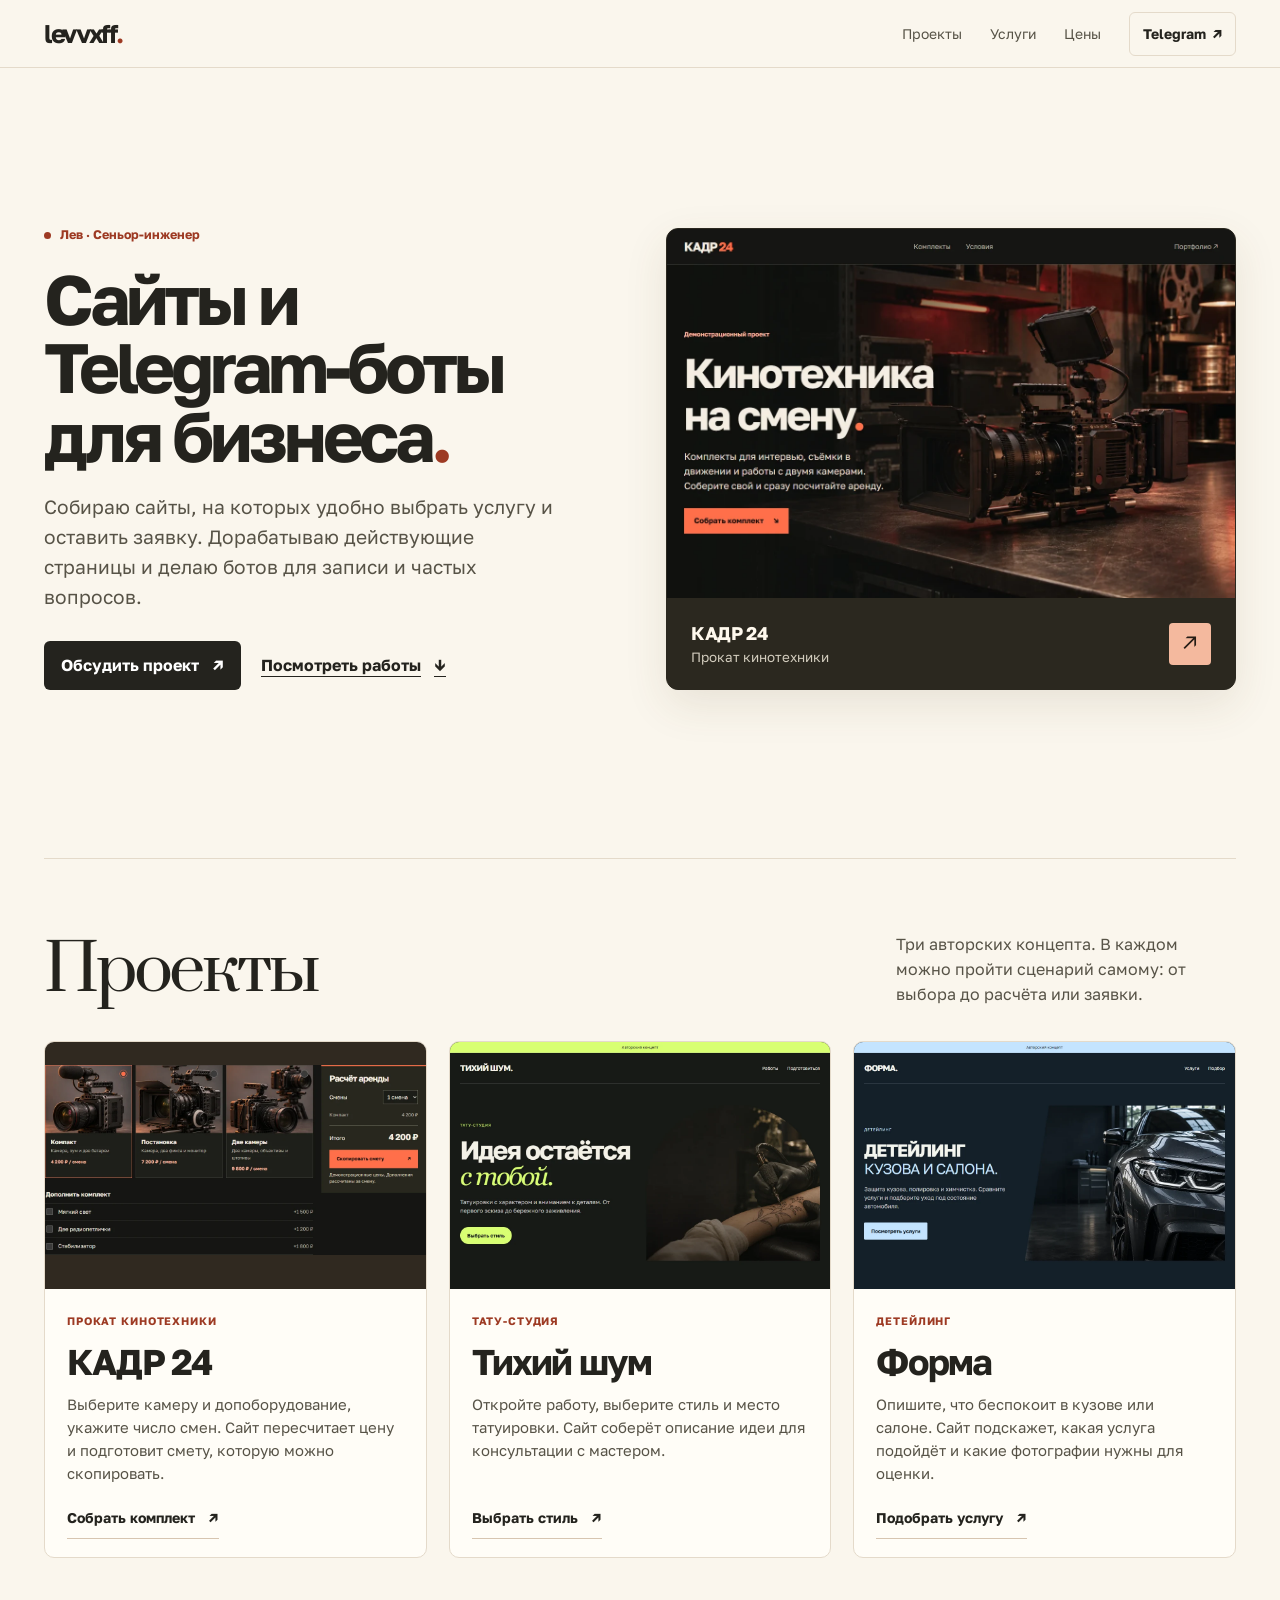
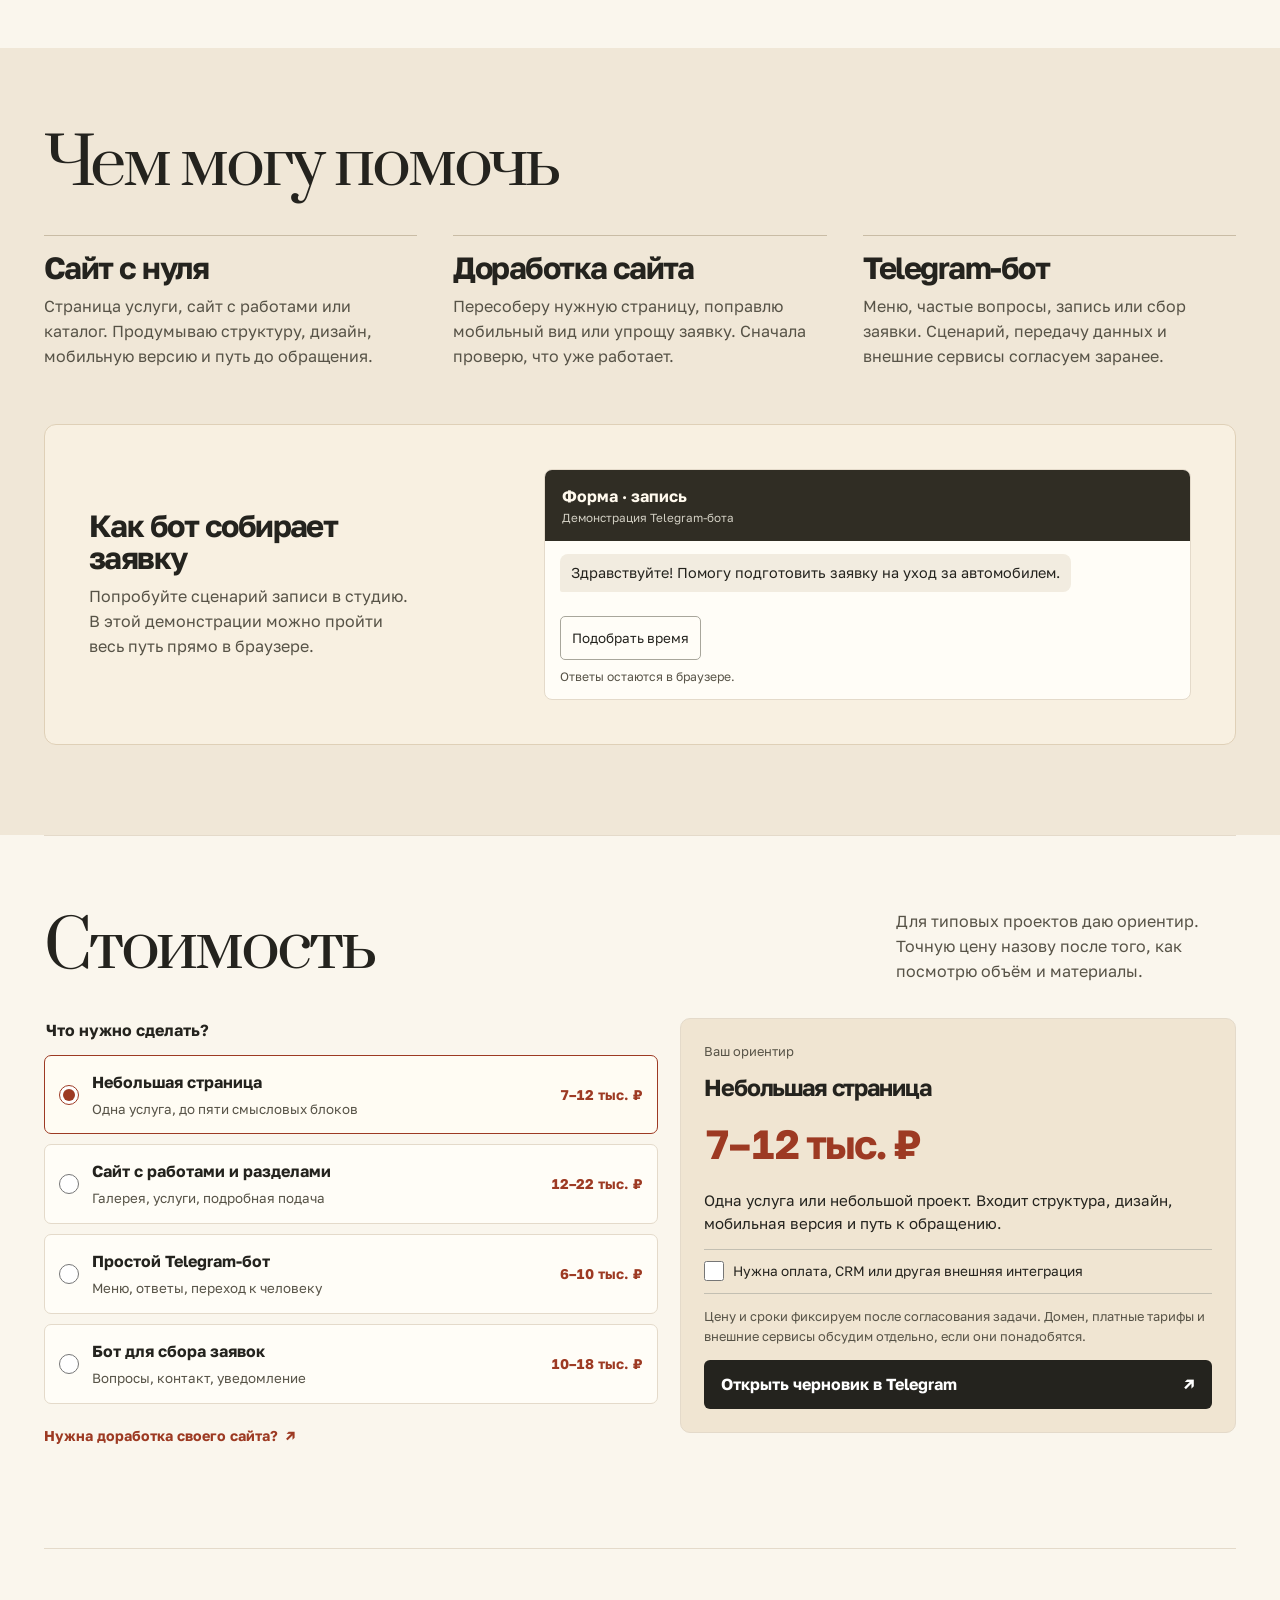
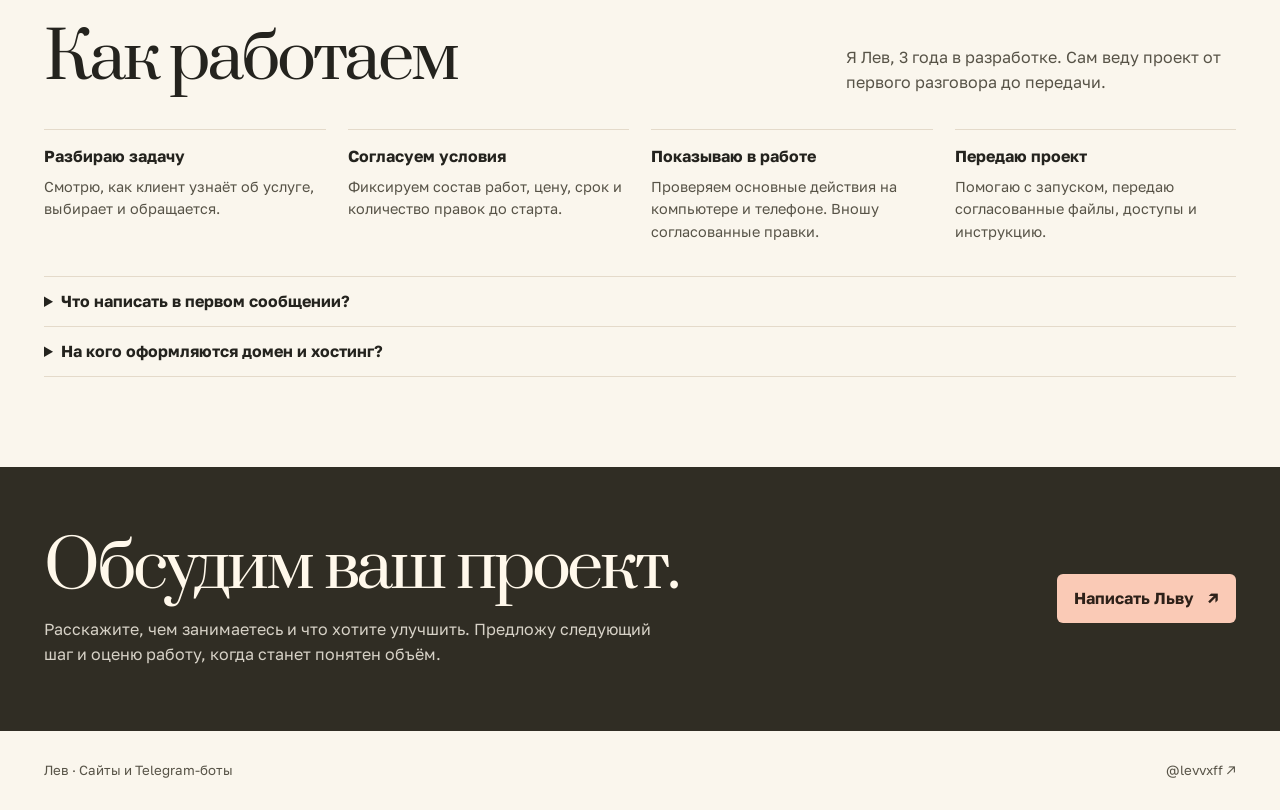
==== commit 72b8b4ac: "Publish the refreshed portfolio and interactive project demos" ====
--- a/index.html
+++ b/index.html
@@ -1,78 +1,151 @@
 <!doctype html>
-<html lang="ru">
+<html lang="ru" data-type="service">
 <head>
   <meta charset="utf-8">
   <meta name="viewport" content="width=device-width, initial-scale=1">
-  <meta name="theme-color" content="#f8f5ef">
+  <meta name="theme-color" content="#faf6ed">
   <meta name="referrer" content="no-referrer">
   <meta http-equiv="Content-Security-Policy" content="default-src 'self'; img-src 'self' data:; style-src 'self'; font-src 'self'; script-src 'self'; object-src 'none'; base-uri 'none'; form-action 'none'">
-  <meta name="description" content="levvxff: разработка сайтов и небольших Telegram-ботов. Два авторских концепта, живые страницы и ориентиры по цене.">
+  <meta name="page-type" content="service">
+  <meta name="site-kind" content="other">
+  <meta name="description" content="Лев, сеньор-инженер. Сайты, доработки и Telegram-боты для малого бизнеса. Три работающих концепта и ориентиры по стоимости.">
   <link rel="canonical" href="https://ccczxccc.github.io/portfolio/">
   <meta property="og:type" content="website">
-  <meta property="og:title" content="levvxff — сайты и интерфейсы">
-  <meta property="og:description" content="Авторские концепты сайтов, которые можно открыть и проверить. Структура, дизайн, адаптивная версия.">
+  <meta property="og:title" content="Лев · Сайты и Telegram-боты для бизнеса">
+  <meta property="og:description" content="Подбор комплекта, расчёт, заявки и Telegram-боты. Откройте проекты и попробуйте их в деле.">
   <meta property="og:url" content="https://ccczxccc.github.io/portfolio/">
   <meta property="og:image" content="https://ccczxccc.github.io/portfolio/assets/preview.png">
   <link rel="icon" href="assets/favicon.svg" type="image/svg+xml">
   <link rel="stylesheet" href="styles.css">
-  <title>levvxff — сайты и интерфейсы</title>
+  <script src="pricing.js" defer></script>
+  <script src="bot-demo.js" defer></script>
+  <title>Лев · Сайты и Telegram-боты для бизнеса</title>
 </head>
 <body>
   <a class="skip-link" href="#main">Перейти к содержимому</a>
   <header class="site-header">
-    <div class="header-inner shell">
-      <a class="wordmark" href="#top" aria-label="levvxff, на главную"><span class="wordmark-icon" aria-hidden="true">vx</span><span>levvxff<span class="wordmark-dot">.</span><small>сайты и интерфейсы</small></span></a>
+    <div class="shell header-inner">
+      <a class="wordmark" href="#main" aria-label="Лев, на главную">levvxff<span>.</span></a>
       <nav aria-label="Основная навигация">
         <a href="#works">Проекты</a>
-        <a href="#about">Обо мне</a>
-        <a href="#approach">Как работаю</a>
+        <a class="nav-services" href="#services">Услуги</a>
         <a href="#prices">Цены</a>
-        <a class="nav-contact" href="https://t.me/levvxff" target="_blank" rel="noopener noreferrer">Связаться <span aria-hidden="true">↗</span></a>
+        <a class="nav-contact" href="https://t.me/levvxff" target="_blank" rel="noopener noreferrer">Telegram <span aria-hidden="true">↗</span></a>
       </nav>
     </div>
   </header>
 
   <main id="main" tabindex="-1">
-    <section class="hero shell" id="top" aria-labelledby="hero-title">
+    <section class="hero shell" aria-labelledby="hero-title">
       <div class="hero-copy">
-        <p class="hero-intro">Сайты и Telegram-боты для небольших проектов</p>
-        <h1 id="hero-title">levvxff<span class="period">.</span></h1>
-        <p class="hero-claim">Вашу работу проще показать, чем объяснять.</p>
-        <p class="hero-subtitle">Собираю страницы, на которых сразу понятно, что вы делаете, как это выглядит и куда написать. Ниже — два проекта, которые можно открыть и проверить.</p>
-        <div class="hero-actions"><a class="button button-primary" href="#works">Посмотреть проекты <span aria-hidden="true">↘</span></a><a class="text-link" href="https://t.me/levvxff" target="_blank" rel="noopener noreferrer">Обсудить задачу <span aria-hidden="true">↗</span></a></div>
+        <p class="intro-label"><span aria-hidden="true"></span>Лев · Сеньор-инженер</p>
+        <h1 id="hero-title">Сайты и<br>Telegram-боты<br>для бизнеса<span>.</span></h1>
+        <p class="hero-subtitle">Собираю сайты, на которых удобно выбрать услугу и оставить заявку. Дорабатываю действующие страницы и делаю ботов для записи и частых вопросов.</p>
+        <div class="hero-actions">
+          <a class="button primary" href="https://t.me/levvxff?text=Здравствуйте%2C%20Лев%21%20Хочу%20обсудить%20проект." target="_blank" rel="noopener noreferrer">Обсудить проект <span aria-hidden="true">↗</span></a>
+          <a class="text-link" href="#works">Посмотреть работы <span aria-hidden="true">↓</span></a>
+        </div>
       </div>
-      <div class="hero-art" aria-hidden="true">
-        <div class="art-grid"></div>
-        <div class="art-frame frame-back"><img src="assets/project-two-desktop.webp" width="1200" height="780" alt=""></div>
-        <div class="art-frame frame-front"><img src="assets/project-one-desktop.webp" width="1200" height="780" alt=""></div>
-        <span class="experience-badge"><strong>3 года</strong><small>в разработке</small></span>
-        <span class="art-index">Фрагменты двух проектов</span>
-      </div>
+      <a class="feature" href="projects/kadr24/" aria-label="Открыть сайт Кадр 24">
+        <picture>
+          <source media="(max-width: 700px)" srcset="assets/kadr-mobile.webp">
+          <img src="assets/kadr-desktop.webp" width="1200" height="780" alt="" fetchpriority="high">
+        </picture>
+        <div class="feature-bottom"><span><strong>КАДР 24</strong><small>Прокат кинотехники</small></span><span class="feature-arrow" aria-hidden="true">↗</span></div>
+      </a>
     </section>
 
-    <section class="work-section" id="works" aria-labelledby="works-title">
-      <div class="shell work-heading"><div><p class="section-index">Два проекта</p><h2 id="works-title">Откройте и<br>покликайте<span class="period">.</span></h2></div><p>Два проекта с разным характером. Оба можно открыть, прокликать и посмотреть с телефона. Это авторские концепты для портфолио; изображения созданы для демонстрации.</p></div>
-      <div class="shell project-list">
-        <article class="project project-one" aria-labelledby="project-one-title">
-          <div class="project-visual visual-one"><div class="browser"><div class="browser-top"><span class="browser-dots" aria-hidden="true"><i></i><i></i><i></i></span><span>демонстрационный проект</span><span class="browser-arrow" aria-hidden="true">↗</span></div><img src="assets/project-one-desktop.webp" width="1200" height="780" alt="Главный экран авторского концепта «ТИХИЙ ШУМ»"></div><div class="phone"><div class="phone-notch" aria-hidden="true"></div><img src="assets/project-one-mobile.webp" width="390" height="844" alt="Мобильная версия концепта «ТИХИЙ ШУМ»"></div></div>
-          <div class="project-copy"><span class="project-number">01 / Авторский концепт</span><h3 id="project-one-title">ТИХИЙ ШУМ</h3><p class="project-lead">Сайт для тату-студии.</p><p class="project-detail">Страница знакомит со студией и направлениями, помогает выбрать стиль и перейти к обсуждению идеи.</p><div class="project-meta"><span>Роль: структура, дизайн, вёрстка</span><span>HTML · CSS · JavaScript</span></div><a class="project-link" href="projects/atelier-ink/" target="_blank" rel="noopener noreferrer">Открыть работающий сайт <span aria-hidden="true">↗</span></a></div>
+    <section class="works shell" id="works" aria-labelledby="works-title">
+      <header class="section-head">
+        <h2 id="works-title">Проекты</h2>
+        <p>Три авторских концепта. В каждом можно пройти сценарий самому: от выбора до расчёта или заявки.</p>
+      </header>
+      <div class="project-list">
+        <article class="project">
+          <a class="project-preview preview-kadr" href="projects/kadr24/#kits" aria-label="Открыть подбор комплекта в Кадр 24">
+            <img src="assets/kadr-detail.webp" width="1152" height="680" loading="lazy" decoding="async" alt="Комплекты кинотехники и расчёт стоимости аренды">
+          </a>
+          <div class="project-copy">
+            <p class="category">ПРОКАТ КИНОТЕХНИКИ</p>
+            <h3>КАДР 24</h3>
+            <p>Выберите камеру и допоборудование, укажите число смен. Сайт пересчитает цену и подготовит смету, которую можно скопировать.</p>
+            <a class="text-link project-link" href="projects/kadr24/#kits">Собрать комплект <span aria-hidden="true">↗</span></a>
+          </div>
         </article>
-        <article class="project project-two" aria-labelledby="project-two-title">
-          <div class="project-visual visual-two"><div class="browser"><div class="browser-top"><span class="browser-dots" aria-hidden="true"><i></i><i></i><i></i></span><span>демонстрационный проект</span><span class="browser-arrow" aria-hidden="true">↗</span></div><img src="assets/project-two-desktop.webp" width="1200" height="780" alt="Главный экран авторского концепта «ФОРМА»"></div><div class="phone"><div class="phone-notch" aria-hidden="true"></div><img src="assets/project-two-mobile.webp" width="390" height="844" alt="Мобильная версия концепта «ФОРМА»"></div></div>
-          <div class="project-copy"><span class="project-number">02 / Авторский концепт</span><h3 id="project-two-title">ФОРМА</h3><p class="project-lead">Сайт для студии детейлинга.</p><p class="project-detail">Услуги разделены по направлениям, чтобы посетитель мог быстро найти подходящий уход за автомобилем.</p><div class="project-meta"><span>Роль: структура, дизайн, вёрстка</span><span>HTML · CSS · JavaScript</span></div><a class="project-link" href="projects/drive-care/" target="_blank" rel="noopener noreferrer">Открыть работающий сайт <span aria-hidden="true">↗</span></a></div>
+        <article class="project">
+          <a class="project-preview preview-ink" href="projects/atelier-ink/" aria-label="Открыть сайт Тихий шум">
+            <img src="assets/project-one-desktop.webp" width="1200" height="780" loading="lazy" decoding="async" alt="Тихий шум — первый экран сайта тату-студии">
+          </a>
+          <div class="project-copy">
+            <p class="category">ТАТУ-СТУДИЯ</p>
+            <h3>Тихий шум</h3>
+            <p>Откройте работу, выберите стиль и место татуировки. Сайт соберёт описание идеи для консультации с мастером.</p>
+            <a class="text-link project-link" href="projects/atelier-ink/#work">Выбрать стиль <span aria-hidden="true">↗</span></a>
+          </div>
+        </article>
+        <article class="project">
+          <a class="project-preview preview-care" href="projects/drive-care/" aria-label="Открыть сайт Форма">
+            <img src="assets/project-two-desktop.webp" width="1200" height="780" loading="lazy" decoding="async" alt="Форма — первый экран сайта детейлинг-студии">
+          </a>
+          <div class="project-copy">
+            <p class="category">ДЕТЕЙЛИНГ</p>
+            <h3>Форма</h3>
+            <p>Опишите, что беспокоит в кузове или салоне. Сайт подскажет, какая услуга подойдёт и какие фотографии нужны для оценки.</p>
+            <a class="text-link project-link" href="projects/drive-care/#contact">Подобрать услугу <span aria-hidden="true">↗</span></a>
+          </div>
         </article>
       </div>
     </section>
 
-    <section class="about-section" id="about" aria-labelledby="about-title"><div class="shell about-layout"><div class="about-heading"><p class="section-index">Обо мне</p><h2 id="about-title">Привет, я<br>levvxff<span class="period">.</span></h2><p class="about-experience"><strong>3 года</strong><span>в разработке</span></p></div><div class="about-copy"><p class="about-lead">Создаю сайты и небольших Telegram-ботов для проектов, которым важно понятно рассказать о себе и быть на связи с клиентами.</p><p>До оформления разбираюсь в задаче: что человек ищет на странице, какие вопросы у него возникнут и как ему удобнее написать или записаться.</p><div class="about-offer"><div><h3>Сайт под задачу</h3><p>Структура, визуальное оформление и адаптация под телефон. Работы, услуги и контакты — там, где их легко найти.</p></div><div><h3>Бот для общения</h3><p>Меню, ответы на частые вопросы или сбор заявок. Возможности и интеграции обсудим до начала работы.</p></div></div><a class="text-link" href="https://t.me/levvxff" target="_blank" rel="noopener noreferrer">Написать мне в Telegram <span aria-hidden="true">↗</span></a></div></div></section>
+    <section class="services" id="services" aria-labelledby="services-title">
+      <div class="shell">
+        <header class="section-head"><h2 id="services-title">Чем могу помочь</h2></header>
+        <div class="service-list">
+          <article><h3>Сайт с нуля</h3><p>Страница услуги, сайт с работами или каталог. Продумываю структуру, дизайн, мобильную версию и путь до обращения.</p></article>
+          <article><h3>Доработка сайта</h3><p>Пересоберу нужную страницу, поправлю мобильный вид или упрощу заявку. Сначала проверю, что уже работает.</p></article>
+          <article><h3>Telegram-бот</h3><p>Меню, частые вопросы, запись или сбор заявки. Сценарий, передачу данных и внешние сервисы согласуем заранее.</p></article>
+        </div>
+        <div class="bot-demo">
+          <div class="bot-description"><h3>Как бот собирает заявку</h3><p>Попробуйте сценарий записи в студию. В этой демонстрации можно пройти весь путь прямо в браузере.</p></div>
+          <section class="chat" aria-labelledby="chat-title">
+            <header class="chat-head"><div><strong id="chat-title">Форма · запись</strong><small>Демонстрация Telegram-бота</small></div><button type="button" id="bot-reset" hidden>Начать заново</button></header>
+            <div class="chat-log" id="bot-log" tabindex="-1" role="log" aria-live="polite" aria-relevant="additions">
+              <p class="bot-message">Здравствуйте! Помогу подготовить заявку на уход за автомобилем.</p>
+            </div>
+            <div class="chat-choices" id="bot-choices"><button type="button" data-bot-start>Подобрать время</button></div>
+            <p class="chat-note">Ответы остаются в браузере.</p>
+          </section>
+        </div>
+      </div>
+    </section>
 
-    <section class="approach shell" id="approach" aria-labelledby="approach-title"><div class="approach-heading"><p class="section-index">Рабочий процесс</p><h2 id="approach-title">От задачи<br>до запуска<span class="period">.</span></h2><p>Перед началом договоримся, что именно входит в сайт, сколько это стоит и когда будет готово.</p></div><ol class="steps"><li><span>01</span><div><h3>Разберусь в задаче</h3><p>Вы расскажете об услуге и пришлёте материалы, которые уже есть. Я предложу структуру страницы.</p></div></li><li><span>02</span><div><h3>Зафиксируем условия</h3><p>Состав работы, стоимость, срок и правки согласуем до разработки.</p></div></li><li><span>03</span><div><h3>Покажу сайт в работе</h3><p>Проверим страницу на компьютере и телефоне, внесём согласованные изменения.</p></div></li><li><span>04</span><div><h3>Разместим и передадим</h3><p>Согласуем размещение, после запуска передам доступы и объясню, как пользоваться сайтом.</p></div></li></ol></section>
+    <section class="pricing shell" id="prices" aria-labelledby="prices-title">
+      <header class="section-head"><h2 id="prices-title">Стоимость</h2><p>Для типовых проектов даю ориентир. Точную цену назову после того, как посмотрю объём и материалы.</p></header>
+      <div class="pricing-layout"><fieldset class="price-options"><legend>Что нужно сделать?</legend><label class="price-option"><input type="radio" name="price-service" value="onepage" checked data-min="7000" data-max="12000" data-title="Небольшая страница" data-detail="Одна услуга или небольшой проект. Входит структура, дизайн, мобильная версия и путь к обращению."><span class="price-option-main"><strong>Небольшая страница</strong><small>Одна услуга, до пяти смысловых блоков</small></span><span class="price-range">7–12 тыс. ₽</span></label><label class="price-option"><input type="radio" name="price-service" value="site" data-min="12000" data-max="22000" data-title="Сайт с работами и разделами" data-detail="Несколько разделов, галерея или простой каталог. Количество страниц уточним отдельно."><span class="price-option-main"><strong>Сайт с работами и разделами</strong><small>Галерея, услуги, подробная подача</small></span><span class="price-range">12–22 тыс. ₽</span></label><label class="price-option"><input type="radio" name="price-service" value="simple-bot" data-min="6000" data-max="10000" data-title="Простой Telegram-бот" data-detail="Меню, ответы на частые вопросы и переход к человеку. Без внешних систем и платежей."><span class="price-option-main"><strong>Простой Telegram-бот</strong><small>Меню, ответы, переход к человеку</small></span><span class="price-range">6–10 тыс. ₽</span></label><label class="price-option"><input type="radio" name="price-service" value="request-bot" data-min="10000" data-max="18000" data-title="Бот для сбора заявок" data-detail="Сценарий вопросов, сбор данных и уведомление о заявке. Способ хранения и передачи данных согласуем до работы."><span class="price-option-main"><strong>Бот для сбора заявок</strong><small>Вопросы, контакт, уведомление</small></span><span class="price-range">10–18 тыс. ₽</span></label><a class="repair-link" href="https://t.me/levvxff?text=Здравствуйте%2C%20Лев%21%20Хочу%20доработать%20сайт." target="_blank" rel="noopener noreferrer">Нужна доработка своего сайта? <span aria-hidden="true">↗</span></a></fieldset><aside class="price-result" aria-label="Предварительная оценка"><p class="result-kicker">Ваш ориентир</p><h3 id="estimate-title">Небольшая страница</h3><strong id="estimate-amount" aria-live="polite">7–12 тыс. ₽</strong><p id="estimate-detail">Одна услуга или небольшой проект. Входит структура, дизайн, мобильная версия и путь к обращению.</p><label class="custom-option"><input id="complex-integration" type="checkbox"><span>Нужна оплата, CRM или другая внешняя интеграция</span></label><p class="estimate-note" id="estimate-note">Цену и сроки фиксируем после согласования задачи. Домен, платные тарифы и внешние сервисы обсудим отдельно, если они понадобятся.</p><a href="https://t.me/levvxff" target="_blank" rel="noopener noreferrer" class="button button-price" id="estimate-contact">Открыть черновик в Telegram <span aria-hidden="true">↗</span></a></aside></div>
+    </section>
 
-    <section class="pricing-section" id="prices" aria-labelledby="prices-title"><div class="shell"><div class="pricing-heading"><div><p class="section-index">Предварительная стоимость</p><h2 id="prices-title">Выберите задачу<span class="period">.</span></h2></div><p>Сумма зависит от объёма, материалов и функций. Ниже — ориентиры для небольших проектов; окончательную цену назову после короткого описания задачи.</p></div><div class="pricing-layout"><fieldset class="price-options"><legend>Что нужно сделать?</legend><label class="price-option"><input type="radio" name="price-service" value="onepage" checked data-min="7000" data-max="12000" data-title="Небольшая страница" data-detail="Одна услуга или небольшой проект: структура, дизайн, мобильная версия и путь к обращению."><span class="price-option-main"><strong>Небольшая страница</strong><small>Одна услуга, до пяти смысловых блоков</small></span><span class="price-range">7–12 тыс. ₽</span></label><label class="price-option"><input type="radio" name="price-service" value="site" data-min="12000" data-max="22000" data-title="Сайт с работами и разделами" data-detail="Несколько разделов, галерея или каталог без сложной серверной части. Объём страниц уточним отдельно."><span class="price-option-main"><strong>Сайт с работами и разделами</strong><small>Галерея, услуги, подробная подача</small></span><span class="price-range">12–22 тыс. ₽</span></label><label class="price-option"><input type="radio" name="price-service" value="simple-bot" data-min="6000" data-max="10000" data-title="Простой Telegram-бот" data-detail="Меню, ответы на частые вопросы и переход к человеку. Без внешних систем и платежей."><span class="price-option-main"><strong>Простой Telegram-бот</strong><small>Меню, ответы, переход к человеку</small></span><span class="price-range">6–10 тыс. ₽</span></label><label class="price-option"><input type="radio" name="price-service" value="request-bot" data-min="10000" data-max="18000" data-title="Бот для сбора заявок" data-detail="Сценарий вопросов, сбор данных и уведомление о заявке. Способ хранения и передачи данных согласуем до работы."><span class="price-option-main"><strong>Бот для сбора заявок</strong><small>Вопросы, контакт, уведомление</small></span><span class="price-range">10–18 тыс. ₽</span></label></fieldset><aside class="price-result" aria-label="Предварительная оценка"><p class="result-kicker">Ваш ориентир</p><h3 id="estimate-title">Небольшая страница</h3><strong id="estimate-amount" aria-live="polite">7–12 тыс. ₽</strong><p id="estimate-detail">Одна услуга или небольшой проект: структура, дизайн, мобильная версия и путь к обращению.</p><label class="custom-option"><input id="complex-integration" type="checkbox"><span>Нужна оплата, CRM или другая внешняя интеграция</span></label><p class="estimate-note" id="estimate-note">Цену и сроки фиксируем после согласования задачи. Домен, платные тарифы и внешние сервисы обсудим отдельно, если они понадобятся.</p><a href="https://t.me/levvxff" target="_blank" rel="noopener noreferrer" class="button button-price">Обсудить этот вариант <span aria-hidden="true">↗</span></a></aside></div></div></section>
+    <section class="process shell" id="approach" aria-labelledby="approach-title">
+      <header class="section-head"><h2 id="approach-title">Как работаем</h2><p>Я Лев, 3 года в разработке. Сам веду проект от первого разговора до передачи.</p></header>
+      <ol class="steps">
+        <li><strong>Разбираю задачу</strong><p>Смотрю, как клиент узнаёт об услуге, выбирает и обращается.</p></li>
+        <li><strong>Согласуем условия</strong><p>Фиксируем состав работ, цену, срок и количество правок до старта.</p></li>
+        <li><strong>Показываю в работе</strong><p>Проверяем основные действия на компьютере и телефоне. Вношу согласованные правки.</p></li>
+        <li><strong>Передаю проект</strong><p>Помогаю с запуском, передаю согласованные файлы, доступы и инструкцию.</p></li>
+      </ol>
+      <div class="questions" aria-label="Частые вопросы">
+        <details><summary>Что написать в первом сообщении?</summary><p>Хватит пары строк о вашей услуге и задаче. Если есть сайт, пришлите ссылку и скажите, что хочется изменить.</p></details>
+        <details><summary>На кого оформляются домен и хостинг?</summary><p>Обычно их оформляет владелец сайта. Подходящий вариант и расходы обсудим перед запуском.</p></details>
+      </div>
+    </section>
 
-    <section class="contact-section" id="contact" aria-labelledby="contact-title"><div class="shell contact-inner"><div><p class="section-index">Связаться</p><h2 id="contact-title">Расскажите,<br>что за проект<span class="period">.</span></h2><p>Можно прислать ссылку на текущий сайт, описание задачи или пару примеров, которые нравятся. Посмотрю и предложу следующий шаг. Стоимость назову после уточнения объёма.</p></div><a class="contact-button" href="https://t.me/levvxff" target="_blank" rel="noopener noreferrer"><span>Написать мне<br><strong>в Telegram</strong></span><span aria-hidden="true">↗</span></a></div></section>
+    <section class="contact" id="contact" aria-labelledby="contact-title">
+      <div class="shell contact-inner">
+        <div><h2 id="contact-title">Обсудим ваш проект.</h2><p>Расскажите, чем занимаетесь и что хотите улучшить. Предложу следующий шаг и оценю работу, когда станет понятен объём.</p></div>
+        <a class="button primary" href="https://t.me/levvxff" target="_blank" rel="noopener noreferrer">Написать Льву <span aria-hidden="true">↗</span></a>
+      </div>
+    </section>
   </main>
-  <footer class="site-footer shell"><span>levvxff / сайты и интерфейсы</span><span>Авторские концепты · 2026</span><a href="https://t.me/levvxff" target="_blank" rel="noopener noreferrer">@levvxff <span aria-hidden="true">↗</span></a></footer>
-  <script src="pricing.js" defer></script>
+
+  <footer class="footer shell"><span>Лев · Сайты и Telegram-боты</span><a href="https://t.me/levvxff" target="_blank" rel="noopener noreferrer">@levvxff <span aria-hidden="true">↗</span></a></footer>
 </body>
 </html>
--- a/styles.css
+++ b/styles.css
@@ -1,158 +1,183 @@
-@font-face{font-family:Golos;src:url('assets/golos-regular.ttf') format('truetype');font-style:normal;font-weight:400;font-display:swap}
-@font-face{font-family:Golos;src:url('assets/golos-bold.ttf') format('truetype');font-style:normal;font-weight:700;font-display:swap}
-@font-face{font-family:Unbounded;src:url('assets/unbounded-medium.ttf') format('truetype');font-style:normal;font-weight:500;font-display:swap}
-:root{--paper:#f8f5ef;--white:#fffcf7;--ink:#39323c;--muted:#766e79;--blue:#7d62ab;--line:#e0d9d8;--bluewash:#e9dff1;--lime:#f4d9c8;--display:Unbounded,Golos,Arial,sans-serif;--body:Golos,Arial,sans-serif}
-*,*::before,*::after{box-sizing:border-box}
-html{scroll-behavior:smooth;scroll-padding-top:90px}
-body{margin:0;background:var(--paper);color:var(--ink);font-family:var(--body);font-size:17px;line-height:1.55;-webkit-font-smoothing:antialiased}
-img{max-width:100%;display:block}
+@font-face{font-family:Prata;src:url("assets/Prata-cyrillic.woff2") format("woff2");font-weight:400;font-display:swap;unicode-range:U+0400-045F,U+0490-0491,U+04B0-04B1,U+2116}
+@font-face{font-family:Prata;src:url("assets/Prata-latin.woff2") format("woff2");font-weight:400;font-display:swap;unicode-range:U+0000-00FF,U+2000-206F,U+20AC,U+2122,U+2191,U+2193,U+2212}
+@font-face{font-family:Golos;src:url("assets/golos-regular.ttf") format("truetype");font-weight:400;font-display:swap}
+@font-face{font-family:Golos;src:url("assets/golos-bold.ttf") format("truetype");font-weight:700;font-display:swap}
+:root{--paper:#faf6ed;--white:#fffdf7;--ink:#24231e;--muted:#575347;--line:#e4daca;--dark:#302d24;--accent:#9d3a23;--warm:#f4c9b0;--panel:#f0e7d7}
+*{box-sizing:border-box}
+html{scroll-behavior:smooth;scroll-padding-top:84px}
+body{margin:0;color:var(--ink);background:var(--paper);font:1rem/1.56 Golos,Arial,sans-serif;text-rendering:optimizeLegibility}
+h1,h2,h3,p,ol{margin:0}
+h1,h2,h3{line-height:1.05;letter-spacing:-.05em}
 a{color:inherit;text-decoration:none}
-button,a{-webkit-tap-highlight-color:transparent}
-:focus-visible{outline:3px solid var(--blue);outline-offset:4px}
-.skip-link{position:absolute;z-index:20;left:1rem;top:-4rem;padding:.65rem 1rem;background:var(--blue);color:#fff}
-.skip-link:focus{top:1rem}
-.shell{width:min(100% - 88px,1376px);margin-inline:auto}
-.site-header{position:relative;z-index:10;border-bottom:1px solid var(--line);background:var(--white)}
-.header-inner{min-height:82px;display:flex;align-items:center;justify-content:space-between;gap:2rem}
-.wordmark{display:flex;align-items:center;gap:12px;font-size:26px;font-weight:700;line-height:.86;letter-spacing:-.065em}
-.wordmark-icon{width:40px;height:40px;display:grid;place-items:center;border-radius:12px 12px 12px 3px;background:var(--blue);color:#fff;font-family:var(--display);font-size:14px;letter-spacing:-.12em}
-.wordmark-dot,.period{color:var(--blue)}
-.wordmark small{display:block;margin-top:8px;color:var(--muted);font-size:10px;font-weight:400;letter-spacing:.02em;line-height:1}
-nav{display:flex;align-items:center;gap:36px;font-size:14px;font-weight:700}
-nav a{padding:10px 0}
-nav a:hover,.text-link:hover,.project-link:hover,.site-footer a:hover{color:var(--blue)}
-nav .nav-contact{display:flex;align-items:center;gap:16px;padding:11px 17px;border:1px solid var(--ink);border-radius:100px}
-nav .nav-contact:hover{border-color:var(--blue)}
-.hero{min-height:690px;display:grid;grid-template-columns:1.1fr .9fr;align-items:center;gap:3vw;padding-top:74px;padding-bottom:91px}
-.hero-copy{position:relative;z-index:2;padding-bottom:12px}
-.hero-intro,.section-index,.project-number{margin:0;color:var(--blue);font-size:13px;font-weight:700;letter-spacing:.025em}
-h1,h2,h3,p{margin-top:0}
-h1,h2{font-family:var(--display);font-weight:500;letter-spacing:-.075em;line-height:1.07}
-h1{max-width:850px;margin:30px 0 17px;font-size:clamp(65px,7.5vw,112px)}
-.hero-claim{max-width:650px;margin:0 0 26px;font-family:var(--display);font-size:clamp(26px,2.5vw,36px);font-weight:500;letter-spacing:-.06em;line-height:1.24}
-.hero-subtitle{max-width:580px;margin-bottom:35px;font-size:19px;line-height:1.5}
-.hero-actions{display:flex;align-items:center;gap:27px;flex-wrap:wrap}
-.button{min-height:58px;display:inline-flex;align-items:center;justify-content:space-between;gap:30px;padding:15px 23px;border-radius:14px;font-size:15px;font-weight:700;transition:transform .2s ease,background .2s ease}
-.button:hover{transform:translateY(-2px)}
-.button-primary{background:var(--blue);color:#fff}
-.button-primary:hover{background:#694e98}
-.text-link{font-size:15px;font-weight:700}
-.text-link span{margin-left:7px}
-.hero-note{margin:31px 0 0;color:var(--muted);font-size:13px}
-.hero-art{position:relative;isolation:isolate;width:100%;height:550px;overflow:hidden;border-radius:32px 110px 32px 32px;background:#e8def1}
-.art-grid{position:absolute;inset:0;background-image:linear-gradient(#d6c9e3 1px,transparent 1px),linear-gradient(90deg,#d6c9e3 1px,transparent 1px);background-size:41px 41px;opacity:.5}
-.art-frame{position:absolute;overflow:hidden;border:9px solid #fff;background:#fff;box-shadow:0 30px 70px rgba(24,48,126,.2)}
-.art-frame img{width:100%;height:100%;object-fit:cover;object-position:center top}
-.frame-back{top:44px;right:-11%;width:73%;height:302px;transform:rotate(10deg)}
-.frame-front{top:168px;left:5%;width:80%;height:305px;transform:rotate(-8deg)}
-.browser-dots i{width:6px;height:6px;display:block;border-radius:50%;background:#9fabc6}
-.experience-badge{position:absolute;z-index:3;left:23px;bottom:25px;display:flex;align-items:baseline;gap:7px;padding:12px 16px;border:2px solid #fff;border-radius:10px 22px 10px 10px;background:#f4d9c8;color:var(--ink);box-shadow:0 12px 23px #40304926;transform:rotate(-7deg)}
-.experience-badge strong{font-family:var(--display);font-size:19px;font-weight:500;letter-spacing:-.06em}
-.experience-badge small{font-size:10px;font-weight:700}
-.art-index{position:absolute;right:23px;bottom:21px;color:#74618e;font-size:11px;font-weight:700}
-.work-section{padding:110px 0 112px;background:var(--white)}
-.work-heading{display:flex;align-items:end;justify-content:space-between;gap:4rem;margin-bottom:57px}
-.work-heading h2,.approach h2,.contact-section h2{margin:18px 0 0;font-size:clamp(44px,5vw,75px)}
-.work-heading>p{max-width:425px;margin:0 4px 5px 0;color:var(--muted);font-size:16px}
-.project-list{display:grid;gap:44px}
-.project{min-height:555px;display:grid;grid-template-columns:minmax(0,1.2fr) minmax(330px,.8fr);overflow:hidden;border-radius:26px;background:#f8f3ee}
-.project-two{grid-template-columns:minmax(330px,.8fr) minmax(0,1.2fr)}
-.project-two .project-visual{order:2}
-.project-visual{position:relative;min-height:555px;overflow:hidden;display:flex;align-items:center;justify-content:center;padding:54px 36px}
-.visual-one{background:#e4ddd2}
-.visual-two{background:#e7dcf0}
-.project-visual::before{content:'';position:absolute;inset:0;background-image:radial-gradient(circle at 50% 50%,rgba(255,255,255,.35) 1px,transparent 1px);background-size:23px 23px;opacity:.5}
-.browser{position:relative;z-index:1;width:min(100%,680px);height:397px;overflow:hidden;background:#fff;border:1px solid rgba(0,0,0,.12);border-radius:13px;box-shadow:0 26px 40px rgba(25,36,55,.19)}
-.browser-top{height:31px;display:flex;align-items:center;justify-content:space-between;gap:10px;padding:0 12px;background:#f6f8f9;border-bottom:1px solid #dde2e7;color:#7b8a99;font-size:10px}
-.browser-dots{display:flex;gap:4px}
-.browser-dots i{width:5px;height:5px;background:#b7c1cc}
-.browser-arrow{font-size:15px;line-height:1}
-.browser img{width:100%;height:calc(100% - 31px);object-fit:cover;object-position:top center}
-.phone{position:absolute;z-index:2;right:3%;bottom:23px;width:135px;height:283px;overflow:hidden;border:6px solid #152534;border-radius:22px;background:#fff;box-shadow:0 17px 32px rgba(13,28,52,.33)}
-.phone-notch{position:absolute;z-index:2;top:5px;left:50%;width:37px;height:7px;transform:translateX(-50%);background:#172a38;border-radius:99px}
-.phone img{width:100%;height:100%;object-fit:cover;object-position:top center}
-.project-copy{display:flex;flex-direction:column;align-items:start;padding:54px 52px 46px}
-.project-copy h3{margin:32px 0 23px;font-family:var(--display);font-size:clamp(32px,3vw,48px);font-weight:500;letter-spacing:-.07em;line-height:1.14}
-.project-lead{max-width:390px;margin-bottom:18px;font-size:19px;line-height:1.43}
-.project-detail{max-width:420px;margin-bottom:30px;color:var(--muted);font-size:15px;line-height:1.55}
-.project-meta{display:flex;flex-direction:column;gap:5px;width:100%;margin-top:auto;padding-top:20px;border-top:1px solid var(--line);color:var(--muted);font-size:12px}
-.project-link{display:flex;align-items:center;justify-content:space-between;gap:20px;width:100%;margin-top:24px;padding-bottom:10px;border-bottom:2px solid var(--ink);font-size:15px;font-weight:700}
-.detail-section{overflow:hidden;background:#e7eadf}
-.detail-inner{display:grid;grid-template-columns:.9fr 1.1fr;align-items:center;gap:5vw;min-height:590px;padding-top:70px;padding-bottom:70px}
-.detail-copy h2{max-width:560px;margin:18px 0 25px;font-family:var(--display);font-size:clamp(40px,4.1vw,64px);font-weight:500;letter-spacing:-.073em;line-height:1.1}
-.detail-copy>p:not(.section-index){max-width:530px;margin-bottom:34px;font-size:18px}
-.detail-links{display:flex;align-items:start;flex-direction:column;gap:13px}
-.detail-links a{display:flex;justify-content:space-between;gap:18px;min-width:220px;padding:8px 0;border-bottom:1px solid var(--ink);font-size:15px;font-weight:700}
-.detail-links a:hover{color:var(--blue);border-color:var(--blue)}
-.detail-previews{position:relative;min-height:445px}
-.detail-img{position:absolute;display:block;aspect-ratio:1.35;max-width:none;height:auto;object-fit:cover;object-position:center;border:7px solid var(--white);border-radius:11px;box-shadow:0 22px 39px #343c352e}
-.detail-luch{top:14px;left:0;width:70%;transform:rotate(-5deg)}
-.detail-riso{right:-1%;bottom:0;width:57%;transform:rotate(7deg)}
-.about-section{padding:112px 0;background:#f0e8e4}
-.about-layout{display:grid;grid-template-columns:.8fr 1.2fr;gap:8vw}
-.about-heading h2{margin:18px 0 42px;font-size:clamp(42px,4.7vw,70px)}
-.about-experience{display:inline-flex;flex-direction:column;gap:2px;margin:0;padding:19px 24px;border:1px solid #d3c8cb;border-radius:20px 45px 20px 20px;background:var(--white)}
-.about-experience strong{font-family:var(--display);font-size:26px;font-weight:500;letter-spacing:-.06em}
-.about-experience span{color:var(--muted);font-size:13px}
-.about-copy{max-width:690px;padding-top:34px}
-.about-copy>p{max-width:640px;font-size:17px;line-height:1.6}
-.about-copy .about-lead{font-size:clamp(22px,2vw,29px);line-height:1.4;letter-spacing:-.025em}
-.about-offer{display:grid;grid-template-columns:1fr 1fr;gap:30px;margin:37px 0 30px;padding-top:26px;border-top:1px solid #d3c8cb}
-.about-offer h3{margin:0 0 8px;font-size:18px}
-.about-offer p{margin:0;color:#655d66;font-size:15px;line-height:1.55}
-@media(max-width:780px){.about-section{padding:80px 0}.about-layout{grid-template-columns:1fr;gap:32px}.about-heading h2{margin-bottom:26px}.about-copy{padding-top:0}}
-@media(max-width:500px){.about-heading h2{font-size:42px}.about-offer{grid-template-columns:1fr;gap:22px}}
-.approach{display:grid;grid-template-columns:.9fr 1.1fr;gap:7vw;padding-top:118px;padding-bottom:137px}
-.approach-heading>p:last-child{max-width:470px;margin:29px 0 0;font-size:19px}
-.steps{list-style:none;margin:0;padding:0;border-top:1px solid var(--line)}
-.steps li{display:grid;grid-template-columns:61px 1fr;gap:20px;padding:26px 0 28px;border-bottom:1px solid var(--line)}
-.steps li>span{padding-top:2px;color:var(--blue);font-family:var(--display);font-size:14px}
-.steps h3{margin:0 0 6px;font-size:20px;letter-spacing:-.035em}
-.steps p{max-width:460px;margin:0;color:var(--muted);font-size:15px}
-.pricing-section{padding:112px 0 122px;background:#f0e9ed}
-.pricing-heading{display:flex;align-items:end;justify-content:space-between;gap:50px;margin-bottom:47px}
-.pricing-heading h2{margin:18px 0 0;font-family:var(--display);font-size:clamp(42px,4.7vw,72px);font-weight:500;letter-spacing:-.075em;line-height:1.1}
-.pricing-heading>p{max-width:460px;margin:0 0 5px;color:var(--muted);font-size:16px}
-.pricing-layout{display:grid;grid-template-columns:1.14fr .86fr;gap:24px;align-items:start}
-.price-options{display:grid;gap:12px;margin:0;padding:0;border:0}
-.price-options legend{margin-bottom:17px;font-size:17px;font-weight:700}
-.price-option{position:relative;display:flex;align-items:center;justify-content:space-between;gap:20px;min-height:102px;padding:21px 24px 21px 66px;border:2px solid transparent;border-radius:17px;background:var(--white);cursor:pointer;transition:border-color .18s ease,transform .18s ease}
-.price-option:hover{transform:translateX(3px)}
-.price-option:has(input:checked){border-color:var(--blue);background:#fffafc}
-.price-option:has(input:focus-visible){outline:3px solid var(--blue);outline-offset:4px}
-.price-option input{position:absolute;left:25px;top:50%;width:23px;height:23px;margin:0;transform:translateY(-50%);accent-color:var(--blue)}
-.price-option-main{display:flex;flex-direction:column;gap:5px}
-.price-option-main strong{font-size:17px;line-height:1.28}
-.price-option-main small{color:var(--muted);font-size:13px}
-.price-range{flex:none;color:var(--blue);font-size:15px;font-weight:700;white-space:nowrap}
-.price-result{position:sticky;top:24px;min-height:444px;display:flex;flex-direction:column;padding:37px 39px;border-radius:24px 70px 24px 24px;background:#dbcfeb}
-.result-kicker{margin:0 0 26px;color:#625477;font-size:13px;font-weight:700}
-.price-result h3{margin:0 0 12px;font-family:var(--display);font-size:clamp(27px,2.4vw,37px);font-weight:500;letter-spacing:-.065em;line-height:1.2}
-#estimate-amount{display:block;margin-bottom:24px;color:#5c4488;font-family:var(--display);font-size:clamp(29px,2.8vw,42px);font-weight:500;letter-spacing:-.075em;line-height:1.1}
-#estimate-detail{max-width:440px;margin:0 0 26px;font-size:16px}
-.custom-option{display:flex;align-items:start;gap:10px;padding:19px 0;border-top:1px solid #b9adca;border-bottom:1px solid #b9adca;font-size:14px;line-height:1.4;cursor:pointer}
-.custom-option input{flex:none;width:19px;height:19px;margin:0;accent-color:var(--blue)}
-.estimate-note{margin:18px 0 25px;color:#625477;font-size:13px;line-height:1.5}
-.button-price{width:100%;margin-top:auto;background:var(--ink);color:#fff}
-.button-price:hover{background:#584a60}
-.contact-section{background:#433948;color:#fffaf5}
-.contact-inner{min-height:380px;display:flex;align-items:center;justify-content:space-between;gap:50px;padding-top:72px;padding-bottom:73px}
-.contact-section .section-index{color:#e9c5db}
-.contact-section h2{margin:14px 0 24px}
-.contact-section .period{color:#e9c5db}
-.contact-section p:not(.section-index){max-width:600px;margin:0;color:#e4dce4;font-size:16px}
-.contact-button{flex:0 0 335px;min-height:165px;display:flex;align-items:start;justify-content:space-between;padding:29px;background:var(--lime);color:var(--ink);font-size:20px;line-height:1.27;transition:transform .2s ease}
-.contact-button:hover{transform:translateY(-4px)}
-.contact-button strong{font-family:var(--display);font-size:20px;font-weight:500;letter-spacing:-.05em}
-.contact-button>span:last-child{font-size:31px;line-height:.8}
-.site-footer{min-height:94px;display:flex;align-items:center;justify-content:space-between;gap:20px;color:var(--muted);font-size:13px}
-.site-footer a{color:var(--ink);font-weight:700}
-@media(max-width:1100px){.shell{width:min(100% - 54px,1376px)}.hero{grid-template-columns:1fr .8fr;min-height:615px}.hero-art{height:465px}.frame-front{top:135px;height:275px}.frame-back{top:47px;height:270px}.project{grid-template-columns:1fr 1fr}.project-two{grid-template-columns:1fr 1fr}.project-visual{min-height:505px;padding:38px 24px}.browser{height:330px}.project-copy{padding:38px 34px}.phone{width:111px;height:235px;right:2%}.approach{gap:5vw}}
-@media(max-width:780px){.shell{width:min(100% - 38px,1376px)}.header-inner{min-height:72px}.site-header nav{gap:19px}.site-header nav a:not(.nav-contact){display:none}.hero{grid-template-columns:1fr;gap:42px;padding-top:80px;padding-bottom:78px}.hero-copy{padding:0}.hero-art{height:410px;max-width:620px}.hero h1{max-width:690px;font-size:clamp(64px,12vw,100px)}.work-section{padding-top:76px;padding-bottom:82px}.work-heading{display:block;margin-bottom:38px}.work-heading>p{max-width:650px;margin-top:27px}.project-list{gap:26px}.project,.project-two{grid-template-columns:1fr}.project-two .project-visual{order:0}.project-visual{min-height:435px}.browser{height:320px}.phone{right:7%;bottom:19px}.project-copy{min-height:390px}.project-copy h3{margin-top:22px}.approach{grid-template-columns:1fr;gap:54px;padding-top:84px;padding-bottom:99px}.contact-inner{align-items:start;flex-direction:column;gap:38px}.contact-button{flex-basis:auto;width:min(100%,420px);min-height:145px}.site-footer{flex-wrap:wrap;padding-top:27px;padding-bottom:27px}}
-@media(max-width:500px){body{font-size:16px}.header-inner{gap:9px}.wordmark{font-size:20px}.wordmark-icon{width:36px;height:36px;font-size:12px}.wordmark small{font-size:9px}.site-header nav .nav-contact{padding:9px 12px;font-size:12px;gap:7px}.hero{padding-top:61px;gap:36px}.hero h1{margin:21px 0 17px;font-size:clamp(47px,13vw,65px)}.hero-claim{font-size:23px;margin-bottom:20px}.hero-subtitle{margin-bottom:28px;font-size:17px}.hero-actions{gap:16px}.button{width:100%}.hero-note{margin-top:23px}.hero-art{height:345px;border-top-right-radius:61px}.frame-back{top:39px;right:-33px;height:205px}.frame-front{top:102px;left:7%;height:204px;width:80%}.art-index{right:16px;bottom:11px;font-size:10px}.work-heading h2,.approach h2,.contact-section h2{font-size:clamp(38px,11vw,56px)}.work-heading>p{font-size:15px}.project-visual{min-height:320px;padding:22px 19px}.browser{height:225px}.browser-top{height:26px;font-size:8px}.browser img{height:calc(100% - 26px)}.phone{right:2%;bottom:11px;width:87px;height:177px;border-width:4px;border-radius:16px}.phone-notch{top:4px;width:26px;height:5px}.project-copy{min-height:0;padding:32px 25px 35px}.project-copy h3{font-size:35px;margin:19px 0 18px}.project-lead{font-size:17px}.project-detail{font-size:14px}.project-meta{margin-top:8px}.approach-heading>p:last-child{font-size:17px}.steps li{grid-template-columns:45px 1fr;gap:12px}.steps h3{font-size:18px}.steps p{font-size:14px}.contact-inner{padding-top:65px;padding-bottom:65px}.contact-section p:not(.section-index){font-size:15px}.site-footer span:nth-child(2){display:none}}
-@media(max-width:900px){.pricing-layout{grid-template-columns:1fr}.price-result{position:static;min-height:0}.pricing-heading{display:block}.pricing-heading>p{margin:23px 0 0;max-width:650px}}
-@media(max-width:780px){.detail-inner{grid-template-columns:1fr;gap:35px;padding-top:75px;padding-bottom:65px}.detail-previews{min-height:420px;max-width:630px;width:100%;margin-inline:auto}.detail-copy h2{font-size:clamp(40px,7vw,60px)}}
-@media(max-width:780px){.pricing-section{padding-top:81px;padding-bottom:89px}.pricing-heading{margin-bottom:33px}.price-option{min-height:93px}.price-result{padding:32px}}
-@media(max-width:500px){.experience-badge{left:13px;bottom:14px;padding:9px 11px}.experience-badge strong{font-size:15px}.experience-badge small{font-size:8px}.art-index{max-width:86px;text-align:right}.detail-copy h2{font-size:40px}.detail-copy>p:not(.section-index){font-size:16px}.detail-previews{min-height:275px}.detail-img{border-width:5px}.detail-luch{width:78%;top:7px}.detail-riso{width:63%;bottom:3px}}
-@media(max-width:500px){.pricing-heading h2{font-size:clamp(38px,10.4vw,55px)}.pricing-heading>p{font-size:15px}.price-option{align-items:start;flex-direction:column;justify-content:center;gap:5px;padding:17px 17px 17px 54px}.price-option input{left:17px;top:23px;transform:none}.price-option-main strong{font-size:15px}.price-option-main small{font-size:12px}.price-range{font-size:14px}.price-result{padding:27px;border-top-right-radius:53px}.price-result h3{font-size:28px}#estimate-amount{font-size:32px}.custom-option{font-size:13px}}
-@media(prefers-reduced-motion:reduce){html{scroll-behavior:auto}.button,.contact-button{transition:none}}
+img{display:block;width:100%}
+button,input{font:inherit}
+a,button,input,summary{-webkit-tap-highlight-color:transparent}
+:focus-visible{outline:3px solid var(--accent);outline-offset:4px}
+[hidden]{display:none!important}
+.shell{width:min(100% - 88px,1320px);margin-inline:auto}
+.skip-link{position:fixed;top:1rem;left:1rem;z-index:8;background:var(--ink);color:#fff;padding:10px;transform:translateY(-200%)}
+.skip-link:focus{transform:none}
+.site-header{position:sticky;top:0;z-index:5;background:var(--paper);border-bottom:1px solid var(--line)}
+.header-inner{min-height:67px;display:flex;align-items:center;justify-content:space-between;gap:18px}
+.wordmark{font-size:1.6rem;font-weight:700;letter-spacing:-.09em;line-height:1;display:grid;grid-auto-flow:column;align-items:center;min-height:44px}
+.wordmark span,h1 span{color:var(--accent)}
+.header-inner nav{display:flex;align-items:center;gap:28px;color:var(--muted);font-size:.87rem}
+.header-inner nav a{min-height:44px;display:flex;align-items:center;gap:6px}
+.header-inner nav a:hover,.footer a:hover{color:var(--accent)}
+.header-inner .nav-contact{color:var(--ink);font-weight:700}
+.hero{display:grid;grid-template-columns:minmax(0,1fr) minmax(0,1fr);gap:36px;align-items:center;padding-block:62px 70px;min-height:min(740px,calc(100svh - 67px))}
+.hero-copy{padding-bottom:3px}
+.intro-label,.category{color:var(--accent);font-size:.78rem;font-weight:700}
+.intro-label{display:flex;align-items:center;gap:9px;margin-bottom:20px}
+.intro-label span{width:7px;height:7px;background:var(--accent);border-radius:50%}
+h1{font-size:clamp(2.65rem,5.5vw,5.75rem);line-height:.98;letter-spacing:-.06em}
+.hero-subtitle{color:var(--muted);max-width:510px;font-size:clamp(1rem,1.57vw,1.2rem);margin-top:22px}
+.hero-actions{display:flex;align-items:center;gap:20px;flex-wrap:wrap;margin-top:29px}
+.button,.text-link{display:inline-flex;align-items:center;justify-content:space-between;gap:13px;min-height:49px;font-weight:700}
+.button{padding:11px 16px;border:1px solid transparent;transition:transform .18s,background .18s}
+.primary,.button-price{background:var(--ink);color:#fff}
+.primary:hover,.button-price:hover{background:#414437;transform:translateY(-2px)}
+.button:active{transform:translateY(1px)}
+.text-link{padding-block:6px;color:var(--ink);text-decoration:underline;text-underline-offset:5px;text-decoration-thickness:1px}
+.text-link:hover{color:var(--accent)}
+.feature{display:block;align-self:center;background:#2b281f;border-radius:9px;color:#fff9ed;overflow:hidden;box-shadow:0 15px 38px #5e4b211a}
+.feature picture{display:block;height:auto;aspect-ratio:1200 / 780;overflow:hidden;background:#2c2a23}
+.feature img{height:100%;object-fit:cover;object-position:50% 42%;transition:transform .3s}
+.feature:hover img{transform:scale(1.023)}
+.feature-bottom{display:flex;justify-content:space-between;align-items:center;gap:10px;padding:21px 24px}
+.feature-bottom strong,.feature-bottom small{display:block}
+.feature-bottom strong{font-size:1.15rem;letter-spacing:-.03em}
+.feature-bottom small{color:#d3cdbe;font-size:.84rem}
+.feature-arrow{display:grid;place-items:center;min-width:42px;height:42px;background:#f4b99e;color:#241c15;font-size:1.3rem}
+.works,.pricing,.process{border-top:1px solid var(--line);padding-block:73px 90px}
+.section-head{display:flex;align-items:end;justify-content:space-between;gap:25px;margin-bottom:34px}
+h2{font-size:clamp(2.1rem,5vw,4.15rem)}
+.section-head p{max-width:340px;color:var(--muted)}
+.project-list{display:grid;grid-template-columns:repeat(3,minmax(0,1fr));gap:22px}
+.project{background:var(--white);border:1px solid var(--line);border-radius:8px;overflow:hidden;display:flex;flex-direction:column;min-width:0}
+.project-preview{display:block;aspect-ratio:1200 / 780;overflow:hidden}
+.project-preview:focus-visible{outline-offset:-5px;outline-color:#ffe3cc}
+.preview-kadr{background:#302920}.preview-ink{background:#22251f}.preview-care{background:#14202a}
+.project-preview img{height:100%;object-fit:cover;object-position:center 40%;transition:transform .25s}
+.preview-kadr img{object-fit:contain}
+.project-preview:hover img{transform:scale(1.025)}
+.project-copy{flex:1;display:flex;flex-direction:column;padding:21px 22px 15px}
+.category{font-size:.68rem;letter-spacing:.08em;margin-bottom:13px}
+.project h3{font-size:clamp(1.65rem,2.8vw,2.45rem)}
+.project-copy>p:nth-of-type(2){margin:12px 0 13px;color:var(--muted);font-size:.93rem}
+.project-link{margin-top:auto;align-self:start;font-size:.88rem}
+.services{background:var(--panel);padding-block:80px 90px}
+.service-list{display:grid;grid-template-columns:repeat(3,minmax(0,1fr));gap:34px;margin-top:24px}
+.service-list article{border-top:1px solid #a8a69b;padding-top:16px}
+.service-list h3,.bot-description h3{font-size:clamp(1.35rem,2.4vw,2rem)}
+.service-list p,.bot-description p{color:var(--muted);margin-top:10px}
+.bot-demo{margin-top:55px;border-top:1px solid #a8a69b;padding-top:38px;display:grid;grid-template-columns:minmax(0,.65fr) minmax(0,1fr);gap:34px}
+.bot-description{align-self:center;max-width:270px}
+.chat{min-width:0;background:var(--white);border:1px solid var(--line);max-width:680px;border-radius:8px;overflow:hidden}
+.chat-head{background:var(--dark);color:#fff9ed;padding:14px 17px;display:flex;align-items:center;justify-content:space-between;gap:10px}
+.chat-head strong,.chat-head small{display:block}
+.chat-head small{color:#d3d0c4;font-size:.73rem}
+.chat-head button{background:transparent;border:1px solid #cbc8bb;color:#fff9ed;padding:5px 9px;font-size:.76rem;min-height:44px}
+.chat-head button:focus-visible{outline-color:#facab6}
+.chat-log{height:228px;overflow:auto;display:flex;flex-direction:column;gap:7px;padding:13px 15px}
+.bot-message{max-width:88%;flex-shrink:0;background:#f2ece0;align-self:start;padding:9px 11px;border-radius:3px;font-size:.9rem}
+.user-message{align-self:end;background:#f7d7c5}
+.chat-choices{display:flex;gap:6px;flex-wrap:wrap;padding:0 15px 8px}
+.chat-choices button{background:var(--white);color:var(--ink);border:1px solid #a8a69b;padding:8px 11px;min-height:44px;font-size:.84rem}
+.chat-choices button:hover,.chat-head button:hover{background:var(--warm);color:var(--ink)}
+.chat-note{color:var(--muted);font-size:.76rem;padding:0 15px 12px}
+.pricing-layout{display:grid;grid-template-columns:minmax(0,1.05fr) minmax(0,.95fr);gap:22px;align-items:start}
+.price-options{display:grid;gap:10px;margin:0;padding:0;border:0;min-width:0}
+.price-options legend{margin-bottom:12px;font-weight:700}
+.price-option{display:grid;grid-template-columns:auto 1fr auto;align-items:center;gap:13px;padding:14px;background:var(--white);border:1px solid var(--line);cursor:pointer}
+.price-option:has(input:checked){border-color:var(--accent)}
+.price-option input,.custom-option input{width:20px;height:20px;margin:0;accent-color:var(--accent)}
+.price-option-main{display:grid;gap:4px}
+.price-option-main small{color:var(--muted)}
+.price-range{color:var(--accent);white-space:nowrap;font-size:.88rem;font-weight:700}
+.price-result{display:grid;gap:13px;padding:23px;background:#f1e8d8;border:1px solid var(--line)}
+.result-kicker,.estimate-note{color:var(--muted);font-size:.8rem}
+.price-result h3{font-size:1.45rem}
+#estimate-amount{color:var(--accent);font-size:clamp(1.6rem,3.4vw,2.55rem);letter-spacing:-.045em}
+#estimate-detail{font-size:.94rem}
+.custom-option{display:flex;align-items:start;gap:9px;padding-block:11px;border-block:1px solid #c3bfb2;font-size:.85rem;cursor:pointer}
+.custom-option input{flex:none}
+.process .section-head p{max-width:390px}
+.steps{display:grid;grid-template-columns:repeat(4,minmax(0,1fr));gap:22px;padding:0;list-style:none}
+.steps li{padding-top:14px;border-top:1px solid var(--line)}
+.steps strong{font-size:1rem}
+.steps p,.questions p{margin-top:7px;color:var(--muted);font-size:.9rem}
+.questions{max-width:800px;margin-top:33px;border-block:1px solid var(--line)}
+.questions details+details{border-top:1px solid var(--line)}
+.questions summary{padding-block:12px;cursor:pointer;font-weight:700}
+.questions p{margin:0 0 14px}
+.contact{background:var(--dark);color:#fff8eb}
+.contact-inner{display:flex;align-items:center;justify-content:space-between;gap:25px;padding-block:64px}
+.contact-inner p{max-width:630px;color:#d7d2c7;margin-top:13px}
+.contact .button{background:#facab6;color:#2e2119;flex:none}
+.contact .button:focus-visible{outline-color:#facab6}
+.contact .button:hover{background:#ffe3d7}
+.footer{display:flex;align-items:center;justify-content:space-between;gap:12px;min-height:79px;color:var(--muted);font-size:.83rem}
+@media(max-width:1050px){.shell{width:calc(100% - 54px)}.project-list{gap:13px}.project-copy{padding-inline:15px}.hero{min-height:0}}
+@media(max-width:700px){
+  html{scroll-padding-top:63px}.shell{width:calc(100% - 32px)}.header-inner{min-height:57px;gap:12px}
+  .wordmark{font-size:1.26rem}.header-inner nav{gap:12px;font-size:.76rem}
+  .hero{grid-template-columns:1fr;padding-block:34px 43px;gap:22px}
+  h1{font-size:clamp(2.48rem,9.7vw,4.4rem)}.intro-label{margin-bottom:15px}
+  .hero-subtitle{margin-top:14px}.hero-actions{margin-top:15px;gap:13px}.hero-actions a{font-size:.83rem}
+  .feature picture{aspect-ratio:2.25}.feature img{object-position:center}.feature-bottom{padding:9px 13px}.feature-arrow{min-width:34px;height:34px}
+  .works,.pricing,.process,.services{padding-block:45px 55px}
+  .section-head{display:block;margin-bottom:22px}.section-head p{margin-top:9px}
+  .project-list,.service-list,.bot-demo,.pricing-layout,.steps{grid-template-columns:1fr}
+  .project-list{gap:16px}.project-preview{aspect-ratio:1.65}.project-copy{padding:17px 16px 12px}
+  .service-list,.steps{gap:20px}.bot-demo{gap:15px;margin-top:26px;padding-top:23px}.bot-description{max-width:420px}
+  .contact-inner{display:block;padding-block:43px}.contact .button{margin-top:18px}
+}
+@media(max-width:370px){.hero-actions .button{padding-inline:11px}.header-inner nav{gap:9px}.price-option{grid-template-columns:auto 1fr}.price-range{grid-column:2}}
+@media(prefers-reduced-motion:reduce){html{scroll-behavior:auto}.button,.feature img,.project-preview img{transition:none}.button:hover,.feature:hover img,.project-preview:hover img{transform:none}}
+
+/* Final spacing and interaction details. */
+:root{--ease-out:cubic-bezier(.23,1,.32,1);--display:Prata,Georgia,serif}
+body{font-synthesis:none}
+.header-inner .nav-contact{min-height:44px;padding-inline:13px;border:1px solid var(--line);border-radius:6px}
+.header-inner .nav-contact:hover{background:var(--white);border-color:#cdbba3}
+.hero{min-height:min(790px,calc(100svh - 67px));gap:clamp(25px,4.1vw,64px)}
+.hero h1,.section-head h2,.contact h2{text-wrap:balance}
+.section-head h2,.contact h2{font:400 clamp(2.15rem,5.05vw,4.3rem)/1.13 var(--display);letter-spacing:-.049em}
+.price-range,#estimate-amount{font-variant-numeric:tabular-nums}
+.hero h1{font-size:clamp(2.65rem,5.45vw,5.5rem)}
+.hero-subtitle{max-width:515px}
+.hero-actions .primary,.button-price,.contact .button{border-radius:6px}
+.feature{border:1px solid #2b281f;border-radius:12px;box-shadow:0 15px 44px #5e4b211c}
+.feature-arrow{border-radius:4px}
+.project{border-radius:10px}
+.project-copy{padding-top:24px}
+.project-link{border-bottom:1px solid #d7c5b0;text-decoration:none;min-height:40px;padding-block:5px;margin-bottom:3px;transition:color .16s,border-color .16s}
+.project-link:hover{border-color:var(--accent)}
+.services{background:var(--panel)}
+.service-list{gap:clamp(17px,2.8vw,38px)}
+.service-list article{border-color:#c9bca5}
+.bot-demo{padding:clamp(20px,4vw,44px);border:1px solid #dfd0b7;border-radius:12px;background:#f8f0e1}
+.bot-description{max-width:320px}
+.chat{max-width:none}
+.chat-log{height:auto;min-height:75px;max-height:210px}
+.chat-log:focus-visible{outline-offset:-4px}
+.bot-message{border-radius:8px 8px 8px 2px;line-height:1.42}
+.user-message{border-radius:8px 8px 2px 8px}
+.chat-choices button,.chat-head button{border-radius:5px;cursor:pointer}
+.chat-choices:empty{display:none}
+.price-option{border-radius:7px;transition:border-color .16s,background .16s}
+.price-option:has(input:checked){background:#fffcf3}
+.price-option:has(input:focus-visible){outline:2px solid var(--accent);outline-offset:2px}
+.price-option input:focus-visible{outline:none}
+.price-result{border-radius:10px;background:#f0e5d2}
+.repair-link{display:inline-flex;align-items:center;justify-content:space-between;gap:7px;justify-self:start;min-height:44px;color:var(--accent);font-size:.89rem;font-weight:700;text-underline-offset:4px}
+.repair-link:hover{text-decoration:underline}
+.questions{max-width:100%}
+.questions summary{min-height:44px}
+.button,.feature img,.project-preview img{transition-timing-function:var(--ease-out)}
+@media(max-width:1050px){.hero{min-height:0}.hero h1{font-size:clamp(2.55rem,6.05vw,4.1rem)}}
+@media(max-width:850px) and (min-width:701px){.project-copy{padding:17px 13px 11px}.project h3{font-size:1.56rem}.hero-actions{gap:9px}.hero-actions .button,.hero-actions .text-link{font-size:.91rem}}
+@media(max-width:700px){.nav-services{display:none!important}.header-inner .nav-contact{padding-inline:8px;min-height:38px}.hero{gap:21px}.hero h1{font-size:clamp(2.48rem,9.7vw,4.4rem)}.feature{border-radius:9px}.project-copy{padding-top:17px}.bot-demo{padding:16px}.bot-message{font-size:.86rem}}
+@media(max-width:360px){.header-inner .nav-contact{padding-inline:4px;border-color:transparent}.bot-demo{padding:10px}}
+@media(hover:none){.button:hover,.feature:hover img,.project-preview:hover img{transform:none}}
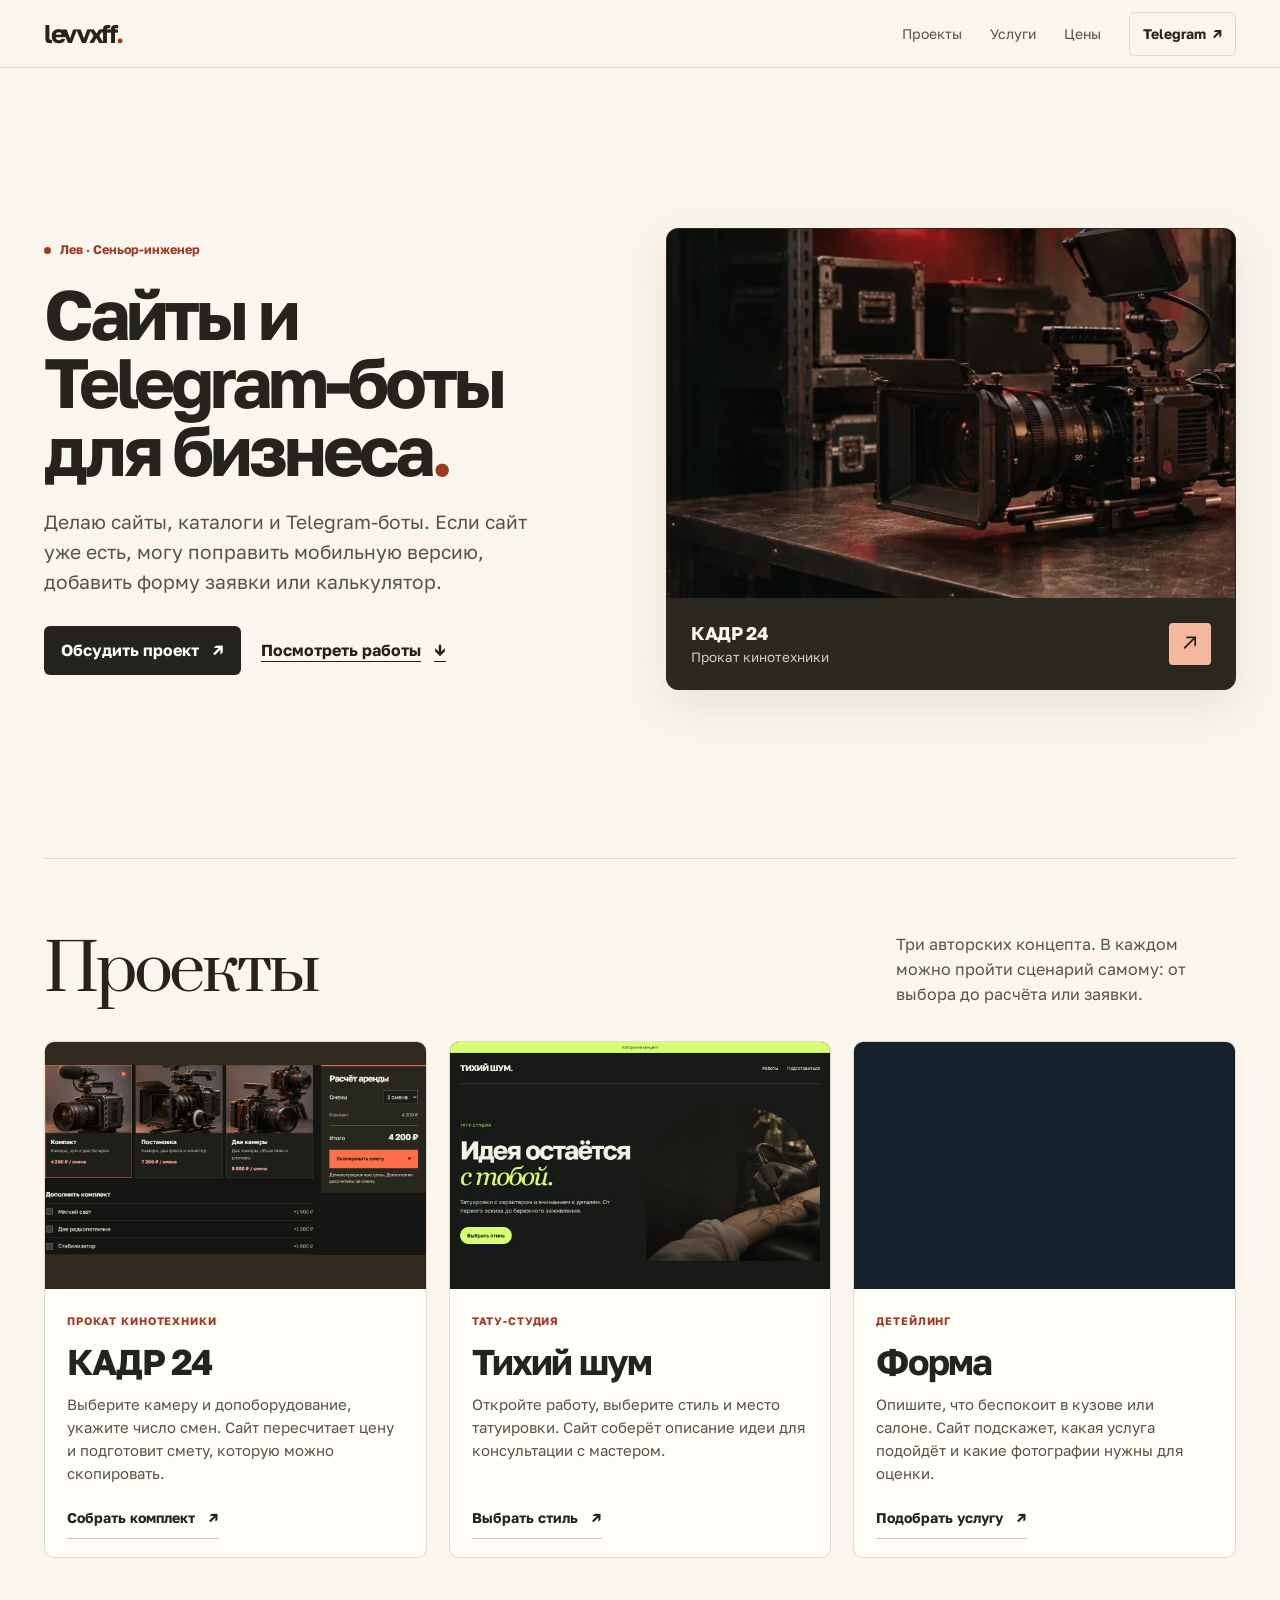
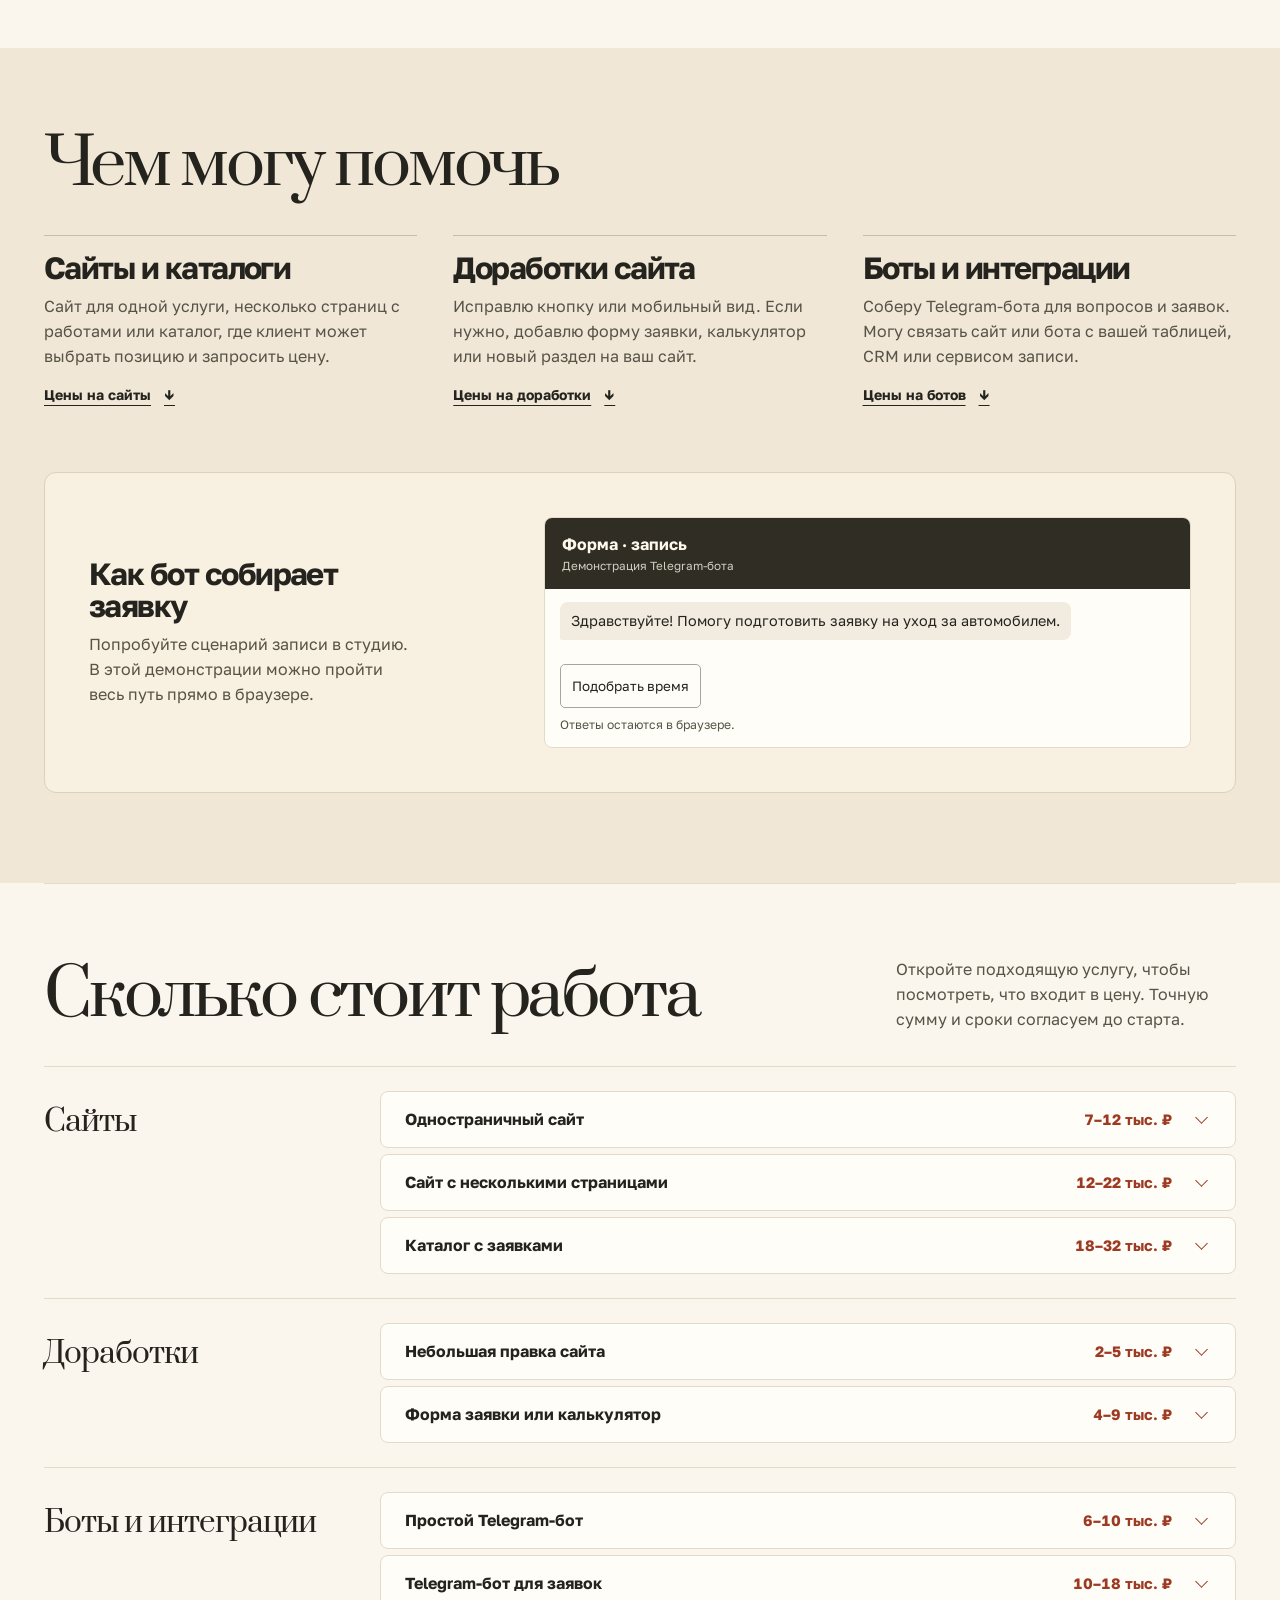
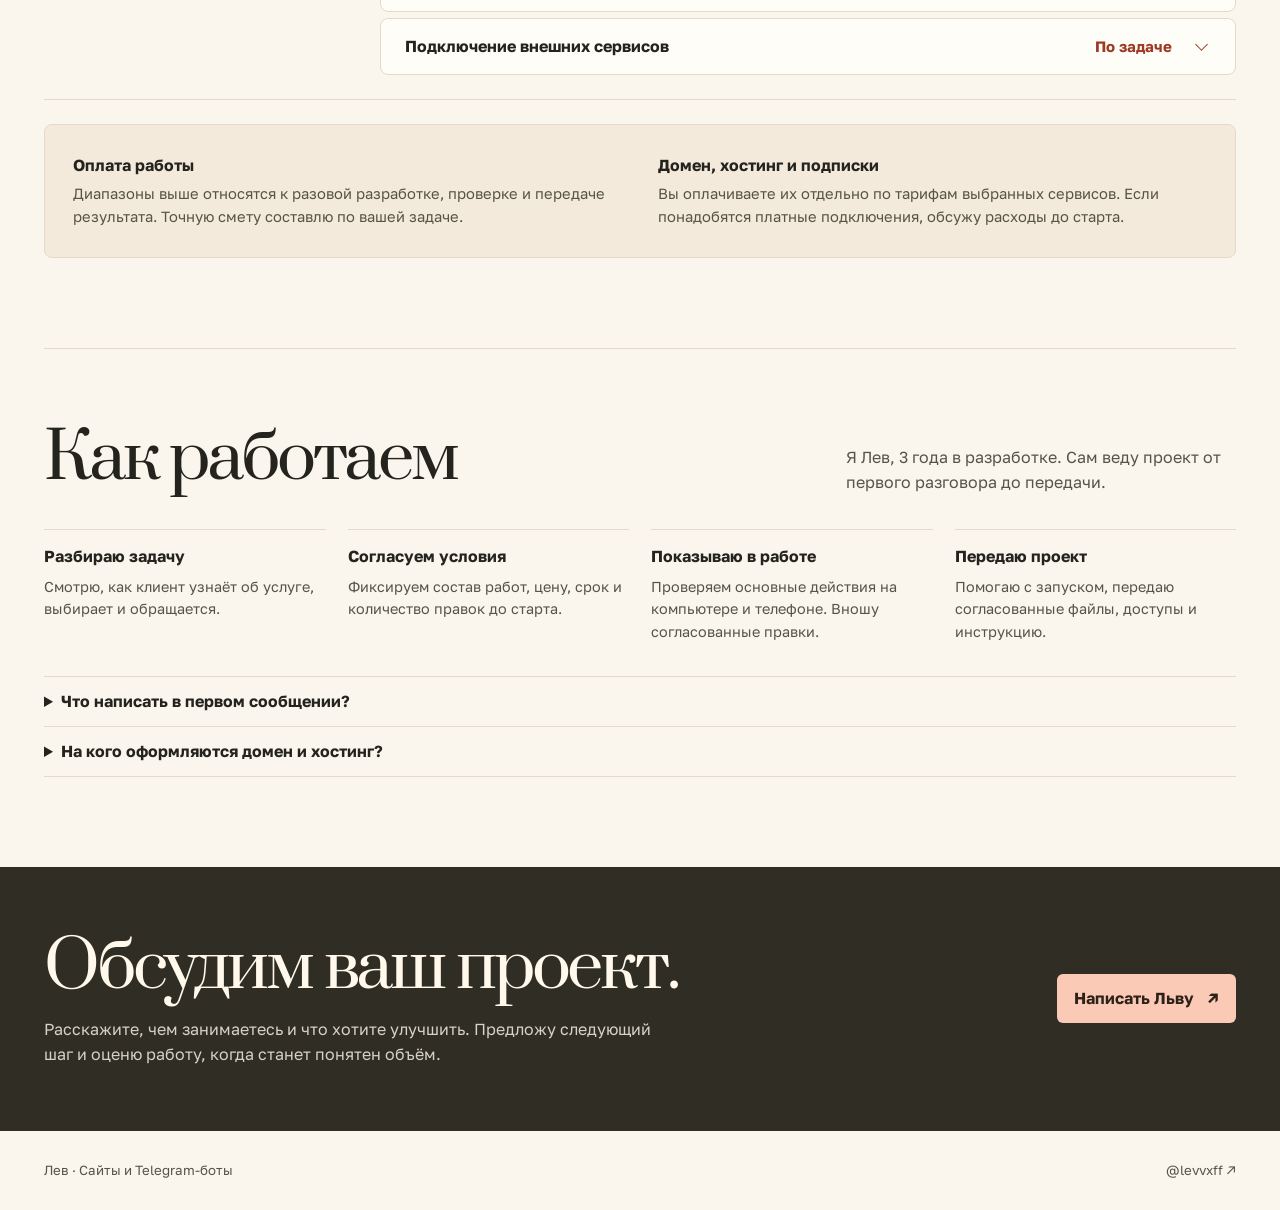
==== commit 0f42297f: "Publish service guide with itemized pricing" ====
--- a/index.html
+++ b/index.html
@@ -8,7 +8,7 @@
   <meta http-equiv="Content-Security-Policy" content="default-src 'self'; img-src 'self' data:; style-src 'self'; font-src 'self'; script-src 'self'; object-src 'none'; base-uri 'none'; form-action 'none'">
   <meta name="page-type" content="service">
   <meta name="site-kind" content="other">
-  <meta name="description" content="Лев, сеньор-инженер. Сайты, доработки и Telegram-боты для малого бизнеса. Три работающих концепта и ориентиры по стоимости.">
+  <meta name="description" content="Лев, сеньор-инженер. Сайты, каталоги, доработки и Telegram-боты для малого бизнеса. Примеры работ и цены с описанием услуг.">
   <link rel="canonical" href="https://ccczxccc.github.io/portfolio/">
   <meta property="og:type" content="website">
   <meta property="og:title" content="Лев · Сайты и Telegram-боты для бизнеса">
@@ -16,8 +16,8 @@
   <meta property="og:url" content="https://ccczxccc.github.io/portfolio/">
   <meta property="og:image" content="https://ccczxccc.github.io/portfolio/assets/preview.png">
   <link rel="icon" href="assets/favicon.svg" type="image/svg+xml">
-  <link rel="stylesheet" href="styles.css">
-  <script src="pricing.js" defer></script>
+  <link rel="stylesheet" href="styles.css?v=20261125-prices">
+  <script src="pricing.js?v=20261125-prices" defer></script>
   <script src="bot-demo.js" defer></script>
   <title>Лев · Сайты и Telegram-боты для бизнеса</title>
 </head>
@@ -40,7 +40,7 @@
       <div class="hero-copy">
         <p class="intro-label"><span aria-hidden="true"></span>Лев · Сеньор-инженер</p>
         <h1 id="hero-title">Сайты и<br>Telegram-боты<br>для бизнеса<span>.</span></h1>
-        <p class="hero-subtitle">Собираю сайты, на которых удобно выбрать услугу и оставить заявку. Дорабатываю действующие страницы и делаю ботов для записи и частых вопросов.</p>
+        <p class="hero-subtitle">Делаю сайты, каталоги и Telegram-боты. Если сайт уже есть, могу поправить мобильную версию, добавить форму заявки или калькулятор.</p>
         <div class="hero-actions">
           <a class="button primary" href="https://t.me/levvxff?text=Здравствуйте%2C%20Лев%21%20Хочу%20обсудить%20проект." target="_blank" rel="noopener noreferrer">Обсудить проект <span aria-hidden="true">↗</span></a>
           <a class="text-link" href="#works">Посмотреть работы <span aria-hidden="true">↓</span></a>
@@ -101,9 +101,21 @@
       <div class="shell">
         <header class="section-head"><h2 id="services-title">Чем могу помочь</h2></header>
         <div class="service-list">
-          <article><h3>Сайт с нуля</h3><p>Страница услуги, сайт с работами или каталог. Продумываю структуру, дизайн, мобильную версию и путь до обращения.</p></article>
-          <article><h3>Доработка сайта</h3><p>Пересоберу нужную страницу, поправлю мобильный вид или упрощу заявку. Сначала проверю, что уже работает.</p></article>
-          <article><h3>Telegram-бот</h3><p>Меню, частые вопросы, запись или сбор заявки. Сценарий, передачу данных и внешние сервисы согласуем заранее.</p></article>
+          <article>
+            <h3>Сайты и каталоги</h3>
+            <p>Сайт для одной услуги, несколько страниц с работами или каталог, где клиент может выбрать позицию и запросить цену.</p>
+            <a class="text-link service-price-link" href="#prices-sites">Цены на сайты <span aria-hidden="true">↓</span></a>
+          </article>
+          <article>
+            <h3>Доработки сайта</h3>
+            <p>Исправлю кнопку или мобильный вид. Если нужно, добавлю форму заявки, калькулятор или новый раздел на ваш сайт.</p>
+            <a class="text-link service-price-link" href="#prices-updates">Цены на доработки <span aria-hidden="true">↓</span></a>
+          </article>
+          <article>
+            <h3>Боты и интеграции</h3>
+            <p>Соберу Telegram-бота для вопросов и заявок. Могу связать сайт или бота с вашей таблицей, CRM или сервисом записи.</p>
+            <a class="text-link service-price-link" href="#prices-bots">Цены на ботов <span aria-hidden="true">↓</span></a>
+          </article>
         </div>
         <div class="bot-demo">
           <div class="bot-description"><h3>Как бот собирает заявку</h3><p>Попробуйте сценарий записи в студию. В этой демонстрации можно пройти весь путь прямо в браузере.</p></div>
@@ -120,8 +132,120 @@
     </section>
 
     <section class="pricing shell" id="prices" aria-labelledby="prices-title">
-      <header class="section-head"><h2 id="prices-title">Стоимость</h2><p>Для типовых проектов даю ориентир. Точную цену назову после того, как посмотрю объём и материалы.</p></header>
-      <div class="pricing-layout"><fieldset class="price-options"><legend>Что нужно сделать?</legend><label class="price-option"><input type="radio" name="price-service" value="onepage" checked data-min="7000" data-max="12000" data-title="Небольшая страница" data-detail="Одна услуга или небольшой проект. Входит структура, дизайн, мобильная версия и путь к обращению."><span class="price-option-main"><strong>Небольшая страница</strong><small>Одна услуга, до пяти смысловых блоков</small></span><span class="price-range">7–12 тыс. ₽</span></label><label class="price-option"><input type="radio" name="price-service" value="site" data-min="12000" data-max="22000" data-title="Сайт с работами и разделами" data-detail="Несколько разделов, галерея или простой каталог. Количество страниц уточним отдельно."><span class="price-option-main"><strong>Сайт с работами и разделами</strong><small>Галерея, услуги, подробная подача</small></span><span class="price-range">12–22 тыс. ₽</span></label><label class="price-option"><input type="radio" name="price-service" value="simple-bot" data-min="6000" data-max="10000" data-title="Простой Telegram-бот" data-detail="Меню, ответы на частые вопросы и переход к человеку. Без внешних систем и платежей."><span class="price-option-main"><strong>Простой Telegram-бот</strong><small>Меню, ответы, переход к человеку</small></span><span class="price-range">6–10 тыс. ₽</span></label><label class="price-option"><input type="radio" name="price-service" value="request-bot" data-min="10000" data-max="18000" data-title="Бот для сбора заявок" data-detail="Сценарий вопросов, сбор данных и уведомление о заявке. Способ хранения и передачи данных согласуем до работы."><span class="price-option-main"><strong>Бот для сбора заявок</strong><small>Вопросы, контакт, уведомление</small></span><span class="price-range">10–18 тыс. ₽</span></label><a class="repair-link" href="https://t.me/levvxff?text=Здравствуйте%2C%20Лев%21%20Хочу%20доработать%20сайт." target="_blank" rel="noopener noreferrer">Нужна доработка своего сайта? <span aria-hidden="true">↗</span></a></fieldset><aside class="price-result" aria-label="Предварительная оценка"><p class="result-kicker">Ваш ориентир</p><h3 id="estimate-title">Небольшая страница</h3><strong id="estimate-amount" aria-live="polite">7–12 тыс. ₽</strong><p id="estimate-detail">Одна услуга или небольшой проект. Входит структура, дизайн, мобильная версия и путь к обращению.</p><label class="custom-option"><input id="complex-integration" type="checkbox"><span>Нужна оплата, CRM или другая внешняя интеграция</span></label><p class="estimate-note" id="estimate-note">Цену и сроки фиксируем после согласования задачи. Домен, платные тарифы и внешние сервисы обсудим отдельно, если они понадобятся.</p><a href="https://t.me/levvxff" target="_blank" rel="noopener noreferrer" class="button button-price" id="estimate-contact">Открыть черновик в Telegram <span aria-hidden="true">↗</span></a></aside></div>
+      <header class="section-head">
+        <h2 id="prices-title">Сколько стоит работа</h2>
+        <p>Откройте подходящую услугу, чтобы посмотреть, что входит в цену. Точную сумму и сроки согласуем до старта.</p>
+      </header>
+
+      <div class="price-guide">
+        <section class="price-group" id="prices-sites" aria-labelledby="prices-sites-title">
+          <h3 id="prices-sites-title">Сайты</h3>
+          <div class="price-list">
+            <details class="price-item" name="portfolio-price">
+              <summary><span class="price-title">Одностраничный сайт</span><span class="price-range">7–12 тыс. ₽</span></summary>
+              <div class="price-detail">
+                <dl>
+                  <div><dt>Что входит</dt><dd>Страница для одной услуги до пяти блоков. Соберу структуру, дизайн и мобильную версию, добавлю кнопку связи и помогу с запуском.</dd></div>
+                  <div><dt>От чего зависит цена</dt><dd>У нижней границы обычно уже есть тексты и фото. Подготовка материалов, дополнительные блоки и форма с несколькими полями увеличивают смету.</dd></div>
+                </dl>
+                <label class="price-extra" hidden><input type="checkbox">Добавить вопрос об интеграции</label>
+                <a class="button button-price" href="https://t.me/levvxff" target="_blank" rel="noopener noreferrer">Обсудить в Telegram <span aria-hidden="true">↗</span></a>
+              </div>
+            </details>
+            <details class="price-item" name="portfolio-price">
+              <summary><span class="price-title">Сайт с несколькими страницами</span><span class="price-range">12–22 тыс. ₽</span></summary>
+              <div class="price-detail">
+                <dl>
+                  <div><dt>Что входит</dt><dd>Сайт с навигацией, страницами услуг, примерами работ и контактами. Адаптирую страницы под телефон и подготовлю их к запуску.</dd></div>
+                  <div><dt>От чего зависит цена</dt><dd>Три страницы на общей структуре ближе к 12 тысячам. Отдельный дизайн для разных разделов, галерея с фильтрами или перенос материалов добавляют работы.</dd></div>
+                </dl>
+                <label class="price-extra" hidden><input type="checkbox">Добавить вопрос об интеграции</label>
+                <a class="button button-price" href="https://t.me/levvxff" target="_blank" rel="noopener noreferrer">Обсудить в Telegram <span aria-hidden="true">↗</span></a>
+              </div>
+            </details>
+            <details class="price-item" name="portfolio-price">
+              <summary><span class="price-title">Каталог с заявками</span><span class="price-range">18–32 тыс. ₽</span></summary>
+              <div class="price-detail">
+                <dl>
+                  <div><dt>Что входит</dt><dd>Категории, карточки товаров или услуг, запрос цены или наличия по выбранной позиции. Подходит, например, для проката оборудования.</dd></div>
+                  <div><dt>От чего зависит цена</dt><dd>Считаю количество карточек и способы выбора. Поиск, фильтры и загрузка позиций из таблицы увеличивают смету. Корзину и оплату оцениваю отдельно.</dd></div>
+                </dl>
+                <label class="price-extra" hidden><input type="checkbox">Добавить вопрос об интеграции</label>
+                <a class="button button-price" href="https://t.me/levvxff" target="_blank" rel="noopener noreferrer">Обсудить в Telegram <span aria-hidden="true">↗</span></a>
+              </div>
+            </details>
+          </div>
+        </section>
+
+        <section class="price-group" id="prices-updates" aria-labelledby="prices-updates-title">
+          <h3 id="prices-updates-title">Доработки</h3>
+          <div class="price-list">
+            <details class="price-item" name="portfolio-price">
+              <summary><span class="price-title">Небольшая правка сайта</span><span class="price-range">2–5 тыс. ₽</span></summary>
+              <div class="price-detail">
+                <dl>
+                  <div><dt>Что входит</dt><dd>Одна задача на действующем сайте. Например, исправить ссылку на мессенджер, обновить блок или поправить его на телефоне. После изменения проверю затронутый участок.</dd></div>
+                  <div><dt>От чего зависит цена</dt><dd>Замена ссылки с готовым доступом близка к нижней границе. Пересборка блока и правки в нескольких местах требуют больше времени. Сначала посмотрю платформу и доступы.</dd></div>
+                </dl>
+                <a class="button button-price" href="https://t.me/levvxff" target="_blank" rel="noopener noreferrer">Обсудить в Telegram <span aria-hidden="true">↗</span></a>
+              </div>
+            </details>
+            <details class="price-item" name="portfolio-price">
+              <summary><span class="price-title">Форма заявки или калькулятор</span><span class="price-range">4–9 тыс. ₽</span></summary>
+              <div class="price-detail">
+                <dl>
+                  <div><dt>Что входит</dt><dd>Форма с проверкой полей и передачей заявки в согласованный канал или калькулятор с выводом суммы. Добавлю на ваш сайт и проверю с телефона.</dd></div>
+                  <div><dt>От чего зависит цена</dt><dd>Простая форма с несколькими полями ближе к нижней границе. Условные вопросы, вложения и расчёт по нескольким тарифам стоят дороже.</dd></div>
+                </dl>
+                <label class="price-extra" hidden><input type="checkbox">Добавить вопрос об интеграции</label>
+                <a class="button button-price" href="https://t.me/levvxff" target="_blank" rel="noopener noreferrer">Обсудить в Telegram <span aria-hidden="true">↗</span></a>
+              </div>
+            </details>
+          </div>
+        </section>
+
+        <section class="price-group" id="prices-bots" aria-labelledby="prices-bots-title">
+          <h3 id="prices-bots-title">Боты и интеграции</h3>
+          <div class="price-list">
+            <details class="price-item" name="portfolio-price">
+              <summary><span class="price-title">Простой Telegram-бот</span><span class="price-range">6–10 тыс. ₽</span></summary>
+              <div class="price-detail">
+                <dl>
+                  <div><dt>Что входит</dt><dd>Меню, ответы на частые вопросы и кнопка связи с сотрудником. Настрою и проверю основные команды.</dd></div>
+                  <div><dt>От чего зависит цена</dt><dd>Готовые ответы и одно меню ближе к 6 тысячам. Дополнительные разделы и разные ответы в зависимости от выбора расширяют сценарий.</dd></div>
+                </dl>
+                <a class="button button-price" href="https://t.me/levvxff" target="_blank" rel="noopener noreferrer">Обсудить в Telegram <span aria-hidden="true">↗</span></a>
+              </div>
+            </details>
+            <details class="price-item" name="portfolio-price">
+              <summary><span class="price-title">Telegram-бот для заявок</span><span class="price-range">10–18 тыс. ₽</span></summary>
+              <div class="price-detail">
+                <dl>
+                  <div><dt>Что входит</dt><dd>Бот задаёт вопросы, собирает контакт и передаёт заявку ответственному. Сценарий можно использовать и для запроса на запись.</dd></div>
+                  <div><dt>От чего зависит цена</dt><dd>Одна анкета и один получатель ближе к 10 тысячам. Разные анкеты по услугам, проверка ответов и распределение заявок по сотрудникам увеличивают смету.</dd></div>
+                </dl>
+                <label class="price-extra" hidden><input type="checkbox">Добавить вопрос об интеграции</label>
+                <a class="button button-price" href="https://t.me/levvxff" target="_blank" rel="noopener noreferrer">Обсудить в Telegram <span aria-hidden="true">↗</span></a>
+              </div>
+            </details>
+            <details class="price-item" name="portfolio-price">
+              <summary><span class="price-title">Подключение внешних сервисов</span><span class="price-range">По задаче</span></summary>
+              <div class="price-detail">
+                <dl>
+                  <div><dt>Что можно подключить</dt><dd>Передачу заявки в таблицу или CRM, связь с сервисом записи или онлайн-оплату. Сначала проверю, как выбранный сервис принимает данные.</dd></div>
+                  <div><dt>От чего зависит цена</dt><dd>На оценку влияют доступы и возможности сервиса. Например, передача заявки в CRM обычно проще, чем синхронизация её статуса между двумя системами.</dd></div>
+                </dl>
+                <a class="button button-price" href="https://t.me/levvxff" target="_blank" rel="noopener noreferrer">Обсудить в Telegram <span aria-hidden="true">↗</span></a>
+              </div>
+            </details>
+          </div>
+        </section>
+      </div>
+
+      <dl class="price-terms">
+        <div><dt>Оплата работы</dt><dd>Диапазоны выше относятся к разовой разработке, проверке и передаче результата. Точную смету составлю по вашей задаче.</dd></div>
+        <div><dt>Домен, хостинг и подписки</dt><dd>Вы оплачиваете их отдельно по тарифам выбранных сервисов. Если понадобятся платные подключения, обсужу расходы до старта.</dd></div>
+      </dl>
     </section>
 
     <section class="process shell" id="approach" aria-labelledby="approach-title">
--- a/styles.css
+++ b/styles.css
@@ -86,22 +86,37 @@
 .chat-choices button{background:var(--white);color:var(--ink);border:1px solid #a8a69b;padding:8px 11px;min-height:44px;font-size:.84rem}
 .chat-choices button:hover,.chat-head button:hover{background:var(--warm);color:var(--ink)}
 .chat-note{color:var(--muted);font-size:.76rem;padding:0 15px 12px}
-.pricing-layout{display:grid;grid-template-columns:minmax(0,1.05fr) minmax(0,.95fr);gap:22px;align-items:start}
-.price-options{display:grid;gap:10px;margin:0;padding:0;border:0;min-width:0}
-.price-options legend{margin-bottom:12px;font-weight:700}
-.price-option{display:grid;grid-template-columns:auto 1fr auto;align-items:center;gap:13px;padding:14px;background:var(--white);border:1px solid var(--line);cursor:pointer}
-.price-option:has(input:checked){border-color:var(--accent)}
-.price-option input,.custom-option input{width:20px;height:20px;margin:0;accent-color:var(--accent)}
-.price-option-main{display:grid;gap:4px}
-.price-option-main small{color:var(--muted)}
-.price-range{color:var(--accent);white-space:nowrap;font-size:.88rem;font-weight:700}
-.price-result{display:grid;gap:13px;padding:23px;background:#f1e8d8;border:1px solid var(--line)}
-.result-kicker,.estimate-note{color:var(--muted);font-size:.8rem}
-.price-result h3{font-size:1.45rem}
-#estimate-amount{color:var(--accent);font-size:clamp(1.6rem,3.4vw,2.55rem);letter-spacing:-.045em}
-#estimate-detail{font-size:.94rem}
-.custom-option{display:flex;align-items:start;gap:9px;padding-block:11px;border-block:1px solid #c3bfb2;font-size:.85rem;cursor:pointer}
-.custom-option input{flex:none}
+.service-price-link{min-height:44px;margin-top:4px;font-size:.875rem}
+.price-guide{border-top:1px solid var(--line)}
+.price-group{
+  display:grid;grid-template-columns:minmax(0,1fr) minmax(0,3fr);
+  gap:clamp(20px,4vw,54px);padding-block:24px;border-bottom:1px solid var(--line);
+}
+.price-group h3{padding-top:13px;font:400 clamp(1.3rem,2.3vw,2rem)/1.23 var(--display);letter-spacing:-.035em}
+.price-list{display:grid;gap:6px;min-width:0}
+.price-item{background:var(--white);border:1px solid var(--line);border-radius:8px}
+.price-item[open]{border-color:#d7c0a9}
+.price-item summary{
+  display:grid;grid-template-columns:minmax(0,1fr) auto 1.15rem;align-items:center;
+  gap:clamp(8px,2vw,21px);min-height:55px;padding:12px clamp(12px,2vw,24px);
+  border-radius:7px;cursor:pointer;list-style:none;line-height:1.35;
+}
+.price-item summary::-webkit-details-marker{display:none}
+.price-item summary:hover,.price-item[open] summary{background:#f5edde}
+.price-item[open] summary{border-radius:7px 7px 0 0}
+.price-item summary::after{content:"";width:.5rem;height:.5rem;justify-self:center;border:solid var(--accent);border-width:0 1.5px 1.5px 0;transform:translateY(-2px) rotate(45deg)}
+.price-item[open] summary::after{transform:translateY(2px) rotate(225deg)}
+.price-title{font-weight:700;overflow-wrap:anywhere}
+.price-range{color:var(--accent);white-space:nowrap;font-size:.94rem;font-weight:700;font-variant-numeric:tabular-nums}
+.price-detail{padding:16px clamp(12px,2vw,24px) 20px;border-top:1px solid var(--line)}
+.price-detail dl,.price-terms{display:grid;grid-template-columns:repeat(2,minmax(0,1fr));gap:clamp(15px,3vw,36px);margin:0}
+.price-detail dt,.price-terms dt{font-weight:700}
+.price-detail dd,.price-terms dd{margin:5px 0 0;color:var(--muted);font-size:.92rem}
+.price-detail .button{margin-top:16px;min-height:44px;font-size:.875rem}
+.price-extra{display:flex;align-items:center;gap:9px;width:fit-content;min-height:44px;margin-top:10px;font-size:.875rem;cursor:pointer}
+.price-extra input{flex:none;width:18px;height:18px;margin:0;accent-color:var(--accent)}
+.price-extra:not([hidden]) + .button{margin-top:4px}
+.price-terms{margin-top:24px;padding:clamp(15px,2.7vw,28px);border:1px solid var(--line);border-radius:8px;background:#f3eadb}
 .process .section-head p{max-width:390px}
 .steps{display:grid;grid-template-columns:repeat(4,minmax(0,1fr));gap:22px;padding:0;list-style:none}
 .steps li{padding-top:14px;border-top:1px solid var(--line)}
@@ -128,12 +143,17 @@
   .feature picture{aspect-ratio:2.25}.feature img{object-position:center}.feature-bottom{padding:9px 13px}.feature-arrow{min-width:34px;height:34px}
   .works,.pricing,.process,.services{padding-block:45px 55px}
   .section-head{display:block;margin-bottom:22px}.section-head p{margin-top:9px}
-  .project-list,.service-list,.bot-demo,.pricing-layout,.steps{grid-template-columns:1fr}
+  .project-list,.service-list,.bot-demo,.steps,.price-group,.price-detail dl,.price-terms{grid-template-columns:1fr}
+  .price-group{padding-block:17px;gap:10px}.price-group h3{padding-top:0}
   .project-list{gap:16px}.project-preview{aspect-ratio:1.65}.project-copy{padding:17px 16px 12px}
   .service-list,.steps{gap:20px}.bot-demo{gap:15px;margin-top:26px;padding-top:23px}.bot-description{max-width:420px}
   .contact-inner{display:block;padding-block:43px}.contact .button{margin-top:18px}
 }
-@media(max-width:370px){.hero-actions .button{padding-inline:11px}.header-inner nav{gap:9px}.price-option{grid-template-columns:auto 1fr}.price-range{grid-column:2}}
+@media(max-width:370px){
+  .hero-actions .button{padding-inline:11px}.header-inner nav{gap:9px}
+  .price-item summary{grid-template-columns:minmax(0,1fr) 1.15rem;row-gap:4px}
+  .price-range{grid-column:1}.price-item summary::after{grid-area:1/2/span 2}
+}
 @media(prefers-reduced-motion:reduce){html{scroll-behavior:auto}.button,.feature img,.project-preview img{transition:none}.button:hover,.feature:hover img,.project-preview:hover img{transform:none}}
 
 /* Final spacing and interaction details. */
@@ -144,7 +164,6 @@
 .hero{min-height:min(790px,calc(100svh - 67px));gap:clamp(25px,4.1vw,64px)}
 .hero h1,.section-head h2,.contact h2{text-wrap:balance}
 .section-head h2,.contact h2{font:400 clamp(2.15rem,5.05vw,4.3rem)/1.13 var(--display);letter-spacing:-.049em}
-.price-range,#estimate-amount{font-variant-numeric:tabular-nums}
 .hero h1{font-size:clamp(2.65rem,5.45vw,5.5rem)}
 .hero-subtitle{max-width:515px}
 .hero-actions .primary,.button-price,.contact .button{border-radius:6px}
@@ -166,13 +185,6 @@
 .user-message{border-radius:8px 8px 2px 8px}
 .chat-choices button,.chat-head button{border-radius:5px;cursor:pointer}
 .chat-choices:empty{display:none}
-.price-option{border-radius:7px;transition:border-color .16s,background .16s}
-.price-option:has(input:checked){background:#fffcf3}
-.price-option:has(input:focus-visible){outline:2px solid var(--accent);outline-offset:2px}
-.price-option input:focus-visible{outline:none}
-.price-result{border-radius:10px;background:#f0e5d2}
-.repair-link{display:inline-flex;align-items:center;justify-content:space-between;gap:7px;justify-self:start;min-height:44px;color:var(--accent);font-size:.89rem;font-weight:700;text-underline-offset:4px}
-.repair-link:hover{text-decoration:underline}
 .questions{max-width:100%}
 .questions summary{min-height:44px}
 .button,.feature img,.project-preview img{transition-timing-function:var(--ease-out)}
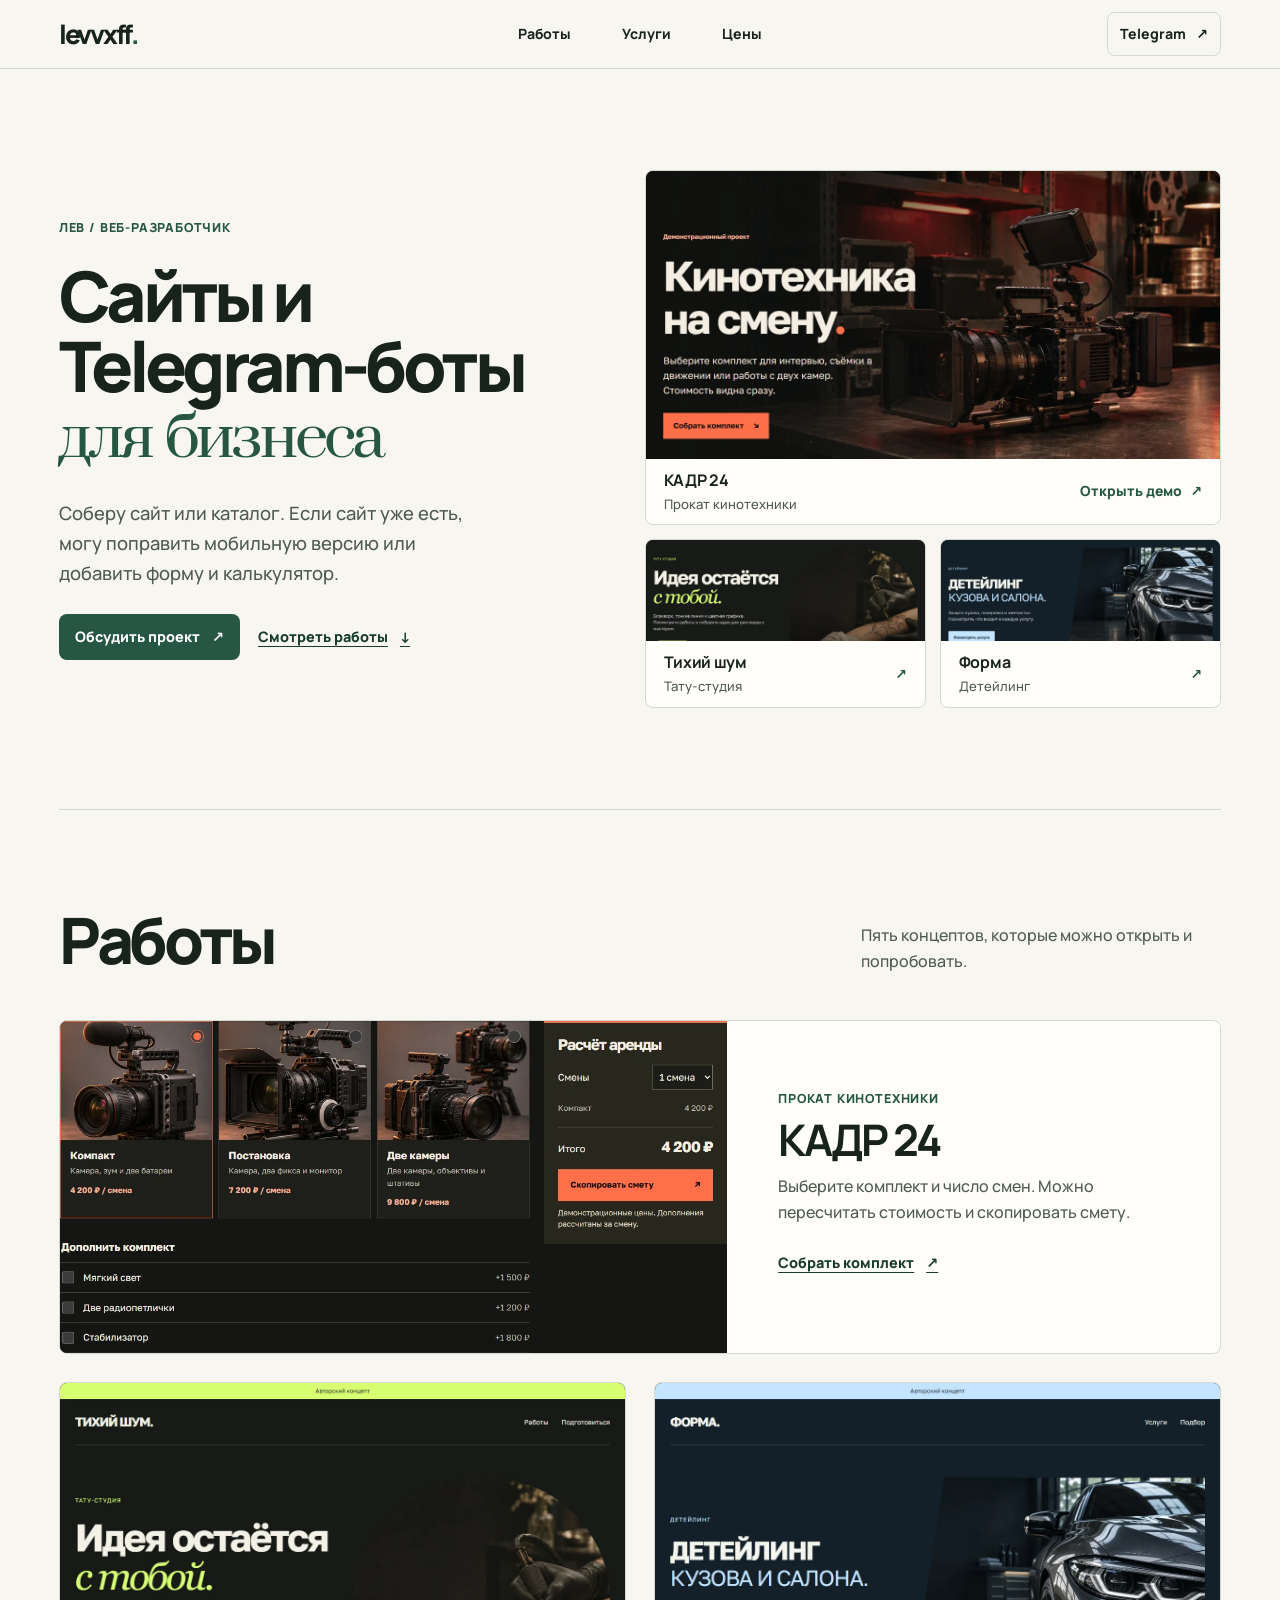
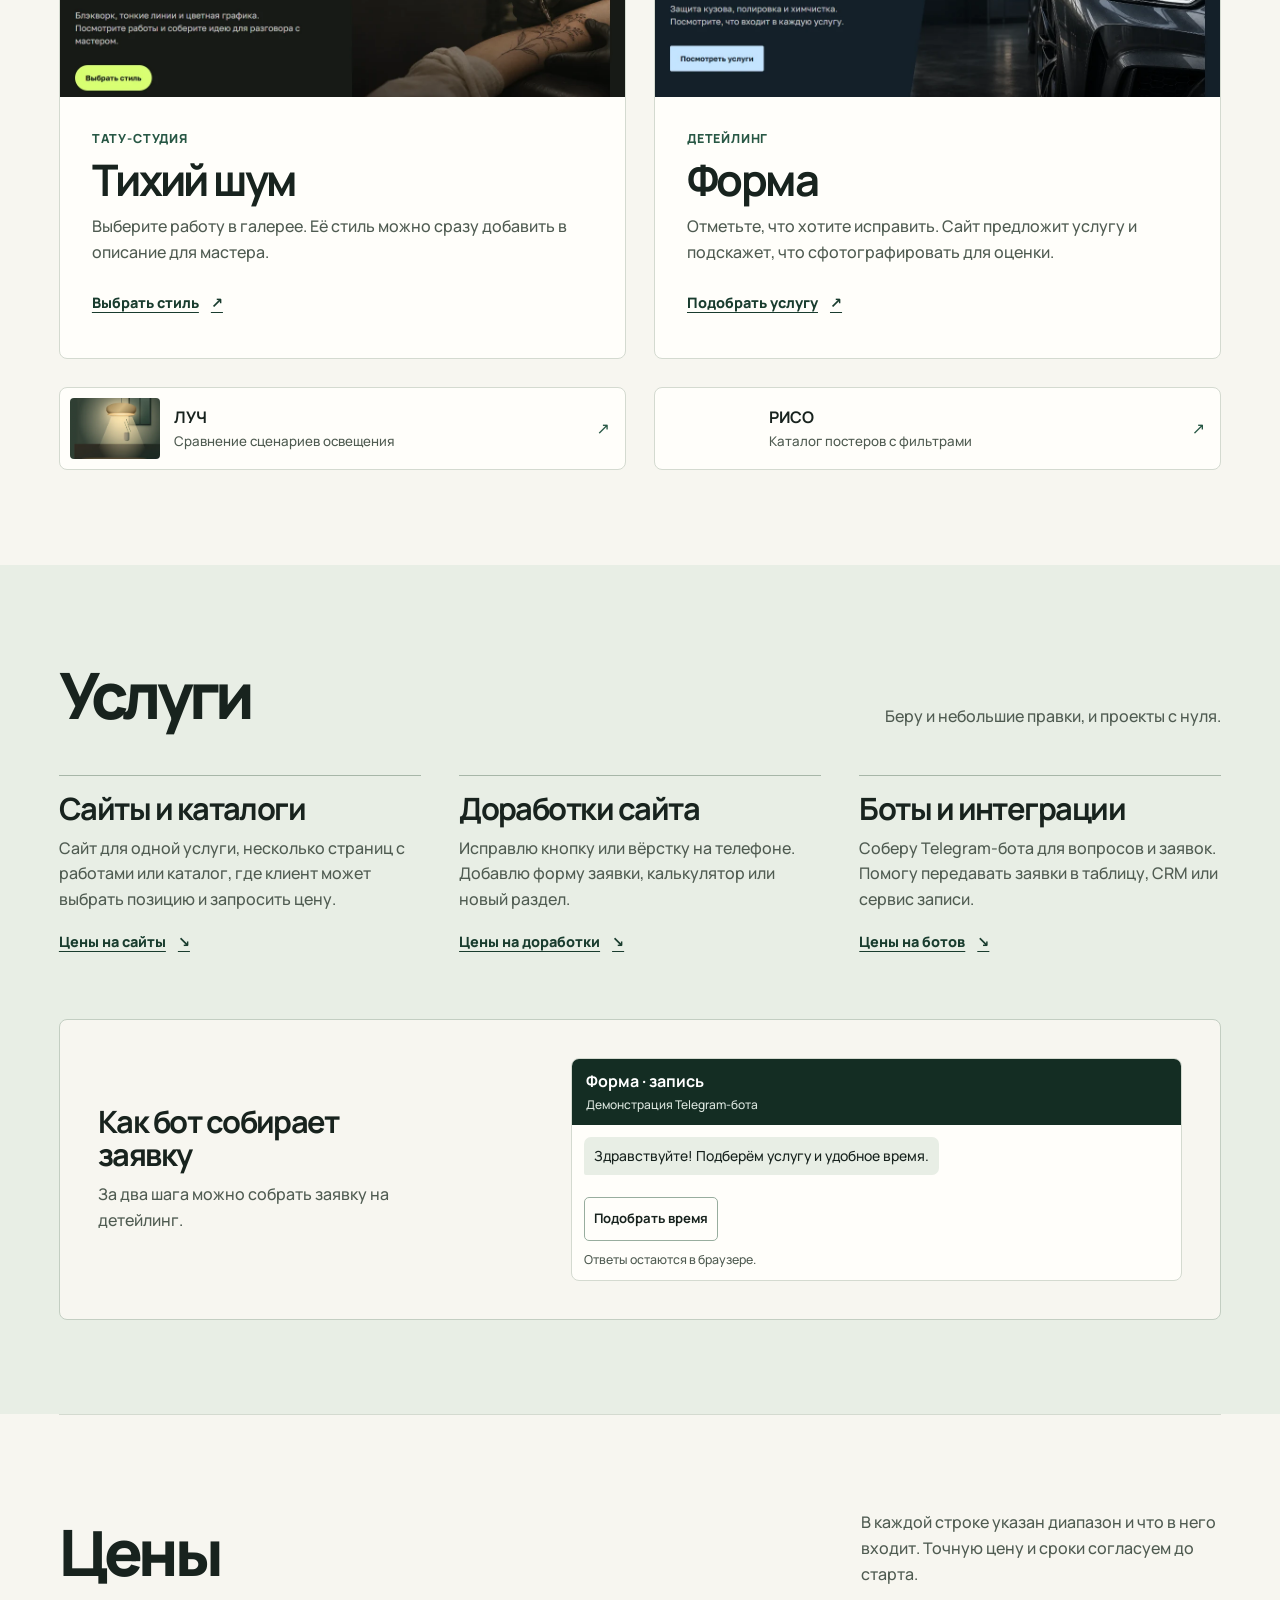
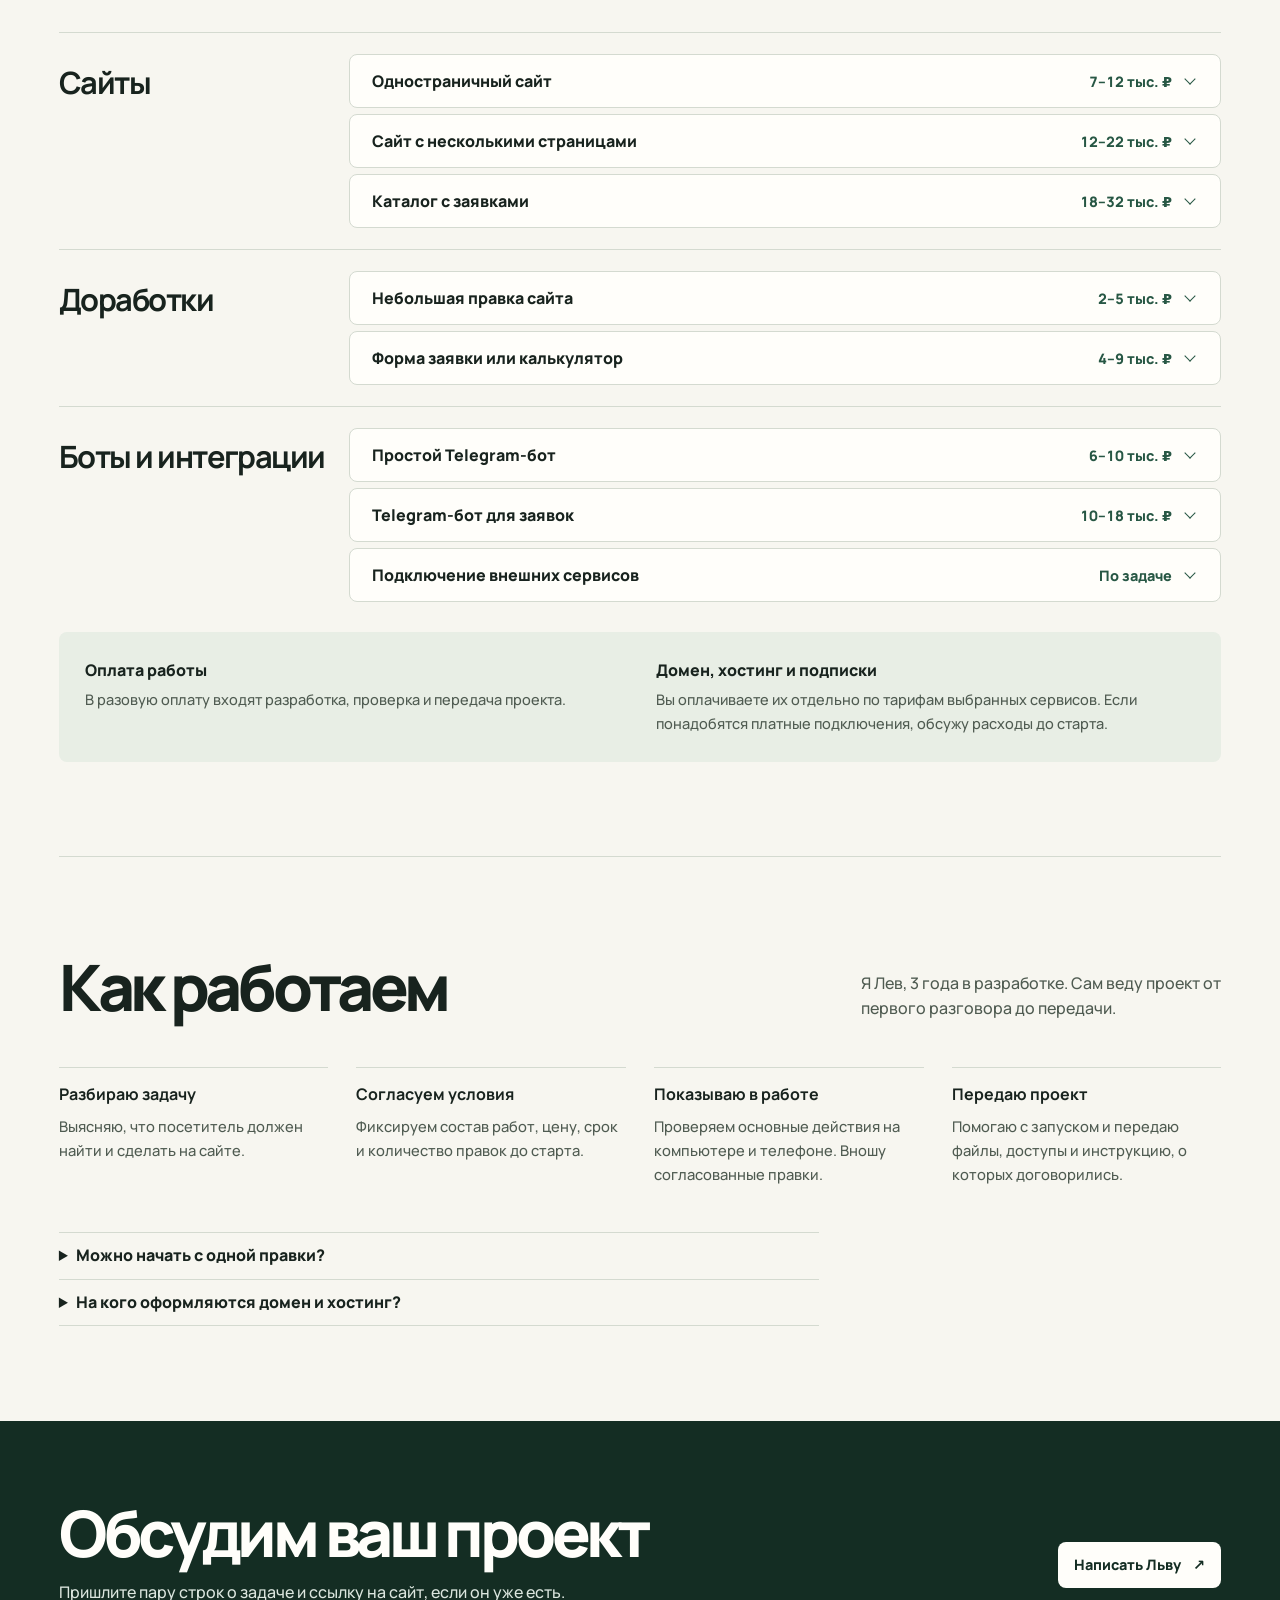
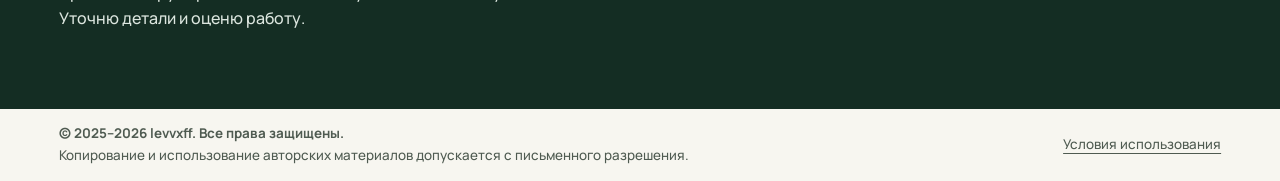
==== commit ff778191: "Redesign the portfolio and showcase all five projects" ====
--- a/index.html
+++ b/index.html
@@ -1,131 +1,163 @@
-<!doctype html>
+<!DOCTYPE html>
 <html lang="ru" data-type="service">
 <head>
   <meta charset="utf-8">
   <meta name="viewport" content="width=device-width, initial-scale=1">
-  <meta name="theme-color" content="#faf6ed">
+  <meta name="theme-color" content="#f7f6f0">
   <meta name="referrer" content="no-referrer">
   <meta http-equiv="Content-Security-Policy" content="default-src 'self'; img-src 'self' data:; style-src 'self'; font-src 'self'; script-src 'self'; object-src 'none'; base-uri 'none'; form-action 'none'">
   <meta name="page-type" content="service">
   <meta name="site-kind" content="other">
-  <meta name="description" content="Лев, сеньор-инженер. Сайты, каталоги, доработки и Telegram-боты для малого бизнеса. Примеры работ и цены с описанием услуг.">
+  <meta name="description" content="Лев, веб-разработчик. Делаю сайты, формы, калькуляторы и Telegram-ботов для малого бизнеса. Попробуйте пять демо и посмотрите цены.">
   <link rel="canonical" href="https://ccczxccc.github.io/portfolio/">
   <meta property="og:type" content="website">
-  <meta property="og:title" content="Лев · Сайты и Telegram-боты для бизнеса">
-  <meta property="og:description" content="Подбор комплекта, расчёт, заявки и Telegram-боты. Откройте проекты и попробуйте их в деле.">
+  <meta property="og:title" content="levvxff — сайты и Telegram-боты для малого бизнеса">
+  <meta property="og:description" content="Пять интерактивных работ. Попробуйте посчитать аренду, оформить запрос или подобрать услугу.">
   <meta property="og:url" content="https://ccczxccc.github.io/portfolio/">
-  <meta property="og:image" content="https://ccczxccc.github.io/portfolio/assets/preview.png">
+  <meta property="og:image" content="https://ccczxccc.github.io/portfolio/assets/preview.png?v=20261128">
   <link rel="icon" href="assets/favicon.svg" type="image/svg+xml">
-  <link rel="stylesheet" href="styles.css?v=20261125-prices">
-  <script src="pricing.js?v=20261125-prices" defer></script>
-  <script src="bot-demo.js" defer></script>
-  <title>Лев · Сайты и Telegram-боты для бизнеса</title>
+  <meta property="og:image:width" content="1200">
+  <meta property="og:image:height" content="630">
+  <meta property="og:image:alt" content="Портфолио Льва с превью трёх демонстрационных сайтов">
+  <link rel="stylesheet" href="styles.css?v=20261128">
+  <script src="pricing.js?v=20261128" defer></script>
+  <script src="bot-demo.js?v=20261128" defer></script>
+  <title>levvxff — сайты и Telegram-боты для малого бизнеса</title>
 </head>
 <body>
   <a class="skip-link" href="#main">Перейти к содержимому</a>
   <header class="site-header">
     <div class="shell header-inner">
-      <a class="wordmark" href="#main" aria-label="Лев, на главную">levvxff<span>.</span></a>
+      <a class="wordmark" href="#main">levvxff<span aria-hidden="true">.</span></a>
       <nav aria-label="Основная навигация">
-        <a href="#works">Проекты</a>
-        <a class="nav-services" href="#services">Услуги</a>
+        <a href="#works">Работы</a>
+        <a href="#services">Услуги</a>
         <a href="#prices">Цены</a>
-        <a class="nav-contact" href="https://t.me/levvxff" target="_blank" rel="noopener noreferrer">Telegram <span aria-hidden="true">↗</span></a>
       </nav>
+      <a class="nav-contact" href="https://t.me/levvxff" target="_blank" rel="noopener noreferrer">Telegram <span aria-hidden="true">↗</span></a>
     </div>
   </header>
 
   <main id="main" tabindex="-1">
     <section class="hero shell" aria-labelledby="hero-title">
       <div class="hero-copy">
-        <p class="intro-label"><span aria-hidden="true"></span>Лев · Сеньор-инженер</p>
-        <h1 id="hero-title">Сайты и<br>Telegram-боты<br>для бизнеса<span>.</span></h1>
-        <p class="hero-subtitle">Делаю сайты, каталоги и Telegram-боты. Если сайт уже есть, могу поправить мобильную версию, добавить форму заявки или калькулятор.</p>
+        <p class="intro-label">Лев / Веб-разработчик</p>
+        <h1 id="hero-title">Сайты и <span class="hero-line">Telegram-боты</span> <span class="hero-line hero-accent">для бизнеса</span></h1>
+        <p class="hero-subtitle">Соберу сайт или каталог. Если сайт уже есть, могу поправить мобильную версию или добавить форму и калькулятор.</p>
         <div class="hero-actions">
           <a class="button primary" href="https://t.me/levvxff?text=Здравствуйте%2C%20Лев%21%20Хочу%20обсудить%20проект." target="_blank" rel="noopener noreferrer">Обсудить проект <span aria-hidden="true">↗</span></a>
-          <a class="text-link" href="#works">Посмотреть работы <span aria-hidden="true">↓</span></a>
+          <a class="text-link" href="#works">Смотреть работы <span aria-hidden="true">↓</span></a>
         </div>
       </div>
-      <a class="feature" href="projects/kadr24/" aria-label="Открыть сайт Кадр 24">
-        <picture>
-          <source media="(max-width: 700px)" srcset="assets/kadr-mobile.webp">
+      <div class="hero-gallery">
+        <a class="feature feature-main" href="projects/kadr24/">
           <img src="assets/kadr-desktop.webp" width="1200" height="780" alt="" fetchpriority="high">
-        </picture>
-        <div class="feature-bottom"><span><strong>КАДР 24</strong><small>Прокат кинотехники</small></span><span class="feature-arrow" aria-hidden="true">↗</span></div>
-      </a>
+          <div class="feature-bottom">
+            <span><strong>КАДР 24</strong><small>Прокат кинотехники</small></span>
+            <span class="feature-action">Открыть демо <span aria-hidden="true">↗</span></span>
+          </div>
+        </a>
+        <a class="feature feature-compact" href="projects/atelier-ink/">
+          <img src="assets/project-one-desktop.webp" width="1200" height="780" alt="" decoding="async">
+          <div class="feature-bottom">
+            <span><strong>Тихий шум</strong><small>Тату-студия</small></span>
+            <span class="feature-action" aria-hidden="true">↗</span>
+          </div>
+        </a>
+        <a class="feature feature-compact" href="projects/drive-care/">
+          <img src="assets/project-two-desktop.webp" width="1200" height="780" alt="" decoding="async">
+          <div class="feature-bottom">
+            <span><strong>Форма</strong><small>Детейлинг</small></span>
+            <span class="feature-action" aria-hidden="true">↗</span>
+          </div>
+        </a>
+      </div>
     </section>
 
     <section class="works shell" id="works" aria-labelledby="works-title">
       <header class="section-head">
-        <h2 id="works-title">Проекты</h2>
-        <p>Три авторских концепта. В каждом можно пройти сценарий самому: от выбора до расчёта или заявки.</p>
+        <h2 id="works-title">Работы</h2>
+        <p>Пять концептов, которые можно открыть и попробовать.</p>
       </header>
       <div class="project-list">
-        <article class="project">
-          <a class="project-preview preview-kadr" href="projects/kadr24/#kits" aria-label="Открыть подбор комплекта в Кадр 24">
-            <img src="assets/kadr-detail.webp" width="1152" height="680" loading="lazy" decoding="async" alt="Комплекты кинотехники и расчёт стоимости аренды">
+        <article class="project project-lead">
+          <a class="project-preview preview-kadr" href="projects/kadr24/#kits">
+            <img src="assets/kadr-detail.webp" width="1128" height="562" loading="lazy" decoding="async" alt="Открыть калькулятор аренды кинотехники в «Кадре 24»">
           </a>
           <div class="project-copy">
-            <p class="category">ПРОКАТ КИНОТЕХНИКИ</p>
+            <p class="category">Прокат кинотехники</p>
             <h3>КАДР 24</h3>
-            <p>Выберите камеру и допоборудование, укажите число смен. Сайт пересчитает цену и подготовит смету, которую можно скопировать.</p>
+            <p>Выберите комплект и число смен. Можно пересчитать стоимость и скопировать смету.</p>
             <a class="text-link project-link" href="projects/kadr24/#kits">Собрать комплект <span aria-hidden="true">↗</span></a>
           </div>
         </article>
         <article class="project">
-          <a class="project-preview preview-ink" href="projects/atelier-ink/" aria-label="Открыть сайт Тихий шум">
-            <img src="assets/project-one-desktop.webp" width="1200" height="780" loading="lazy" decoding="async" alt="Тихий шум — первый экран сайта тату-студии">
+          <a class="project-preview preview-ink" href="projects/atelier-ink/#work">
+            <img src="assets/project-one-desktop.webp" width="1200" height="780" loading="lazy" decoding="async" alt="Открыть галерею тату-студии «Тихий шум»">
           </a>
           <div class="project-copy">
-            <p class="category">ТАТУ-СТУДИЯ</p>
+            <p class="category">Тату-студия</p>
             <h3>Тихий шум</h3>
-            <p>Откройте работу, выберите стиль и место татуировки. Сайт соберёт описание идеи для консультации с мастером.</p>
+            <p>Выберите работу в галерее. Её стиль можно сразу добавить в описание для мастера.</p>
             <a class="text-link project-link" href="projects/atelier-ink/#work">Выбрать стиль <span aria-hidden="true">↗</span></a>
           </div>
         </article>
         <article class="project">
-          <a class="project-preview preview-care" href="projects/drive-care/" aria-label="Открыть сайт Форма">
-            <img src="assets/project-two-desktop.webp" width="1200" height="780" loading="lazy" decoding="async" alt="Форма — первый экран сайта детейлинг-студии">
+          <a class="project-preview preview-care" href="projects/drive-care/#contact">
+            <img src="assets/project-two-desktop.webp" width="1200" height="780" loading="lazy" decoding="async" alt="Открыть подбор услуги детейлинга «Форма»">
           </a>
           <div class="project-copy">
-            <p class="category">ДЕТЕЙЛИНГ</p>
+            <p class="category">Детейлинг</p>
             <h3>Форма</h3>
-            <p>Опишите, что беспокоит в кузове или салоне. Сайт подскажет, какая услуга подойдёт и какие фотографии нужны для оценки.</p>
+            <p>Отметьте, что хотите исправить. Сайт предложит услугу и подскажет, что сфотографировать для оценки.</p>
             <a class="text-link project-link" href="projects/drive-care/#contact">Подобрать услугу <span aria-hidden="true">↗</span></a>
           </div>
         </article>
+      </div>
+      <div class="more-projects">
+        <a class="project-small" href="projects/studio-light/">
+          <img src="assets/luch-detail.webp" alt="" width="455" height="490" loading="lazy" decoding="async">
+          <span><strong>ЛУЧ</strong><small>Сравнение сценариев освещения</small></span>
+          <span aria-hidden="true">↗</span>
+        </a>
+        <a class="project-small" href="projects/poster-studio/">
+          <img src="assets/riso-detail.webp" alt="" width="840" height="454" loading="lazy" decoding="async">
+          <span><strong>РИСО</strong><small>Каталог постеров с фильтрами</small></span>
+          <span aria-hidden="true">↗</span>
+        </a>
       </div>
     </section>
 
     <section class="services" id="services" aria-labelledby="services-title">
       <div class="shell">
-        <header class="section-head"><h2 id="services-title">Чем могу помочь</h2></header>
+        <header class="section-head"><h2 id="services-title">Услуги</h2><p>Беру и небольшие правки, и проекты с нуля.</p></header>
         <div class="service-list">
           <article>
             <h3>Сайты и каталоги</h3>
             <p>Сайт для одной услуги, несколько страниц с работами или каталог, где клиент может выбрать позицию и запросить цену.</p>
-            <a class="text-link service-price-link" href="#prices-sites">Цены на сайты <span aria-hidden="true">↓</span></a>
+            <a class="text-link service-price-link" href="#prices-sites">Цены на сайты <span aria-hidden="true">↘</span></a>
           </article>
           <article>
             <h3>Доработки сайта</h3>
-            <p>Исправлю кнопку или мобильный вид. Если нужно, добавлю форму заявки, калькулятор или новый раздел на ваш сайт.</p>
-            <a class="text-link service-price-link" href="#prices-updates">Цены на доработки <span aria-hidden="true">↓</span></a>
+            <p>Исправлю кнопку или вёрстку на телефоне. Добавлю форму заявки, калькулятор или новый раздел.</p>
+            <a class="text-link service-price-link" href="#prices-updates">Цены на доработки <span aria-hidden="true">↘</span></a>
           </article>
           <article>
             <h3>Боты и интеграции</h3>
-            <p>Соберу Telegram-бота для вопросов и заявок. Могу связать сайт или бота с вашей таблицей, CRM или сервисом записи.</p>
-            <a class="text-link service-price-link" href="#prices-bots">Цены на ботов <span aria-hidden="true">↓</span></a>
+            <p>Соберу Telegram-бота для вопросов и заявок. Помогу передавать заявки в таблицу, CRM или сервис записи.</p>
+            <a class="text-link service-price-link" href="#prices-bots">Цены на ботов <span aria-hidden="true">↘</span></a>
           </article>
         </div>
-        <div class="bot-demo">
-          <div class="bot-description"><h3>Как бот собирает заявку</h3><p>Попробуйте сценарий записи в студию. В этой демонстрации можно пройти весь путь прямо в браузере.</p></div>
+        <div class="bot-demo" id="bot-demo">
+          <div class="bot-description"><h3>Как бот собирает заявку</h3><p>За два шага можно собрать заявку на детейлинг.</p></div>
           <section class="chat" aria-labelledby="chat-title">
             <header class="chat-head"><div><strong id="chat-title">Форма · запись</strong><small>Демонстрация Telegram-бота</small></div><button type="button" id="bot-reset" hidden>Начать заново</button></header>
             <div class="chat-log" id="bot-log" tabindex="-1" role="log" aria-live="polite" aria-relevant="additions">
-              <p class="bot-message">Здравствуйте! Помогу подготовить заявку на уход за автомобилем.</p>
+              <p class="bot-message">Здравствуйте! Подберём услугу и удобное время.</p>
             </div>
-            <div class="chat-choices" id="bot-choices"><button type="button" data-bot-start>Подобрать время</button></div>
+            <div class="chat-choices" id="bot-choices" hidden><button type="button">Подобрать время</button></div>
             <p class="chat-note">Ответы остаются в браузере.</p>
+            <noscript><p class="chat-note">Чтобы попробовать демонстрацию, включите JavaScript.</p></noscript>
           </section>
         </div>
       </div>
@@ -133,26 +165,26 @@
 
     <section class="pricing shell" id="prices" aria-labelledby="prices-title">
       <header class="section-head">
-        <h2 id="prices-title">Сколько стоит работа</h2>
-        <p>Откройте подходящую услугу, чтобы посмотреть, что входит в цену. Точную сумму и сроки согласуем до старта.</p>
+        <h2 id="prices-title">Цены</h2>
+        <p>В каждой строке указан диапазон и что в него входит. Точную цену и сроки согласуем до старта.</p>
       </header>
 
       <div class="price-guide">
         <section class="price-group" id="prices-sites" aria-labelledby="prices-sites-title">
           <h3 id="prices-sites-title">Сайты</h3>
           <div class="price-list">
-            <details class="price-item" name="portfolio-price">
+            <details class="price-item" id="price-landing" name="portfolio-price">
               <summary><span class="price-title">Одностраничный сайт</span><span class="price-range">7–12 тыс. ₽</span></summary>
               <div class="price-detail">
                 <dl>
                   <div><dt>Что входит</dt><dd>Страница для одной услуги до пяти блоков. Соберу структуру, дизайн и мобильную версию, добавлю кнопку связи и помогу с запуском.</dd></div>
-                  <div><dt>От чего зависит цена</dt><dd>У нижней границы обычно уже есть тексты и фото. Подготовка материалов, дополнительные блоки и форма с несколькими полями увеличивают смету.</dd></div>
-                </dl>
-                <label class="price-extra" hidden><input type="checkbox">Добавить вопрос об интеграции</label>
-                <a class="button button-price" href="https://t.me/levvxff" target="_blank" rel="noopener noreferrer">Обсудить в Telegram <span aria-hidden="true">↗</span></a>
-              </div>
-            </details>
-            <details class="price-item" name="portfolio-price">
+                  <div><dt>От чего зависит цена</dt><dd>Ближе к 7 тысячам, если тексты и фото готовы. Подготовка материалов, дополнительные блоки и сложная форма увеличат цену.</dd></div>
+                </dl>
+                <label class="price-extra" hidden><input type="checkbox">Добавить вопрос об интеграции</label>
+                <a class="button button-price" href="https://t.me/levvxff" target="_blank" rel="noopener noreferrer">Обсудить в Telegram <span aria-hidden="true">↗</span></a>
+              </div>
+            </details>
+            <details class="price-item" id="price-website" name="portfolio-price">
               <summary><span class="price-title">Сайт с несколькими страницами</span><span class="price-range">12–22 тыс. ₽</span></summary>
               <div class="price-detail">
                 <dl>
@@ -163,7 +195,7 @@
                 <a class="button button-price" href="https://t.me/levvxff" target="_blank" rel="noopener noreferrer">Обсудить в Telegram <span aria-hidden="true">↗</span></a>
               </div>
             </details>
-            <details class="price-item" name="portfolio-price">
+            <details class="price-item" id="price-catalog" name="portfolio-price">
               <summary><span class="price-title">Каталог с заявками</span><span class="price-range">18–32 тыс. ₽</span></summary>
               <div class="price-detail">
                 <dl>
@@ -180,22 +212,22 @@
         <section class="price-group" id="prices-updates" aria-labelledby="prices-updates-title">
           <h3 id="prices-updates-title">Доработки</h3>
           <div class="price-list">
-            <details class="price-item" name="portfolio-price">
+            <details class="price-item" id="price-fix" name="portfolio-price">
               <summary><span class="price-title">Небольшая правка сайта</span><span class="price-range">2–5 тыс. ₽</span></summary>
               <div class="price-detail">
                 <dl>
-                  <div><dt>Что входит</dt><dd>Одна задача на действующем сайте. Например, исправить ссылку на мессенджер, обновить блок или поправить его на телефоне. После изменения проверю затронутый участок.</dd></div>
+                  <div><dt>Что входит</dt><dd>Одна правка на действующем сайте. Например, заменю ссылку на мессенджер или поправлю блок, который разваливается на телефоне. Проверю, что правка работает.</dd></div>
                   <div><dt>От чего зависит цена</dt><dd>Замена ссылки с готовым доступом близка к нижней границе. Пересборка блока и правки в нескольких местах требуют больше времени. Сначала посмотрю платформу и доступы.</dd></div>
                 </dl>
                 <a class="button button-price" href="https://t.me/levvxff" target="_blank" rel="noopener noreferrer">Обсудить в Telegram <span aria-hidden="true">↗</span></a>
               </div>
             </details>
-            <details class="price-item" name="portfolio-price">
+            <details class="price-item" id="price-form" name="portfolio-price">
               <summary><span class="price-title">Форма заявки или калькулятор</span><span class="price-range">4–9 тыс. ₽</span></summary>
               <div class="price-detail">
                 <dl>
                   <div><dt>Что входит</dt><dd>Форма с проверкой полей и передачей заявки в согласованный канал или калькулятор с выводом суммы. Добавлю на ваш сайт и проверю с телефона.</dd></div>
-                  <div><dt>От чего зависит цена</dt><dd>Простая форма с несколькими полями ближе к нижней границе. Условные вопросы, вложения и расчёт по нескольким тарифам стоят дороже.</dd></div>
+                  <div><dt>От чего зависит цена</dt><dd>Простая форма стоит ближе к 4 тысячам. Вложения, поля, которые меняются по ходу заполнения, и расчёт по нескольким тарифам увеличат цену.</dd></div>
                 </dl>
                 <label class="price-extra" hidden><input type="checkbox">Добавить вопрос об интеграции</label>
                 <a class="button button-price" href="https://t.me/levvxff" target="_blank" rel="noopener noreferrer">Обсудить в Telegram <span aria-hidden="true">↗</span></a>
@@ -207,33 +239,33 @@
         <section class="price-group" id="prices-bots" aria-labelledby="prices-bots-title">
           <h3 id="prices-bots-title">Боты и интеграции</h3>
           <div class="price-list">
-            <details class="price-item" name="portfolio-price">
+            <details class="price-item" id="price-bot" name="portfolio-price">
               <summary><span class="price-title">Простой Telegram-бот</span><span class="price-range">6–10 тыс. ₽</span></summary>
               <div class="price-detail">
                 <dl>
                   <div><dt>Что входит</dt><dd>Меню, ответы на частые вопросы и кнопка связи с сотрудником. Настрою и проверю основные команды.</dd></div>
-                  <div><dt>От чего зависит цена</dt><dd>Готовые ответы и одно меню ближе к 6 тысячам. Дополнительные разделы и разные ответы в зависимости от выбора расширяют сценарий.</dd></div>
-                </dl>
-                <a class="button button-price" href="https://t.me/levvxff" target="_blank" rel="noopener noreferrer">Обсудить в Telegram <span aria-hidden="true">↗</span></a>
-              </div>
-            </details>
-            <details class="price-item" name="portfolio-price">
+                  <div><dt>От чего зависит цена</dt><dd>Ближе к 6 тысячам за одно меню с готовыми ответами. Дополнительные разделы и варианты ответов увеличат цену.</dd></div>
+                </dl>
+                <a class="button button-price" href="https://t.me/levvxff" target="_blank" rel="noopener noreferrer">Обсудить в Telegram <span aria-hidden="true">↗</span></a>
+              </div>
+            </details>
+            <details class="price-item" id="price-bot-leads" name="portfolio-price">
               <summary><span class="price-title">Telegram-бот для заявок</span><span class="price-range">10–18 тыс. ₽</span></summary>
               <div class="price-detail">
                 <dl>
                   <div><dt>Что входит</dt><dd>Бот задаёт вопросы, собирает контакт и передаёт заявку ответственному. Сценарий можно использовать и для запроса на запись.</dd></div>
-                  <div><dt>От чего зависит цена</dt><dd>Одна анкета и один получатель ближе к 10 тысячам. Разные анкеты по услугам, проверка ответов и распределение заявок по сотрудникам увеличивают смету.</dd></div>
-                </dl>
-                <label class="price-extra" hidden><input type="checkbox">Добавить вопрос об интеграции</label>
-                <a class="button button-price" href="https://t.me/levvxff" target="_blank" rel="noopener noreferrer">Обсудить в Telegram <span aria-hidden="true">↗</span></a>
-              </div>
-            </details>
-            <details class="price-item" name="portfolio-price">
+                  <div><dt>От чего зависит цена</dt><dd>Ближе к 10 тысячам за одну анкету и одного получателя. Цена вырастет, если у каждой услуги свои вопросы или заявки нужно распределять между сотрудниками.</dd></div>
+                </dl>
+                <label class="price-extra" hidden><input type="checkbox">Добавить вопрос об интеграции</label>
+                <a class="button button-price" href="https://t.me/levvxff" target="_blank" rel="noopener noreferrer">Обсудить в Telegram <span aria-hidden="true">↗</span></a>
+              </div>
+            </details>
+            <details class="price-item" id="price-integrations" name="portfolio-price">
               <summary><span class="price-title">Подключение внешних сервисов</span><span class="price-range">По задаче</span></summary>
               <div class="price-detail">
                 <dl>
                   <div><dt>Что можно подключить</dt><dd>Передачу заявки в таблицу или CRM, связь с сервисом записи или онлайн-оплату. Сначала проверю, как выбранный сервис принимает данные.</dd></div>
-                  <div><dt>От чего зависит цена</dt><dd>На оценку влияют доступы и возможности сервиса. Например, передача заявки в CRM обычно проще, чем синхронизация её статуса между двумя системами.</dd></div>
+                  <div><dt>От чего зависит цена</dt><dd>Цена зависит от доступов и возможностей сервиса. Например, передать заявку в CRM обычно проще, чем обновлять её статус сразу в двух системах.</dd></div>
                 </dl>
                 <a class="button button-price" href="https://t.me/levvxff" target="_blank" rel="noopener noreferrer">Обсудить в Telegram <span aria-hidden="true">↗</span></a>
               </div>
@@ -243,7 +275,7 @@
       </div>
 
       <dl class="price-terms">
-        <div><dt>Оплата работы</dt><dd>Диапазоны выше относятся к разовой разработке, проверке и передаче результата. Точную смету составлю по вашей задаче.</dd></div>
+        <div><dt>Оплата работы</dt><dd>В разовую оплату входят разработка, проверка и передача проекта.</dd></div>
         <div><dt>Домен, хостинг и подписки</dt><dd>Вы оплачиваете их отдельно по тарифам выбранных сервисов. Если понадобятся платные подключения, обсужу расходы до старта.</dd></div>
       </dl>
     </section>
@@ -251,25 +283,28 @@
     <section class="process shell" id="approach" aria-labelledby="approach-title">
       <header class="section-head"><h2 id="approach-title">Как работаем</h2><p>Я Лев, 3 года в разработке. Сам веду проект от первого разговора до передачи.</p></header>
       <ol class="steps">
-        <li><strong>Разбираю задачу</strong><p>Смотрю, как клиент узнаёт об услуге, выбирает и обращается.</p></li>
+        <li><strong>Разбираю задачу</strong><p>Выясняю, что посетитель должен найти и сделать на сайте.</p></li>
         <li><strong>Согласуем условия</strong><p>Фиксируем состав работ, цену, срок и количество правок до старта.</p></li>
         <li><strong>Показываю в работе</strong><p>Проверяем основные действия на компьютере и телефоне. Вношу согласованные правки.</p></li>
-        <li><strong>Передаю проект</strong><p>Помогаю с запуском, передаю согласованные файлы, доступы и инструкцию.</p></li>
+        <li><strong>Передаю проект</strong><p>Помогаю с запуском и передаю файлы, доступы и инструкцию, о которых договорились.</p></li>
       </ol>
-      <div class="questions" aria-label="Частые вопросы">
-        <details><summary>Что написать в первом сообщении?</summary><p>Хватит пары строк о вашей услуге и задаче. Если есть сайт, пришлите ссылку и скажите, что хочется изменить.</p></details>
+      <section class="questions" aria-label="Частые вопросы">
+        <details><summary>Можно начать с одной правки?</summary><p>Да. Пришлите страницу и скажите, что нужно исправить. Посмотрю, можно ли сделать это на вашей платформе.</p></details>
         <details><summary>На кого оформляются домен и хостинг?</summary><p>Обычно их оформляет владелец сайта. Подходящий вариант и расходы обсудим перед запуском.</p></details>
-      </div>
+      </section>
     </section>
 
     <section class="contact" id="contact" aria-labelledby="contact-title">
       <div class="shell contact-inner">
-        <div><h2 id="contact-title">Обсудим ваш проект.</h2><p>Расскажите, чем занимаетесь и что хотите улучшить. Предложу следующий шаг и оценю работу, когда станет понятен объём.</p></div>
-        <a class="button primary" href="https://t.me/levvxff" target="_blank" rel="noopener noreferrer">Написать Льву <span aria-hidden="true">↗</span></a>
+        <div><h2 id="contact-title">Обсудим ваш проект</h2><p>Пришлите пару строк о задаче и ссылку на сайт, если он уже есть. Уточню детали и оценю работу.</p></div>
+        <a class="button primary" href="https://t.me/levvxff?text=Здравствуйте%2C%20Лев%21%20Хочу%20обсудить%20проект." target="_blank" rel="noopener noreferrer">Написать Льву <span aria-hidden="true">↗</span></a>
       </div>
     </section>
   </main>
 
-  <footer class="footer shell"><span>Лев · Сайты и Telegram-боты</span><a href="https://t.me/levvxff" target="_blank" rel="noopener noreferrer">@levvxff <span aria-hidden="true">↗</span></a></footer>
+  <footer class="footer shell">
+    <div><p><strong>© 2025–2026 levvxff. Все права защищены.</strong></p><p>Копирование и использование авторских материалов допускается с письменного разрешения.</p></div>
+    <a href="https://github.com/ccczxccc/portfolio/blob/main/LICENSE">Условия использования</a>
+  </footer>
 </body>
 </html>
--- a/styles.css
+++ b/styles.css
@@ -1,195 +1,401 @@
-@font-face{font-family:Prata;src:url("assets/Prata-cyrillic.woff2") format("woff2");font-weight:400;font-display:swap;unicode-range:U+0400-045F,U+0490-0491,U+04B0-04B1,U+2116}
-@font-face{font-family:Prata;src:url("assets/Prata-latin.woff2") format("woff2");font-weight:400;font-display:swap;unicode-range:U+0000-00FF,U+2000-206F,U+20AC,U+2122,U+2191,U+2193,U+2212}
-@font-face{font-family:Golos;src:url("assets/golos-regular.ttf") format("truetype");font-weight:400;font-display:swap}
-@font-face{font-family:Golos;src:url("assets/golos-bold.ttf") format("truetype");font-weight:700;font-display:swap}
-:root{--paper:#faf6ed;--white:#fffdf7;--ink:#24231e;--muted:#575347;--line:#e4daca;--dark:#302d24;--accent:#9d3a23;--warm:#f4c9b0;--panel:#f0e7d7}
-*{box-sizing:border-box}
-html{scroll-behavior:smooth;scroll-padding-top:84px}
-body{margin:0;color:var(--ink);background:var(--paper);font:1rem/1.56 Golos,Arial,sans-serif;text-rendering:optimizeLegibility}
-h1,h2,h3,p,ol{margin:0}
-h1,h2,h3{line-height:1.05;letter-spacing:-.05em}
-a{color:inherit;text-decoration:none}
-img{display:block;width:100%}
-button,input{font:inherit}
-a,button,input,summary{-webkit-tap-highlight-color:transparent}
-:focus-visible{outline:3px solid var(--accent);outline-offset:4px}
-[hidden]{display:none!important}
-.shell{width:min(100% - 88px,1320px);margin-inline:auto}
-.skip-link{position:fixed;top:1rem;left:1rem;z-index:8;background:var(--ink);color:#fff;padding:10px;transform:translateY(-200%)}
-.skip-link:focus{transform:none}
-.site-header{position:sticky;top:0;z-index:5;background:var(--paper);border-bottom:1px solid var(--line)}
-.header-inner{min-height:67px;display:flex;align-items:center;justify-content:space-between;gap:18px}
-.wordmark{font-size:1.6rem;font-weight:700;letter-spacing:-.09em;line-height:1;display:grid;grid-auto-flow:column;align-items:center;min-height:44px}
-.wordmark span,h1 span{color:var(--accent)}
-.header-inner nav{display:flex;align-items:center;gap:28px;color:var(--muted);font-size:.87rem}
-.header-inner nav a{min-height:44px;display:flex;align-items:center;gap:6px}
-.header-inner nav a:hover,.footer a:hover{color:var(--accent)}
-.header-inner .nav-contact{color:var(--ink);font-weight:700}
-.hero{display:grid;grid-template-columns:minmax(0,1fr) minmax(0,1fr);gap:36px;align-items:center;padding-block:62px 70px;min-height:min(740px,calc(100svh - 67px))}
-.hero-copy{padding-bottom:3px}
-.intro-label,.category{color:var(--accent);font-size:.78rem;font-weight:700}
-.intro-label{display:flex;align-items:center;gap:9px;margin-bottom:20px}
-.intro-label span{width:7px;height:7px;background:var(--accent);border-radius:50%}
-h1{font-size:clamp(2.65rem,5.5vw,5.75rem);line-height:.98;letter-spacing:-.06em}
-.hero-subtitle{color:var(--muted);max-width:510px;font-size:clamp(1rem,1.57vw,1.2rem);margin-top:22px}
-.hero-actions{display:flex;align-items:center;gap:20px;flex-wrap:wrap;margin-top:29px}
-.button,.text-link{display:inline-flex;align-items:center;justify-content:space-between;gap:13px;min-height:49px;font-weight:700}
-.button{padding:11px 16px;border:1px solid transparent;transition:transform .18s,background .18s}
-.primary,.button-price{background:var(--ink);color:#fff}
-.primary:hover,.button-price:hover{background:#414437;transform:translateY(-2px)}
-.button:active{transform:translateY(1px)}
-.text-link{padding-block:6px;color:var(--ink);text-decoration:underline;text-underline-offset:5px;text-decoration-thickness:1px}
-.text-link:hover{color:var(--accent)}
-.feature{display:block;align-self:center;background:#2b281f;border-radius:9px;color:#fff9ed;overflow:hidden;box-shadow:0 15px 38px #5e4b211a}
-.feature picture{display:block;height:auto;aspect-ratio:1200 / 780;overflow:hidden;background:#2c2a23}
-.feature img{height:100%;object-fit:cover;object-position:50% 42%;transition:transform .3s}
-.feature:hover img{transform:scale(1.023)}
-.feature-bottom{display:flex;justify-content:space-between;align-items:center;gap:10px;padding:21px 24px}
-.feature-bottom strong,.feature-bottom small{display:block}
-.feature-bottom strong{font-size:1.15rem;letter-spacing:-.03em}
-.feature-bottom small{color:#d3cdbe;font-size:.84rem}
-.feature-arrow{display:grid;place-items:center;min-width:42px;height:42px;background:#f4b99e;color:#241c15;font-size:1.3rem}
-.works,.pricing,.process{border-top:1px solid var(--line);padding-block:73px 90px}
-.section-head{display:flex;align-items:end;justify-content:space-between;gap:25px;margin-bottom:34px}
-h2{font-size:clamp(2.1rem,5vw,4.15rem)}
-.section-head p{max-width:340px;color:var(--muted)}
-.project-list{display:grid;grid-template-columns:repeat(3,minmax(0,1fr));gap:22px}
-.project{background:var(--white);border:1px solid var(--line);border-radius:8px;overflow:hidden;display:flex;flex-direction:column;min-width:0}
-.project-preview{display:block;aspect-ratio:1200 / 780;overflow:hidden}
-.project-preview:focus-visible{outline-offset:-5px;outline-color:#ffe3cc}
-.preview-kadr{background:#302920}.preview-ink{background:#22251f}.preview-care{background:#14202a}
-.project-preview img{height:100%;object-fit:cover;object-position:center 40%;transition:transform .25s}
-.preview-kadr img{object-fit:contain}
-.project-preview:hover img{transform:scale(1.025)}
-.project-copy{flex:1;display:flex;flex-direction:column;padding:21px 22px 15px}
-.category{font-size:.68rem;letter-spacing:.08em;margin-bottom:13px}
-.project h3{font-size:clamp(1.65rem,2.8vw,2.45rem)}
-.project-copy>p:nth-of-type(2){margin:12px 0 13px;color:var(--muted);font-size:.93rem}
-.project-link{margin-top:auto;align-self:start;font-size:.88rem}
-.services{background:var(--panel);padding-block:80px 90px}
-.service-list{display:grid;grid-template-columns:repeat(3,minmax(0,1fr));gap:34px;margin-top:24px}
-.service-list article{border-top:1px solid #a8a69b;padding-top:16px}
-.service-list h3,.bot-description h3{font-size:clamp(1.35rem,2.4vw,2rem)}
-.service-list p,.bot-description p{color:var(--muted);margin-top:10px}
-.bot-demo{margin-top:55px;border-top:1px solid #a8a69b;padding-top:38px;display:grid;grid-template-columns:minmax(0,.65fr) minmax(0,1fr);gap:34px}
-.bot-description{align-self:center;max-width:270px}
-.chat{min-width:0;background:var(--white);border:1px solid var(--line);max-width:680px;border-radius:8px;overflow:hidden}
-.chat-head{background:var(--dark);color:#fff9ed;padding:14px 17px;display:flex;align-items:center;justify-content:space-between;gap:10px}
-.chat-head strong,.chat-head small{display:block}
-.chat-head small{color:#d3d0c4;font-size:.73rem}
-.chat-head button{background:transparent;border:1px solid #cbc8bb;color:#fff9ed;padding:5px 9px;font-size:.76rem;min-height:44px}
-.chat-head button:focus-visible{outline-color:#facab6}
-.chat-log{height:228px;overflow:auto;display:flex;flex-direction:column;gap:7px;padding:13px 15px}
-.bot-message{max-width:88%;flex-shrink:0;background:#f2ece0;align-self:start;padding:9px 11px;border-radius:3px;font-size:.9rem}
-.user-message{align-self:end;background:#f7d7c5}
-.chat-choices{display:flex;gap:6px;flex-wrap:wrap;padding:0 15px 8px}
-.chat-choices button{background:var(--white);color:var(--ink);border:1px solid #a8a69b;padding:8px 11px;min-height:44px;font-size:.84rem}
-.chat-choices button:hover,.chat-head button:hover{background:var(--warm);color:var(--ink)}
-.chat-note{color:var(--muted);font-size:.76rem;padding:0 15px 12px}
-.service-price-link{min-height:44px;margin-top:4px;font-size:.875rem}
-.price-guide{border-top:1px solid var(--line)}
-.price-group{
-  display:grid;grid-template-columns:minmax(0,1fr) minmax(0,3fr);
-  gap:clamp(20px,4vw,54px);padding-block:24px;border-bottom:1px solid var(--line);
-}
-.price-group h3{padding-top:13px;font:400 clamp(1.3rem,2.3vw,2rem)/1.23 var(--display);letter-spacing:-.035em}
-.price-list{display:grid;gap:6px;min-width:0}
-.price-item{background:var(--white);border:1px solid var(--line);border-radius:8px}
-.price-item[open]{border-color:#d7c0a9}
-.price-item summary{
-  display:grid;grid-template-columns:minmax(0,1fr) auto 1.15rem;align-items:center;
-  gap:clamp(8px,2vw,21px);min-height:55px;padding:12px clamp(12px,2vw,24px);
-  border-radius:7px;cursor:pointer;list-style:none;line-height:1.35;
-}
-.price-item summary::-webkit-details-marker{display:none}
-.price-item summary:hover,.price-item[open] summary{background:#f5edde}
-.price-item[open] summary{border-radius:7px 7px 0 0}
-.price-item summary::after{content:"";width:.5rem;height:.5rem;justify-self:center;border:solid var(--accent);border-width:0 1.5px 1.5px 0;transform:translateY(-2px) rotate(45deg)}
-.price-item[open] summary::after{transform:translateY(2px) rotate(225deg)}
-.price-title{font-weight:700;overflow-wrap:anywhere}
-.price-range{color:var(--accent);white-space:nowrap;font-size:.94rem;font-weight:700;font-variant-numeric:tabular-nums}
-.price-detail{padding:16px clamp(12px,2vw,24px) 20px;border-top:1px solid var(--line)}
-.price-detail dl,.price-terms{display:grid;grid-template-columns:repeat(2,minmax(0,1fr));gap:clamp(15px,3vw,36px);margin:0}
-.price-detail dt,.price-terms dt{font-weight:700}
-.price-detail dd,.price-terms dd{margin:5px 0 0;color:var(--muted);font-size:.92rem}
-.price-detail .button{margin-top:16px;min-height:44px;font-size:.875rem}
-.price-extra{display:flex;align-items:center;gap:9px;width:fit-content;min-height:44px;margin-top:10px;font-size:.875rem;cursor:pointer}
-.price-extra input{flex:none;width:18px;height:18px;margin:0;accent-color:var(--accent)}
-.price-extra:not([hidden]) + .button{margin-top:4px}
-.price-terms{margin-top:24px;padding:clamp(15px,2.7vw,28px);border:1px solid var(--line);border-radius:8px;background:#f3eadb}
-.process .section-head p{max-width:390px}
-.steps{display:grid;grid-template-columns:repeat(4,minmax(0,1fr));gap:22px;padding:0;list-style:none}
-.steps li{padding-top:14px;border-top:1px solid var(--line)}
-.steps strong{font-size:1rem}
-.steps p,.questions p{margin-top:7px;color:var(--muted);font-size:.9rem}
-.questions{max-width:800px;margin-top:33px;border-block:1px solid var(--line)}
-.questions details+details{border-top:1px solid var(--line)}
-.questions summary{padding-block:12px;cursor:pointer;font-weight:700}
-.questions p{margin:0 0 14px}
-.contact{background:var(--dark);color:#fff8eb}
-.contact-inner{display:flex;align-items:center;justify-content:space-between;gap:25px;padding-block:64px}
-.contact-inner p{max-width:630px;color:#d7d2c7;margin-top:13px}
-.contact .button{background:#facab6;color:#2e2119;flex:none}
-.contact .button:focus-visible{outline-color:#facab6}
-.contact .button:hover{background:#ffe3d7}
-.footer{display:flex;align-items:center;justify-content:space-between;gap:12px;min-height:79px;color:var(--muted);font-size:.83rem}
-@media(max-width:1050px){.shell{width:calc(100% - 54px)}.project-list{gap:13px}.project-copy{padding-inline:15px}.hero{min-height:0}}
-@media(max-width:700px){
-  html{scroll-padding-top:63px}.shell{width:calc(100% - 32px)}.header-inner{min-height:57px;gap:12px}
-  .wordmark{font-size:1.26rem}.header-inner nav{gap:12px;font-size:.76rem}
-  .hero{grid-template-columns:1fr;padding-block:34px 43px;gap:22px}
-  h1{font-size:clamp(2.48rem,9.7vw,4.4rem)}.intro-label{margin-bottom:15px}
-  .hero-subtitle{margin-top:14px}.hero-actions{margin-top:15px;gap:13px}.hero-actions a{font-size:.83rem}
-  .feature picture{aspect-ratio:2.25}.feature img{object-position:center}.feature-bottom{padding:9px 13px}.feature-arrow{min-width:34px;height:34px}
-  .works,.pricing,.process,.services{padding-block:45px 55px}
-  .section-head{display:block;margin-bottom:22px}.section-head p{margin-top:9px}
-  .project-list,.service-list,.bot-demo,.steps,.price-group,.price-detail dl,.price-terms{grid-template-columns:1fr}
-  .price-group{padding-block:17px;gap:10px}.price-group h3{padding-top:0}
-  .project-list{gap:16px}.project-preview{aspect-ratio:1.65}.project-copy{padding:17px 16px 12px}
-  .service-list,.steps{gap:20px}.bot-demo{gap:15px;margin-top:26px;padding-top:23px}.bot-description{max-width:420px}
-  .contact-inner{display:block;padding-block:43px}.contact .button{margin-top:18px}
-}
-@media(max-width:370px){
-  .hero-actions .button{padding-inline:11px}.header-inner nav{gap:9px}
-  .price-item summary{grid-template-columns:minmax(0,1fr) 1.15rem;row-gap:4px}
-  .price-range{grid-column:1}.price-item summary::after{grid-area:1/2/span 2}
-}
-@media(prefers-reduced-motion:reduce){html{scroll-behavior:auto}.button,.feature img,.project-preview img{transition:none}.button:hover,.feature:hover img,.project-preview:hover img{transform:none}}
-
-/* Final spacing and interaction details. */
-:root{--ease-out:cubic-bezier(.23,1,.32,1);--display:Prata,Georgia,serif}
-body{font-synthesis:none}
-.header-inner .nav-contact{min-height:44px;padding-inline:13px;border:1px solid var(--line);border-radius:6px}
-.header-inner .nav-contact:hover{background:var(--white);border-color:#cdbba3}
-.hero{min-height:min(790px,calc(100svh - 67px));gap:clamp(25px,4.1vw,64px)}
-.hero h1,.section-head h2,.contact h2{text-wrap:balance}
-.section-head h2,.contact h2{font:400 clamp(2.15rem,5.05vw,4.3rem)/1.13 var(--display);letter-spacing:-.049em}
-.hero h1{font-size:clamp(2.65rem,5.45vw,5.5rem)}
-.hero-subtitle{max-width:515px}
-.hero-actions .primary,.button-price,.contact .button{border-radius:6px}
-.feature{border:1px solid #2b281f;border-radius:12px;box-shadow:0 15px 44px #5e4b211c}
-.feature-arrow{border-radius:4px}
-.project{border-radius:10px}
-.project-copy{padding-top:24px}
-.project-link{border-bottom:1px solid #d7c5b0;text-decoration:none;min-height:40px;padding-block:5px;margin-bottom:3px;transition:color .16s,border-color .16s}
-.project-link:hover{border-color:var(--accent)}
-.services{background:var(--panel)}
-.service-list{gap:clamp(17px,2.8vw,38px)}
-.service-list article{border-color:#c9bca5}
-.bot-demo{padding:clamp(20px,4vw,44px);border:1px solid #dfd0b7;border-radius:12px;background:#f8f0e1}
-.bot-description{max-width:320px}
-.chat{max-width:none}
-.chat-log{height:auto;min-height:75px;max-height:210px}
-.chat-log:focus-visible{outline-offset:-4px}
-.bot-message{border-radius:8px 8px 8px 2px;line-height:1.42}
-.user-message{border-radius:8px 8px 2px 8px}
-.chat-choices button,.chat-head button{border-radius:5px;cursor:pointer}
-.chat-choices:empty{display:none}
-.questions{max-width:100%}
-.questions summary{min-height:44px}
-.button,.feature img,.project-preview img{transition-timing-function:var(--ease-out)}
-@media(max-width:1050px){.hero{min-height:0}.hero h1{font-size:clamp(2.55rem,6.05vw,4.1rem)}}
-@media(max-width:850px) and (min-width:701px){.project-copy{padding:17px 13px 11px}.project h3{font-size:1.56rem}.hero-actions{gap:9px}.hero-actions .button,.hero-actions .text-link{font-size:.91rem}}
-@media(max-width:700px){.nav-services{display:none!important}.header-inner .nav-contact{padding-inline:8px;min-height:38px}.hero{gap:21px}.hero h1{font-size:clamp(2.48rem,9.7vw,4.4rem)}.feature{border-radius:9px}.project-copy{padding-top:17px}.bot-demo{padding:16px}.bot-message{font-size:.86rem}}
-@media(max-width:360px){.header-inner .nav-contact{padding-inline:4px;border-color:transparent}.bot-demo{padding:10px}}
-@media(hover:none){.button:hover,.feature:hover img,.project-preview:hover img{transform:none}}
+@font-face {
+  font-family: Manrope;
+  src: url(assets/manrope-cyrillic.woff2) format("woff2");
+  font-weight: 200 800;
+  font-display: swap;
+  unicode-range: U+0301, U+0400-045F, U+0490-0491, U+04B0-04B1, U+2116;
+}
+
+@font-face {
+  font-family: Prata;
+  src: url(assets/Prata-cyrillic.woff2) format("woff2");
+  font-display: swap;
+  unicode-range: U+0400-045F, U+0490-0491, U+04B0-04B1, U+2116;
+}
+
+@font-face {
+  font-family: Manrope;
+  src: url(assets/manrope-latin.woff2) format("woff2");
+  font-weight: 200 800;
+  font-display: swap;
+  unicode-range: U+0000-00FF, U+0131, U+0152-0153, U+02BB-02BC, U+02C6, U+02DA, U+02DC, U+0304, U+0308, U+0329, U+2000-206F, U+20AC, U+2122, U+2191, U+2193, U+2212, U+2215, U+FEFF, U+FFFD;
+}
+
+:root {
+  --paper: #f7f6f0;
+  --surface: #fffefa;
+  --ink: #18231e;
+  --muted: #4f5b51;
+  --line: #d4dad0;
+  --accent: #275744;
+  --accent-dark: #193c2e;
+  --tint: #e8eee5;
+  --footer: #142d23;
+  --radius: 8px;
+  --gutter: clamp(16px, 4.6vw, 74px);
+  --section: clamp(52px, 7.4vw, 110px);
+}
+
+* { box-sizing: border-box; }
+html { scroll-padding-top: 82px; }
+body {
+  margin: 0;
+  background: var(--paper);
+  color: var(--ink);
+  font: 500 1rem/1.62 Manrope, system-ui, sans-serif;
+}
+h1, h2, h3, p, ol, dl, dd { margin: 0; }
+h1, h2, h3 { line-height: 1.1; }
+a { color: inherit; }
+button, input { font: inherit; }
+img { display: block; max-width: 100%; }
+:focus-visible { outline: 3px solid #397b61; outline-offset: 4px; }
+[hidden] { display: none !important; }
+
+.shell { width: min(1280px, calc(100% - 2 * var(--gutter))); margin-inline: auto; }
+.skip-link {
+  position: fixed;
+  inset: 1rem auto auto 1rem;
+  z-index: 6;
+  padding: 10px 14px;
+  color: white;
+  background: var(--ink);
+  transform: translateY(-200%);
+}
+.skip-link:focus { transform: none; }
+.site-header {
+  position: sticky;
+  top: 0;
+  z-index: 5;
+  background: var(--paper);
+  border-bottom: 1px solid var(--line);
+}
+.header-inner {
+  display: grid;
+  grid-template-columns: 1fr auto 1fr;
+  align-items: center;
+  min-height: 68px;
+  gap: 12px;
+}
+.wordmark, .header-inner nav a, .nav-contact {
+  display: inline-flex;
+  align-items: center;
+  min-height: 44px;
+  text-decoration: none;
+}
+.wordmark {
+  justify-self: start;
+  font-size: 1.65rem;
+  line-height: 1;
+  letter-spacing: -.085em;
+  font-weight: 800;
+}
+.wordmark span { color: var(--accent); }
+.header-inner nav { display: flex; justify-content: center; gap: clamp(20px, 4vw, 52px); }
+.header-inner nav a, .nav-contact { font-size: .88rem; font-weight: 750; }
+.header-inner nav a:hover, .footer a:hover { color: var(--accent); text-decoration: underline; text-underline-offset: .3em; }
+.nav-contact {
+  justify-self: end;
+  gap: 10px;
+  padding-inline: 12px;
+  border: 1px solid var(--line);
+  border-radius: var(--radius);
+}
+.nav-contact:hover { background: var(--tint); border-color: var(--accent); }
+
+.hero {
+  display: grid;
+  grid-template-columns: minmax(0, .95fr) minmax(0, 1.05fr);
+  align-items: center;
+  column-gap: clamp(32px, 5vw, 80px);
+  min-height: min(740px, calc(100svh - 69px));
+  padding-block: clamp(56px, 6vw, 88px);
+}
+.intro-label, .category {
+  color: var(--accent);
+  font-size: .78rem;
+  font-weight: 800;
+  letter-spacing: .065em;
+  text-transform: uppercase;
+}
+.hero h1 {
+  margin-top: clamp(14px, 2vw, 23px);
+  font-size: clamp(2.6rem, 5.45vw, 5.2rem);
+  font-weight: 800;
+  letter-spacing: -.066em;
+  line-height: .99;
+}
+.hero-line { display: block; }
+.hero-accent {
+  color: var(--accent);
+  font: 400 .85em/1.25 Prata, Georgia, serif;
+  letter-spacing: -.055em;
+}
+.hero-subtitle {
+  max-width: 410px;
+  margin-top: clamp(18px, 2vw, 26px);
+  color: var(--muted);
+  font-size: clamp(1rem, 1.5vw, 1.15rem);
+}
+.hero-actions { display: flex; flex-wrap: wrap; gap: 10px 18px; margin-top: 25px; }
+.button, .text-link {
+  display: inline-flex;
+  align-items: center;
+  justify-content: space-between;
+  gap: 12px;
+  min-height: 46px;
+  font-size: .9rem;
+  font-weight: 800;
+}
+.button {
+  padding: 9px 15px;
+  border: 1px solid transparent;
+  border-radius: var(--radius);
+  color: white;
+  background: var(--accent);
+  text-decoration: none;
+  transition: background-color .18s, color .18s;
+}
+.button:hover { background: var(--accent-dark); }
+.button:active { background: var(--ink); }
+.text-link { color: var(--accent-dark); text-decoration: underline; text-underline-offset: .3em; text-decoration-thickness: 1px; }
+.text-link:hover { text-decoration-thickness: 2px; }
+.hero-gallery { display: grid; grid-template-columns: repeat(2, minmax(0, 1fr)); gap: clamp(8px, 1.15vw, 14px); }
+.feature {
+  display: block;
+  overflow: hidden;
+  color: var(--ink);
+  background: var(--surface);
+  border: 1px solid var(--line);
+  border-radius: var(--radius);
+  text-decoration: none;
+}
+.feature-main { grid-column: 1 / -1; }
+.feature > img {
+  width: 100%;
+  height: auto;
+  aspect-ratio: 2;
+  object-fit: cover;
+  object-position: 50% 48%;
+  background: #302820;
+}
+.feature-compact > img { aspect-ratio: 2.75; }
+.feature-bottom {
+  display: flex;
+  justify-content: space-between;
+  align-items: center;
+  gap: 12px;
+  min-height: 61px;
+  padding: 9px clamp(10px, 1.5vw, 18px);
+}
+.feature-bottom strong { display: block; letter-spacing: -.02em; }
+.feature-bottom small { display: block; color: var(--muted); font-size: .82rem; }
+.feature-action { display: inline-flex; align-items: center; gap: 8px; color: var(--accent); font-size: .87rem; font-weight: 800; }
+.feature:hover strong, .feature:hover .feature-action, .project-small:hover strong { text-decoration: underline; text-underline-offset: .3em; }
+
+.works, .pricing, .process { padding-block: var(--section); border-top: 1px solid var(--line); }
+.section-head {
+  display: flex;
+  justify-content: space-between;
+  align-items: end;
+  gap: 22px;
+  margin-bottom: clamp(24px, 3.5vw, 45px);
+}
+h2 { font-size: clamp(2.3rem, 5vw, 4.35rem); font-weight: 800; letter-spacing: -.067em; }
+.section-head p { max-width: 360px; color: var(--muted); }
+.project-list, .more-projects { display: grid; grid-template-columns: repeat(2, minmax(0, 1fr)); gap: clamp(16px, 2.2vw, 28px); }
+.project {
+  display: flex;
+  flex-direction: column;
+  min-width: 0;
+  overflow: hidden;
+  border: 1px solid var(--line);
+  border-radius: var(--radius);
+  background: var(--surface);
+}
+.project-lead { grid-column: 1 / -1; display: grid; grid-template-columns: minmax(0, 1.15fr) minmax(0, .85fr); }
+.project-preview { display: block; overflow: hidden; aspect-ratio: 1.8; background: #262a22; }
+.project-lead .project-preview { display: grid; place-items: center; aspect-ratio: auto; }
+.project-preview img { width: 100%; height: 100%; object-fit: cover; object-position: center top; transition: transform .22s ease; }
+.project-preview:focus-visible { outline-offset: -5px; outline-color: #f7f6f0; }
+.preview-kadr { background: #28251f; }
+.preview-kadr img { height: auto; object-fit: contain; object-position: center; }
+.project-preview:hover img { transform: scale(1.02); }
+.project-copy { display: flex; flex: 1; flex-direction: column; padding: clamp(16px, 2.5vw, 32px); }
+.project-lead .project-copy { justify-content: center; padding-inline: clamp(18px, 4vw, 55px); }
+.project h3 { margin-top: 7px; font-size: clamp(1.9rem, 3.4vw, 3.1rem); letter-spacing: -.06em; }
+.project-copy > p:not(.category) { color: var(--muted); margin: 10px 0 14px; }
+.project-link { margin-top: auto; align-self: start; }
+.project-lead .project-link { margin-top: 0; }
+.more-projects { margin-top: clamp(16px, 2.2vw, 28px); }
+.project-small {
+  display: grid;
+  grid-template-columns: 90px 1fr auto;
+  align-items: center;
+  gap: 14px;
+  padding: 10px;
+  border: 1px solid var(--line);
+  border-radius: var(--radius);
+  background: var(--surface);
+  text-decoration: none;
+}
+.project-small img { width: 90px; height: 61px; object-fit: cover; border-radius: 4px; }
+.project-small strong, .project-small small { display: block; }
+.project-small small { color: var(--muted); }
+.project-small > span:last-child { margin-right: 5px; color: var(--accent); }
+.project-small:hover { border-color: var(--accent); }
+
+.services { padding-block: var(--section); background: var(--tint); }
+.service-list { display: grid; grid-template-columns: repeat(3, minmax(0, 1fr)); gap: clamp(16px, 3vw, 40px); }
+.service-list article { display: flex; flex-direction: column; border-top: 1px solid #a7b6a8; padding-top: 16px; }
+.service-list h3, .bot-description h3 { font-size: clamp(1.42rem, 2.4vw, 2.12rem); letter-spacing: -.05em; }
+.service-list p, .bot-description p { color: var(--muted); margin-top: 10px; }
+.service-price-link { align-self: start; margin-top: auto; padding-top: 10px; }
+.bot-demo {
+  display: grid;
+  grid-template-columns: minmax(0, 1fr) minmax(0, 1.45fr);
+  align-items: center;
+  gap: clamp(20px, 4vw, 55px);
+  margin-top: clamp(28px, 5vw, 60px);
+  padding: clamp(14px, 3vw, 38px);
+  border: 1px solid #c3cec2;
+  border-radius: var(--radius);
+  background: var(--paper);
+}
+.bot-description { max-width: 305px; }
+.chat { min-width: 0; overflow: hidden; background: var(--surface); border: 1px solid var(--line); border-radius: var(--radius); }
+.chat-head { display: flex; justify-content: space-between; align-items: center; gap: 10px; padding: 10px 14px; background: var(--footer); color: white; }
+.chat-head small { display: block; color: #dce6df; font-size: .75rem; }
+.chat-head button, .chat-choices button { min-height: 44px; border: 1px solid #98ad9e; border-radius: 5px; padding: 6px 9px; cursor: pointer; font-size: .82rem; font-weight: 700; }
+.chat-head button { color: white; background: transparent; }
+.chat-head button:hover { color: var(--ink); background: var(--tint); }
+.chat-head button:focus-visible { outline-color: white; }
+.chat-log { display: flex; flex-direction: column; gap: 7px; min-height: 72px; max-height: 204px; padding: 12px; overflow: auto; }
+.chat-log:focus-visible { outline-offset: -4px; }
+.bot-message { align-self: start; flex: none; max-width: 90%; padding: 8px 10px; background: var(--tint); font-size: .87rem; border-radius: 7px 7px 7px 2px; }
+.user-message { align-self: end; background: #dbe9de; border-radius: 7px 7px 2px 7px; }
+.chat-choices { display: flex; flex-wrap: wrap; gap: 7px; padding: 0 12px 9px; }
+.chat-choices:empty { display: none; }
+.chat-choices button { background: var(--surface); color: var(--ink); }
+.chat-choices button:hover { background: var(--tint); }
+.chat-note { padding: 0 12px 10px; color: var(--muted); font-size: .77rem; }
+
+.price-group {
+  display: grid;
+  grid-template-columns: minmax(150px, .72fr) minmax(0, 2.28fr);
+  gap: 15px;
+  padding-block: 21px;
+  border-top: 1px solid var(--line);
+}
+.price-group h3 { align-self: start; padding-top: 12px; font-size: clamp(1.35rem, 2.4vw, 2.1rem); letter-spacing: -.05em; }
+.price-list { display: grid; gap: 6px; min-width: 0; }
+.price-item { background: var(--surface); border: 1px solid var(--line); border-radius: var(--radius); }
+.price-item[open] { border-color: #a5b8aa; }
+.price-item summary {
+  display: grid;
+  grid-template-columns: minmax(0, 1fr) auto 1rem;
+  gap: 10px;
+  align-items: center;
+  min-height: 52px;
+  padding: 9px clamp(12px, 2vw, 22px);
+  border-radius: calc(var(--radius) - 1px);
+  list-style: none;
+  cursor: pointer;
+}
+.price-item summary::-webkit-details-marker { display: none; }
+.price-item summary:hover, .price-item[open] summary { background: var(--tint); }
+.price-item[open] summary { border-radius: calc(var(--radius) - 1px) calc(var(--radius) - 1px) 0 0; }
+.price-item summary::after {
+  content: "";
+  width: 7px;
+  height: 7px;
+  justify-self: center;
+  border: solid var(--accent);
+  border-width: 0 1.5px 1.5px 0;
+  transform: translateY(-2px) rotate(45deg);
+}
+.price-item[open] summary::after { transform: translateY(2px) rotate(225deg); }
+.price-title { font-weight: 800; overflow-wrap: anywhere; }
+.price-range { color: var(--accent); font-size: .9rem; font-weight: 800; white-space: nowrap; font-variant-numeric: tabular-nums; }
+.price-detail { padding: 14px clamp(12px, 2vw, 22px) 18px; }
+.price-detail dl, .price-terms { display: grid; grid-template-columns: repeat(2, minmax(0, 1fr)); gap: clamp(12px, 2.7vw, 32px); }
+.price-detail dt, .price-terms dt { font-weight: 800; }
+.price-detail dd, .price-terms dd { margin-top: 4px; color: var(--muted); font-size: .91rem; }
+.price-detail .button { min-height: 44px; margin-top: 15px; }
+.price-extra { display: flex; align-items: center; width: fit-content; gap: 8px; min-height: 44px; margin-top: 7px; font-size: .87rem; cursor: pointer; }
+.price-extra input { flex: none; width: 18px; height: 18px; margin: 0; accent-color: var(--accent); }
+.price-extra:not([hidden]) + .button { margin-top: 4px; }
+.price-terms { margin-top: 9px; padding: clamp(14px, 2.5vw, 26px); background: var(--tint); border-radius: var(--radius); }
+
+.steps { display: grid; grid-template-columns: repeat(4, minmax(0, 1fr)); gap: clamp(15px, 2.5vw, 28px); padding: 0; list-style: none; }
+.steps li { border-top: 1px solid var(--line); padding-top: 14px; }
+.steps p, .questions p { margin-top: 7px; color: var(--muted); font-size: .92rem; }
+.questions { max-width: 760px; margin-top: clamp(22px, 4vw, 45px); border-block: 1px solid var(--line); }
+.questions details + details { border-top: 1px solid var(--line); }
+.questions summary { min-height: 44px; padding-block: 10px; font-weight: 800; cursor: pointer; }
+.questions p { margin: 0 0 14px; }
+.contact { background: var(--footer); color: var(--surface); }
+.contact-inner { display: flex; align-items: center; justify-content: space-between; gap: 25px; padding-block: clamp(40px, 6vw, 82px); }
+.contact-inner p { max-width: 520px; margin-top: 12px; color: #dce6df; }
+.contact .button { flex: none; color: var(--footer); background: var(--surface); }
+.contact .button:hover { background: var(--tint); }
+.contact .button:focus-visible { outline-color: white; }
+.footer { display: flex; flex-wrap: wrap; justify-content: space-between; align-items: center; gap: 0 14px; padding-block: 14px; color: var(--muted); font-size: .84rem; }
+.footer a { display: inline-flex; gap: 7px; align-items: center; min-height: 44px; text-underline-offset: .3em; }
+
+@media (max-width: 950px) {
+  .hero { min-height: 0; }
+  .hero h1 { font-size: clamp(2.35rem, 5.75vw, 4.2rem); }
+  .hero-actions { gap: 6px 12px; }
+  .steps { grid-template-columns: repeat(2, minmax(0, 1fr)); }
+}
+
+@media (max-width: 700px) {
+  html { scroll-padding-top: 62px; }
+  .site-header { position: static; }
+  .header-inner { grid-template-columns: 1fr auto; gap: 0 12px; }
+  .header-inner nav {
+    grid-row: 2;
+    grid-column: 1 / -1;
+    display: grid;
+    grid-template-columns: repeat(3, minmax(0, 1fr));
+    gap: 0;
+    border-top: 1px solid var(--line);
+  }
+  .header-inner nav a { justify-content: center; min-height: 44px; }
+  .header-inner nav a + a { border-left: 1px solid var(--line); }
+  .wordmark { min-height: 54px; font-size: 1.42rem; }
+  .hero { grid-template-columns: minmax(0, 1fr); gap: 21px; padding-block: 28px 45px; }
+  .hero h1 { font-size: clamp(2.65rem, 10.6vw, 4.45rem); }
+  .hero-subtitle { max-width: 440px; }
+  .hero-actions { margin-top: 17px; gap: 7px 14px; }
+  .hero-actions a { font-size: .85rem; }
+  .feature-bottom { min-height: 54px; }
+  .feature-main > img { aspect-ratio: 1.95; }
+  .feature-compact > img { aspect-ratio: 2.1; }
+  .section-head { display: grid; gap: 8px; }
+  .section-head p { max-width: 420px; }
+  .project-lead { grid-template-columns: minmax(0, 1fr); }
+  .project-lead .project-copy { padding-inline: clamp(16px, 2.5vw, 32px); }
+  .project-list, .more-projects, .service-list, .bot-demo, .price-group, .price-detail dl, .price-terms { grid-template-columns: minmax(0, 1fr); }
+  .project-preview { aspect-ratio: 1.65; }
+  .project-lead .project-preview { aspect-ratio: 1.85; }
+  .price-group { gap: 9px; padding-block: 15px; }
+  .price-group h3 { padding-top: 0; }
+  .contact-inner { display: grid; gap: 18px; }
+  .contact .button { justify-self: start; }
+}
+
+@media (max-width: 390px) {
+  .price-item summary { grid-template-columns: minmax(0, 1fr) 1rem; row-gap: 3px; }
+  .price-range { grid-column: 1; }
+  .price-item summary::after { grid-area: 1 / 2 / span 2; }
+  .steps { grid-template-columns: minmax(0, 1fr); }
+  .feature-bottom { gap: 6px; }
+  .feature-action { gap: 4px; font-size: .8rem; }
+}
+
+@media (prefers-reduced-motion: reduce) {
+  .button, .project-preview img { transition: none; }
+  .project-preview:hover img { transform: none; }
+}
